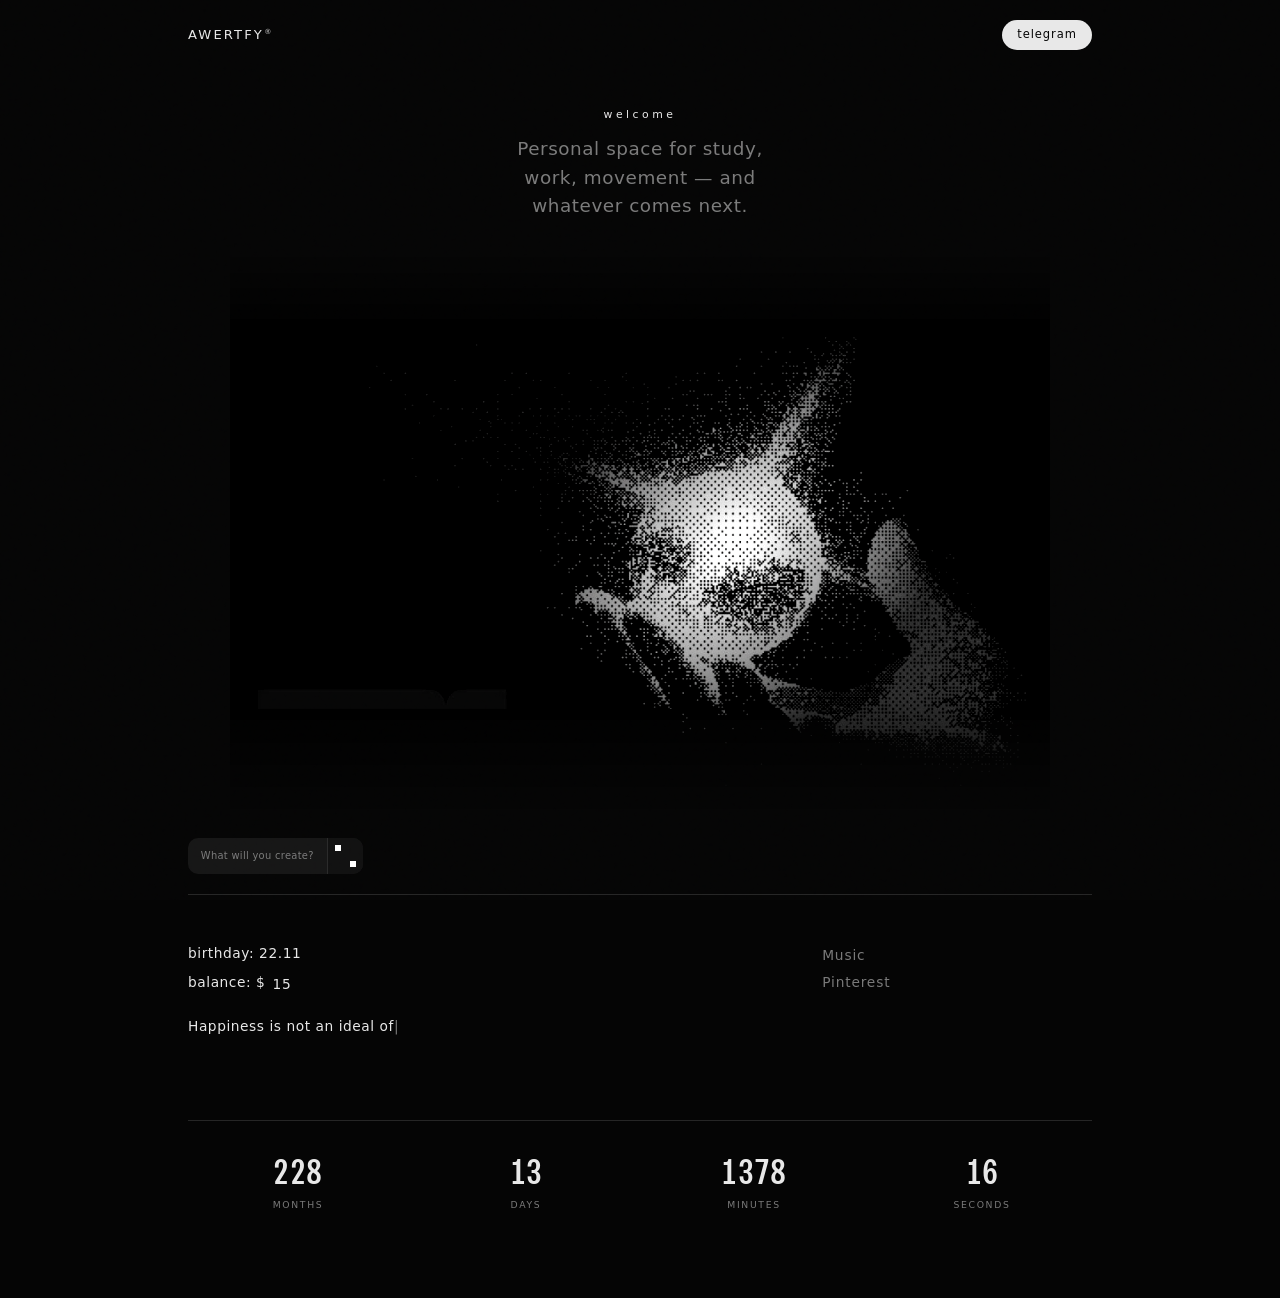
==== index.html @ 14fc281e "Make birthday, balance, and quotes white. Co-authored-by: Cursor <cursoragent@cursor.com>" ====
<!DOCTYPE html>
<html lang="ru">
<head>
  <meta charset="UTF-8" />
  <meta name="viewport" content="width=device-width, initial-scale=1.0" />
  <title>awertfy</title>
  <meta name="description" content="awertfy — personal space." />
  <link rel="icon" href="assets/favicon.ico" sizes="any" />
  <link rel="icon" type="image/png" href="assets/favicon-32.png" sizes="32x32" />
  <link rel="apple-touch-icon" href="assets/apple-touch-icon.png" />
  <link rel="preconnect" href="https://fonts.googleapis.com" />
  <link rel="preconnect" href="https://fonts.gstatic.com" crossorigin />
  <link href="https://fonts.googleapis.com/css2?family=BBH+Bartle&family=Special+Gothic+Condensed+One&display=swap" rel="stylesheet" />
  <link rel="stylesheet" href="css/style.css?v=15" />
</head>
<body>
  <div class="grain" aria-hidden="true"></div>

  <header class="topbar">
    <a class="logo" href="/">awertfy<span>®</span></a>
    <a class="top-cta" href="https://t.me/awertfy" target="_blank" rel="noopener noreferrer">telegram</a>
  </header>

  <section class="hero" aria-label="Hero">
    <div class="hero-copy">
      <h1 class="visually-hidden">awertfy</h1>
      <p class="eyebrow reveal">welcome</p>
      <p class="lede reveal">
        Personal space for study, work, movement — and whatever comes next.
      </p>
    </div>

    <figure class="hero-visual reveal">
      <img src="assets/hero-dither.png" alt="" width="1024" height="690" />
    </figure>

    <a class="create-chip reveal" href="https://t.me/awertfy" target="_blank" rel="noopener noreferrer">
      <span>What will you create?</span>
      <span class="create-mark" aria-hidden="true"></span>
    </a>
  </section>

  <main class="page">
    <section class="bio" id="bio">
      <div class="bio-grid">
        <div class="bio-col">
          <p><span class="muted">birthday:</span> 22.11</p>
          <p>
            <span class="muted">balance:</span>
            $<span class="balance-slot"><span class="balance-reel" id="balance-reel"><span class="balance-num">15</span></span></span>
          </p>
          <p class="quote-block">
            <span id="quote-text"></span><span class="quote-cursor" aria-hidden="true">|</span>
            <br />
            <span class="quote-author" id="quote-author"></span><span class="quote-cursor author-cursor" aria-hidden="true">|</span>
          </p>
        </div>

        <div class="bio-col links">
          <a href="https://music.yandex.ru/playlists/lk.5f6472e1-83b2-4dea-b396-37c7a08ac667?utm_source=desktop&utm_medium=copy_link" target="_blank" rel="noopener noreferrer">Music</a>
          <a href="https://pin.it/2qXwwrw3d" target="_blank" rel="noopener noreferrer">Pinterest</a>
        </div>
      </div>

      <div class="counter" id="counter" aria-live="polite">
        <div class="counter-unit">
          <span class="counter-value" id="months">0</span>
          <span class="counter-label">months</span>
        </div>
        <div class="counter-unit">
          <span class="counter-value" id="days">0</span>
          <span class="counter-label">days</span>
        </div>
        <div class="counter-unit">
          <span class="counter-value" id="minutes">0</span>
          <span class="counter-label">minutes</span>
        </div>
        <div class="counter-unit">
          <span class="counter-value" id="seconds">0</span>
          <span class="counter-label">seconds</span>
        </div>
      </div>
    </section>
  </main>

  <script src="js/main.js" defer></script>
</body>
</html>
---- css/style.css ----
*,
*::before,
*::after {
  box-sizing: border-box;
}

:root {
  --bg: #050505;
  --text: #e8e8e8;
  --text-muted: #7a7a7a;
  --border: #262626;
  --chip: #161616;
  --max: 960px;
  /* Expanded grotesk — logo, UI, body (like NEXORA nav/subhead) */
  --sans: "BBH Bartle", system-ui, sans-serif;
  /* Condensed gothic — accents & numbers */
  --condensed: "Special Gothic Condensed One", system-ui, sans-serif;
  --pad: clamp(1.1rem, 4vw, 1.75rem);
}

html {
  scroll-behavior: auto;
}

body {
  margin: 0;
  min-height: 100vh;
  background: var(--bg);
  color: var(--text);
  font-family: var(--sans);
  font-weight: 400;
  font-size: clamp(0.95rem, 2vw, 1.05rem);
  line-height: 1.5;
  -webkit-font-smoothing: antialiased;
  overflow-x: hidden;
}

a {
  color: inherit;
  text-decoration: none;
}

img {
  display: block;
  max-width: 100%;
}

.muted {
  color: var(--text-muted);
}

.visually-hidden {
  position: absolute;
  width: 1px;
  height: 1px;
  padding: 0;
  margin: -1px;
  overflow: hidden;
  clip: rect(0, 0, 0, 0);
  white-space: nowrap;
  border: 0;
}

.grain {
  pointer-events: none;
  position: fixed;
  inset: 0;
  z-index: 50;
  opacity: 0.1;
  mix-blend-mode: overlay;
  background-image: url("data:image/svg+xml,%3Csvg viewBox='0 0 200 200' xmlns='http://www.w3.org/2000/svg'%3E%3Cfilter id='n'%3E%3CfeTurbulence type='fractalNoise' baseFrequency='0.9' numOctaves='3' stitchTiles='stitch'/%3E%3C/filter%3E%3Crect width='100%25' height='100%25' filter='url(%23n)' opacity='0.55'/%3E%3C/svg%3E");
  animation: grain-shift 1.2s steps(3) infinite;
}

@keyframes grain-shift {
  0% { transform: translate(0, 0); }
  25% { transform: translate(-1%, 1%); }
  50% { transform: translate(1%, -1%); }
  75% { transform: translate(-1%, -1%); }
  100% { transform: translate(0, 0); }
}

.topbar {
  position: relative;
  z-index: 10;
  display: flex;
  align-items: center;
  justify-content: space-between;
  gap: 1rem;
  max-width: var(--max);
  margin: 0 auto;
  padding: 1.25rem var(--pad) 0;
}

.logo {
  font-family: var(--sans);
  font-size: 0.82rem;
  font-weight: 400;
  letter-spacing: 0.16em;
  text-transform: uppercase;
  color: var(--text);
  transition: opacity 0.25s ease;
}

.logo:hover {
  opacity: 0.8;
}

.logo span {
  font-size: 0.55em;
  vertical-align: super;
  margin-left: 0.06em;
  letter-spacing: 0;
  color: var(--text);
  opacity: 0.85;
}

.top-cta {
  padding: 0.4rem 0.95rem;
  border-radius: 999px;
  background: var(--text);
  color: var(--bg);
  font-family: var(--sans);
  font-size: 0.72rem;
  font-weight: 400;
  letter-spacing: 0.08em;
  text-transform: lowercase;
  transition: opacity 0.25s ease;
}

.top-cta:hover {
  opacity: 0.88;
}

.hero {
  position: relative;
  min-height: calc(100svh - 3.5rem);
  max-width: var(--max);
  margin: 0 auto;
  padding: clamp(2rem, 6vw, 3.25rem) var(--pad) clamp(3.5rem, 8vw, 5rem);
  display: flex;
  flex-direction: column;
  align-items: center;
  text-align: center;
  justify-content: center;
}

.hero-copy {
  position: relative;
  z-index: 2;
  max-width: min(28rem, 100%);
  margin: 0 auto 1.75rem;
}

.eyebrow {
  margin: 0 0 0.75rem;
  font-family: var(--sans);
  font-size: 0.68rem;
  font-weight: 400;
  letter-spacing: 0.32em;
  text-transform: lowercase;
  color: var(--text);
}

.lede {
  margin: 0 auto;
  max-width: 22rem;
  font-family: var(--sans);
  font-size: clamp(0.95rem, 2.2vw, 1.15rem);
  font-weight: 400;
  color: var(--text-muted);
  line-height: 1.55;
  letter-spacing: 0.03em;
  text-wrap: balance;
}

.hero-visual {
  position: relative;
  z-index: 1;
  margin: 0.5rem auto 0;
  width: min(820px, 100%);
  mask-image: linear-gradient(to bottom, transparent 0%, #000 14%, #000 80%, transparent 100%);
  -webkit-mask-image: linear-gradient(to bottom, transparent 0%, #000 14%, #000 80%, transparent 100%);
}

.hero-visual img {
  width: 100%;
  height: auto;
  mix-blend-mode: screen;
  filter: contrast(1.15) brightness(1.05);
  animation: hero-breathe 8s ease-in-out infinite;
}

@keyframes hero-breathe {
  0%, 100% { transform: scale(1) translateY(0); opacity: 0.92; }
  50% { transform: scale(1.02) translateY(-6px); opacity: 1; }
}

.create-chip {
  position: absolute;
  left: var(--pad);
  bottom: 1.25rem;
  z-index: 3;
  display: inline-flex;
  align-items: center;
  max-width: calc(100% - 2 * var(--pad));
  background: var(--chip);
  border-radius: 10px;
  overflow: hidden;
  transition: transform 0.3s ease, background 0.3s ease;
}

.create-chip:hover {
  transform: translateY(-2px);
  background: #1e1e1e;
}

.create-chip span:first-child {
  padding: 0.5rem 0.8rem;
  font-family: var(--sans);
  font-size: 0.62rem;
  font-weight: 400;
  letter-spacing: 0.03em;
  color: var(--text-muted);
  white-space: nowrap;
  overflow: hidden;
  text-overflow: ellipsis;
}

.create-mark {
  flex-shrink: 0;
  width: 2.25rem;
  height: 2.25rem;
  background: #111;
  border-left: 1px solid #2a2a2a;
  position: relative;
}

.create-mark::before,
.create-mark::after {
  content: "";
  position: absolute;
  width: 6px;
  height: 6px;
  background: #fff;
}

.create-mark::before {
  top: 7px;
  left: 7px;
}

.create-mark::after {
  bottom: 7px;
  right: 7px;
}

.reveal {
  opacity: 0;
  transform: translateY(16px);
  animation: rise 0.9s cubic-bezier(0.22, 1, 0.36, 1) forwards;
}

.hero-copy .eyebrow.reveal { animation-delay: 0.05s; }
.hero-copy .lede.reveal { animation-delay: 0.18s; }
.hero-visual.reveal { animation-delay: 0.25s; }
.create-chip.reveal { animation-delay: 0.65s; }

@keyframes rise {
  to {
    opacity: 1;
    transform: translateY(0);
  }
}

.page {
  max-width: var(--max);
  margin: 0 auto;
  padding: 0 var(--pad) clamp(3rem, 8vw, 5rem);
}

.bio {
  padding: clamp(2rem, 5vw, 3rem) 0 0;
  border-top: 1px solid var(--border);
}

.bio-grid {
  display: grid;
  grid-template-columns: 1.5fr 0.7fr;
  gap: clamp(1.5rem, 4vw, 2.75rem) clamp(1.5rem, 5vw, 3.5rem);
  align-items: start;
  margin-bottom: clamp(2rem, 4vw, 2.75rem);
}

.bio-col p {
  margin: 0 0 0.5rem;
  font-family: var(--sans);
  font-size: clamp(0.78rem, 1.5vw, 0.86rem);
  font-weight: 400;
  letter-spacing: 0.04em;
  line-height: 1.5;
  color: var(--text);
}

.bio-col p .muted {
  color: var(--text);
}

.bio-col.links {
  display: flex;
  flex-direction: column;
  gap: 0.45rem;
  padding-top: 0.1rem;
}

.bio-col.links a {
  font-family: var(--sans);
  font-size: clamp(0.78rem, 1.5vw, 0.86rem);
  font-weight: 400;
  letter-spacing: 0.06em;
  color: var(--text-muted);
  transition: color 0.2s ease;
  width: fit-content;
}

.bio-col.links a:hover {
  color: var(--text);
}

.quote-block {
  margin-top: 1.5rem !important;
  min-height: 3.25rem;
  max-width: 26rem;
  font-family: var(--sans);
  font-size: clamp(0.78rem, 1.55vw, 0.88rem);
  font-weight: 400;
  line-height: 1.55;
  letter-spacing: 0.03em;
  color: var(--text);
}

.quote-author {
  display: inline-block;
  margin-top: 0.4rem;
  font-family: var(--sans);
  font-size: 0.68rem;
  font-weight: 400;
  letter-spacing: 0.05em;
  color: var(--text-muted);
}

.quote-cursor {
  color: var(--text-muted);
  animation: blink 0.9s step-end infinite;
}

.author-cursor {
  display: none;
}

.author-cursor.active {
  display: inline;
}

@keyframes blink {
  50% { opacity: 0; }
}

.counter {
  display: grid;
  grid-template-columns: repeat(4, minmax(0, 1fr));
  gap: 0.5rem;
  padding: clamp(1.25rem, 3vw, 1.75rem) 0 0;
  border-top: 1px solid var(--border);
}

.counter-unit {
  text-align: center;
  padding: 0.35rem 0.15rem;
}

.counter-value {
  display: block;
  font-family: var(--condensed);
  font-size: clamp(1.45rem, 4.2vw, 2.1rem);
  font-weight: 400;
  line-height: 1.05;
  letter-spacing: 0.01em;
  font-variant-numeric: tabular-nums;
  color: var(--text);
}

.counter-label {
  display: block;
  margin-top: 0.5rem;
  font-family: var(--sans);
  font-size: 0.58rem;
  font-weight: 400;
  letter-spacing: 0.18em;
  text-transform: uppercase;
  color: var(--text-muted);
}

.balance-slot {
  display: inline-block;
  vertical-align: bottom;
  height: 1.25em;
  overflow: hidden;
  min-width: 2.4em;
  text-align: center;
  position: relative;
  top: 0.05em;
}

.balance-reel {
  display: flex;
  flex-direction: column;
  transform: translateY(0);
  transition: transform 0.55s cubic-bezier(0.22, 0.85, 0.3, 1);
}

.balance-reel.is-old {
  transform: translateY(-1.25em);
  transition: none;
}

.balance-num {
  display: block;
  height: 1.25em;
  line-height: 1.25em;
  font-variant-numeric: tabular-nums;
  font-weight: 400;
}

@media (max-width: 700px) {
  .hero {
    min-height: auto;
    padding-top: 2rem;
    padding-bottom: 4.25rem;
    justify-content: flex-start;
  }

  .hero-copy {
    margin-bottom: 0.85rem;
  }

  .lede {
    max-width: 20rem;
  }

  .create-chip {
    bottom: 0.85rem;
  }

  .bio-grid {
    grid-template-columns: 1fr;
    gap: 1.35rem;
  }

  .bio-col.links {
    flex-direction: row;
    flex-wrap: wrap;
    gap: 1rem 1.5rem;
  }

  .counter {
    gap: 0.2rem;
  }

  .counter-label {
    letter-spacing: 0.1em;
    font-size: 0.58rem;
  }
}

@media (max-width: 380px) {
  .create-chip span:first-child {
    font-size: 0.7rem;
    padding: 0.55rem 0.75rem;
  }

  .counter-value {
    font-size: 1.35rem;
  }
}

@media (prefers-reduced-motion: reduce) {
  .reveal,
  .hero-visual img,
  .grain,
  .quote-cursor {
    animation: none !important;
  }

  .reveal {
    opacity: 1;
    transform: none;
  }
}
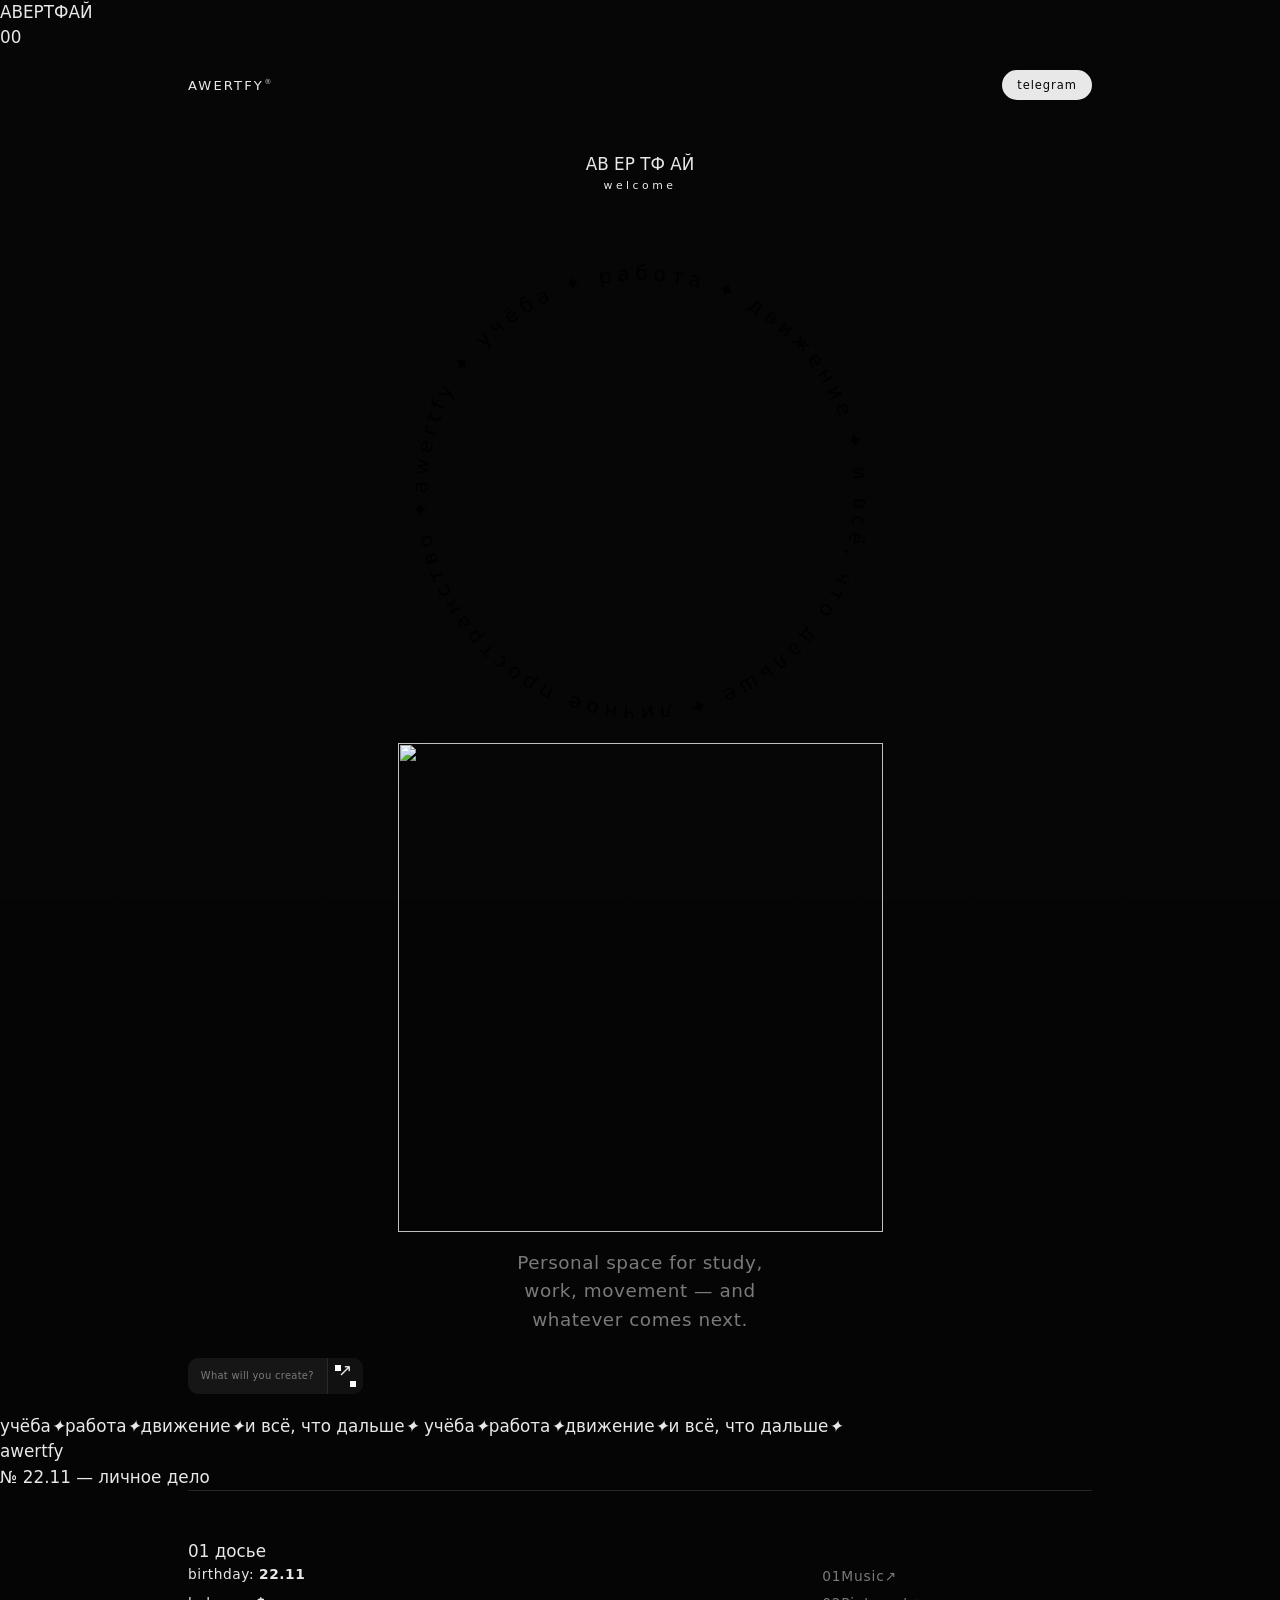
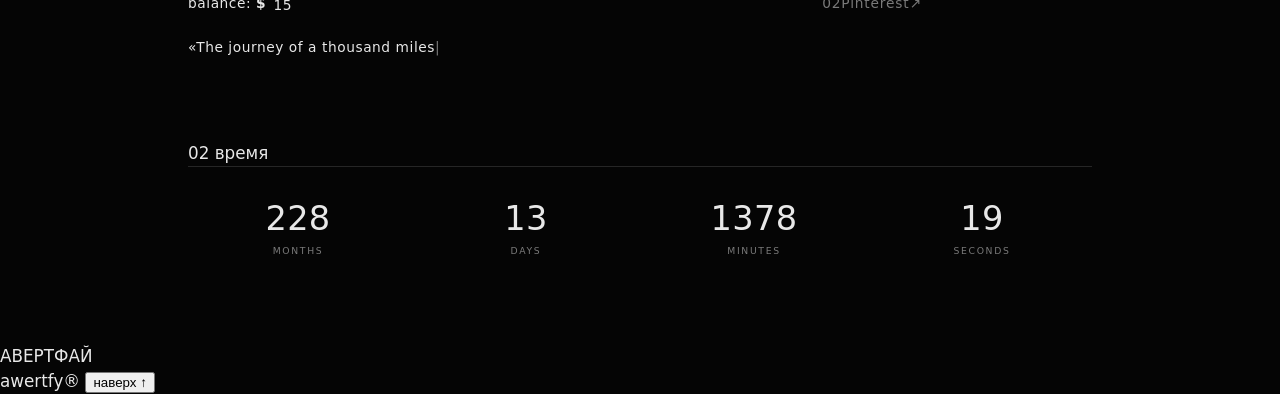
==== commit 37109a9b: "Add files via upload" ====
--- a/index.html
+++ b/index.html
@@ -2,7 +2,8 @@
 <html lang="ru">
 <head>
   <meta charset="UTF-8" />
-  <meta name="viewport" content="width=device-width, initial-scale=1.0" />
+  <meta name="viewport" content="width=device-width, initial-scale=1.0, viewport-fit=cover" />
+  <meta name="theme-color" content="#e1140c" />
   <title>awertfy</title>
   <meta name="description" content="awertfy — personal space." />
   <link rel="icon" href="assets/favicon.ico" sizes="any" />
@@ -10,58 +11,134 @@
   <link rel="apple-touch-icon" href="assets/apple-touch-icon.png" />
   <link rel="preconnect" href="https://fonts.googleapis.com" />
   <link rel="preconnect" href="https://fonts.gstatic.com" crossorigin />
-  <link href="https://fonts.googleapis.com/css2?family=BBH+Bartle&family=Special+Gothic+Condensed+One&display=swap" rel="stylesheet" />
-  <link rel="stylesheet" href="css/style.css?v=15" />
+  <link href="https://fonts.googleapis.com/css2?family=Ruslan+Display&family=Oswald:wght@400;600;700&family=PT+Mono&display=swap" rel="stylesheet" />
+  <link rel="stylesheet" href="css/style.css?v=16" />
+  <noscript>
+    <style>
+      .loader { display: none; }
+      body.is-loading { overflow: auto; }
+      .corner, .reveal-up, .reveal, .sun-img { opacity: 1 !important; transform: none !important; clip-path: none !important; }
+      .sun { clip-path: none !important; }
+    </style>
+  </noscript>
 </head>
-<body>
+<body class="is-loading">
+  <!-- Прелоадер -->
+  <div class="loader" id="loader" aria-hidden="true">
+    <div class="loader-sun"></div>
+    <div class="loader-word">
+      <span>А</span><span>В</span><span>Е</span><span>Р</span><span>Т</span><span>Ф</span><span>А</span><span>Й</span>
+    </div>
+    <div class="loader-count"><span id="loader-num">00</span></div>
+    <div class="loader-shutter loader-shutter--top"></div>
+    <div class="loader-shutter loader-shutter--bottom"></div>
+  </div>
+
   <div class="grain" aria-hidden="true"></div>
+  <div class="scanlines" aria-hidden="true"></div>
+  <div class="progress" id="progress" aria-hidden="true"></div>
+  <div class="cursor" id="cursor" aria-hidden="true"><span></span></div>
 
-  <header class="topbar">
-    <a class="logo" href="/">awertfy<span>®</span></a>
-    <a class="top-cta" href="https://t.me/awertfy" target="_blank" rel="noopener noreferrer">telegram</a>
+  <header class="topbar" id="topbar">
+    <a class="logo" href="/" data-scramble>awertfy<span>®</span></a>
+    <a class="top-cta" href="https://t.me/awertfy" target="_blank" rel="noopener noreferrer" data-magnetic>
+      <span class="top-cta-dot" aria-hidden="true"></span>telegram
+    </a>
   </header>
 
-  <section class="hero" aria-label="Hero">
+  <section class="hero" id="hero" aria-label="Hero">
+    <div class="hero-corners" aria-hidden="true">
+      <span class="corner corner--tl" data-glitch="АВ">АВ</span>
+      <span class="corner corner--tr" data-glitch="ЕР">ЕР</span>
+      <span class="corner corner--bl" data-glitch="ТФ">ТФ</span>
+      <span class="corner corner--br" data-glitch="АЙ">АЙ</span>
+    </div>
+
     <div class="hero-copy">
       <h1 class="visually-hidden">awertfy</h1>
-      <p class="eyebrow reveal">welcome</p>
-      <p class="lede reveal">
-        Personal space for study, work, movement — and whatever comes next.
-      </p>
+      <p class="eyebrow reveal-up">welcome</p>
     </div>
 
-    <figure class="hero-visual reveal">
-      <img src="assets/hero-dither.png" alt="" width="1024" height="690" />
+    <figure class="sun-wrap" id="sun" aria-hidden="true">
+      <div class="sun">
+        <svg class="sun-ring" viewBox="0 0 400 400">
+          <defs>
+            <path id="ring-path" d="M200,200 m-176,0 a176,176 0 1,1 352,0 a176,176 0 1,1 -352,0" />
+          </defs>
+          <text>
+            <textPath href="#ring-path" startOffset="0" textLength="1100" lengthAdjust="spacing">awertfy ✦ учёба ✦ работа ✦ движение ✦ и всё, что дальше ✦ личное пространство ✦</textPath>
+          </text>
+        </svg>
+        <div class="sun-ghost"></div>
+        <img class="sun-img" src="assets/hero-stencil.png" alt="" width="485" height="489" />
+        <div class="sun-shine"></div>
+      </div>
     </figure>
 
-    <a class="create-chip reveal" href="https://t.me/awertfy" target="_blank" rel="noopener noreferrer">
-      <span>What will you create?</span>
-      <span class="create-mark" aria-hidden="true"></span>
+    <p class="lede reveal-up">
+      Personal space for study, work, movement — and whatever comes next.
+    </p>
+
+    <a class="create-chip reveal-up" href="https://t.me/awertfy" target="_blank" rel="noopener noreferrer" data-magnetic>
+      <span class="create-text">What will you create?</span>
+      <span class="create-mark" aria-hidden="true">↗</span>
     </a>
+
+    <div class="scroll-hint" aria-hidden="true"><span></span></div>
+  </section>
+
+  <div class="marquee" aria-hidden="true">
+    <div class="marquee-track">
+      <span>учёба</span><i>✦</i><span>работа</span><i>✦</i><span>движение</span><i>✦</i><span>и всё, что дальше</span><i>✦</i>
+      <span>учёба</span><i>✦</i><span>работа</span><i>✦</i><span>движение</span><i>✦</i><span>и всё, что дальше</span><i>✦</i>
+    </div>
+  </div>
+
+  <section class="poster" aria-hidden="true">
+    <div class="poster-img" id="poster-img"></div>
+    <div class="poster-word" id="poster-word">awertfy</div>
+    <div class="poster-tag">№ 22.11 — личное дело</div>
   </section>
 
   <main class="page">
     <section class="bio" id="bio">
+      <div class="section-head reveal">
+        <span class="section-num">01</span>
+        <span class="section-title">досье</span>
+        <span class="section-line"></span>
+      </div>
+
       <div class="bio-grid">
-        <div class="bio-col">
-          <p><span class="muted">birthday:</span> 22.11</p>
-          <p>
+        <div class="bio-col info reveal">
+          <p class="row"><span class="muted">birthday:</span> <b>22.11</b></p>
+          <p class="row">
             <span class="muted">balance:</span>
-            $<span class="balance-slot"><span class="balance-reel" id="balance-reel"><span class="balance-num">15</span></span></span>
+            <b>$<span class="balance-slot"><span class="balance-reel" id="balance-reel"><span class="balance-num">15</span></span></span></b>
           </p>
           <p class="quote-block">
-            <span id="quote-text"></span><span class="quote-cursor" aria-hidden="true">|</span>
+            <span class="quote-mark" aria-hidden="true">«</span><span id="quote-text"></span><span class="quote-cursor" aria-hidden="true">|</span>
             <br />
             <span class="quote-author" id="quote-author"></span><span class="quote-cursor author-cursor" aria-hidden="true">|</span>
           </p>
         </div>
 
-        <div class="bio-col links">
-          <a href="https://music.yandex.ru/playlists/lk.5f6472e1-83b2-4dea-b396-37c7a08ac667?utm_source=desktop&utm_medium=copy_link" target="_blank" rel="noopener noreferrer">Music</a>
-          <a href="https://pin.it/2qXwwrw3d" target="_blank" rel="noopener noreferrer">Pinterest</a>
+        <div class="bio-col links reveal">
+          <a class="link-row" href="https://music.yandex.ru/playlists/lk.5f6472e1-83b2-4dea-b396-37c7a08ac667?utm_source=desktop&utm_medium=copy_link" target="_blank" rel="noopener noreferrer">
+            <span class="link-idx">01</span><span class="link-name" data-scramble>Music</span><span class="link-arrow" aria-hidden="true">↗</span>
+          </a>
+          <a class="link-row" href="https://pin.it/2qXwwrw3d" target="_blank" rel="noopener noreferrer">
+            <span class="link-idx">02</span><span class="link-name" data-scramble>Pinterest</span><span class="link-arrow" aria-hidden="true">↗</span>
+          </a>
         </div>
       </div>
+    </section>
 
+    <section class="time reveal" aria-label="Counter">
+      <div class="section-head section-head--dark">
+        <span class="section-num">02</span>
+        <span class="section-title">время</span>
+        <span class="section-line"></span>
+      </div>
       <div class="counter" id="counter" aria-live="polite">
         <div class="counter-unit">
           <span class="counter-value" id="months">0</span>
@@ -83,6 +160,15 @@
     </section>
   </main>
 
-  <script src="js/main.js" defer></script>
+  <footer class="footer">
+    <div class="footer-word" aria-hidden="true">АВЕРТФАЙ</div>
+    <div class="footer-row">
+      <a href="/" class="footer-logo">awertfy®</a>
+      <span class="footer-sun" aria-hidden="true"></span>
+      <button class="footer-top" id="to-top" type="button">наверх ↑</button>
+    </div>
+  </footer>
+
+  <script src="js/main.js?v=16" defer></script>
 </body>
 </html>
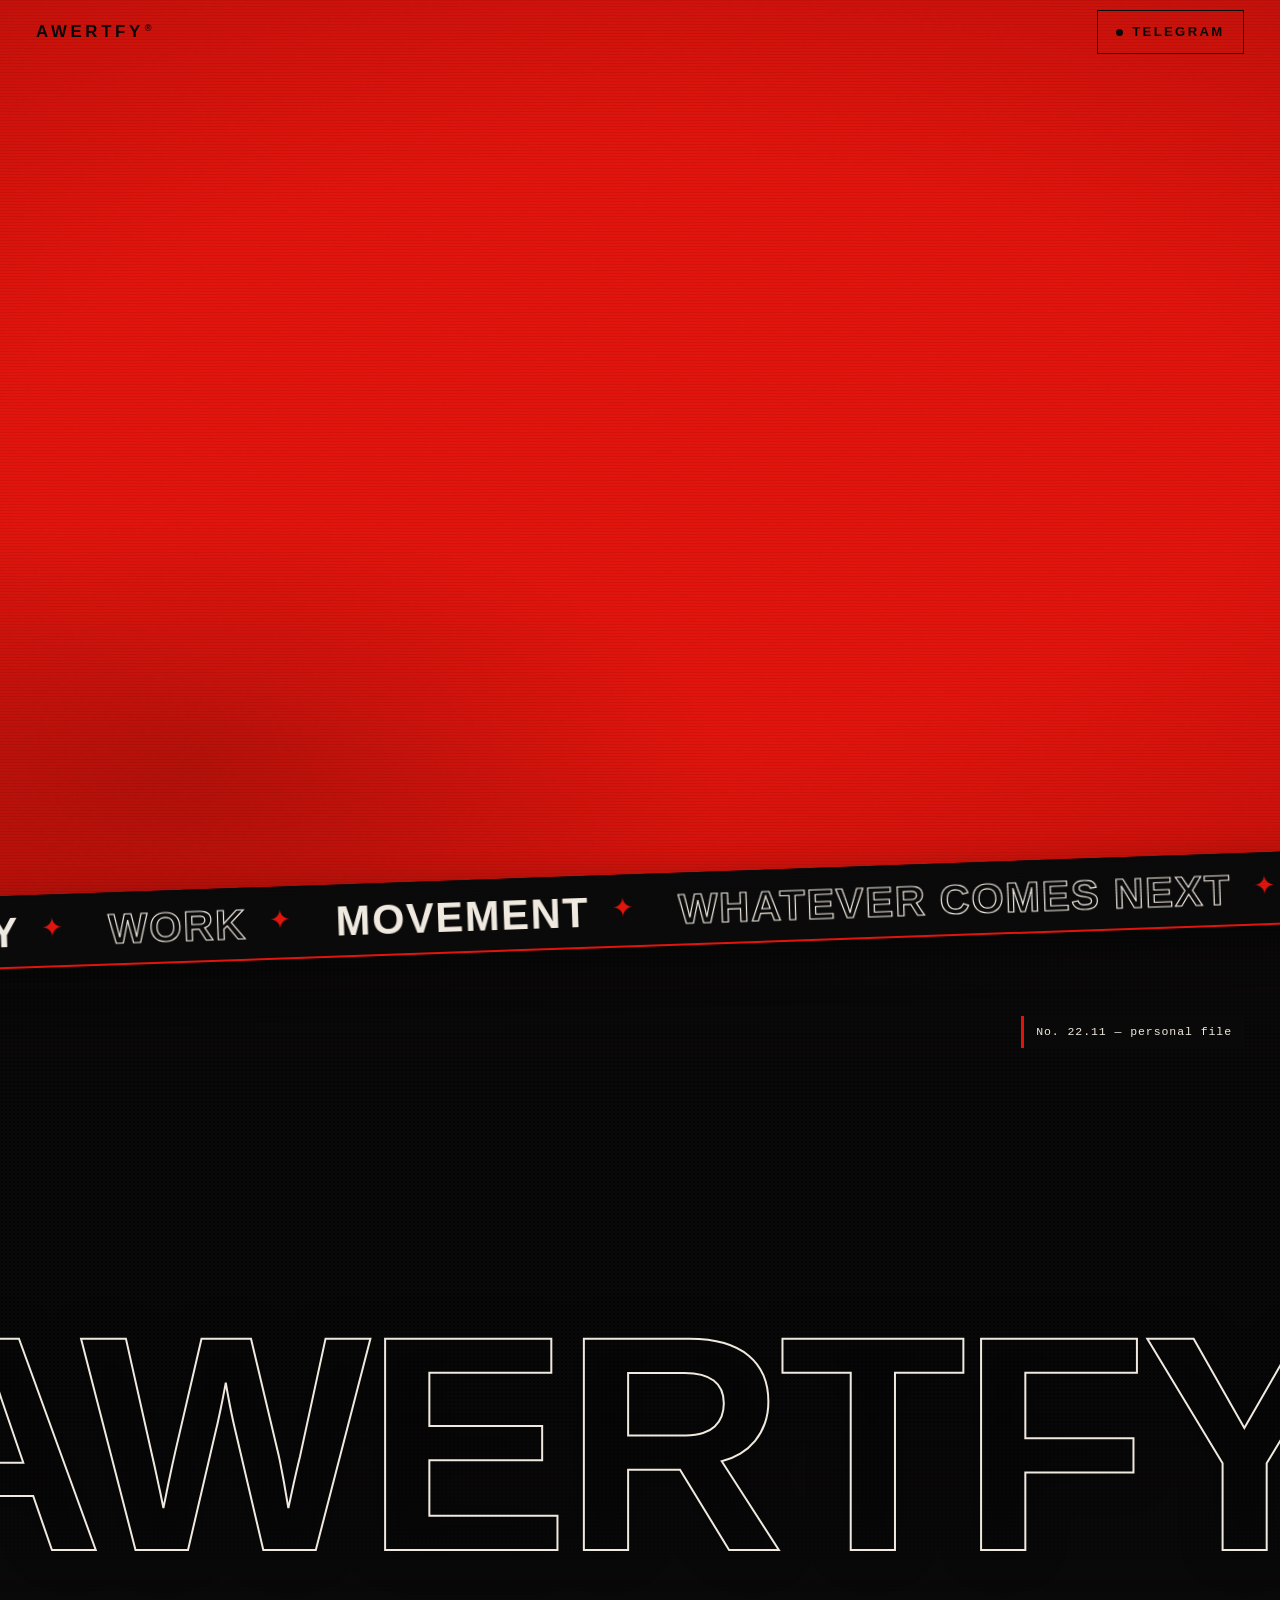
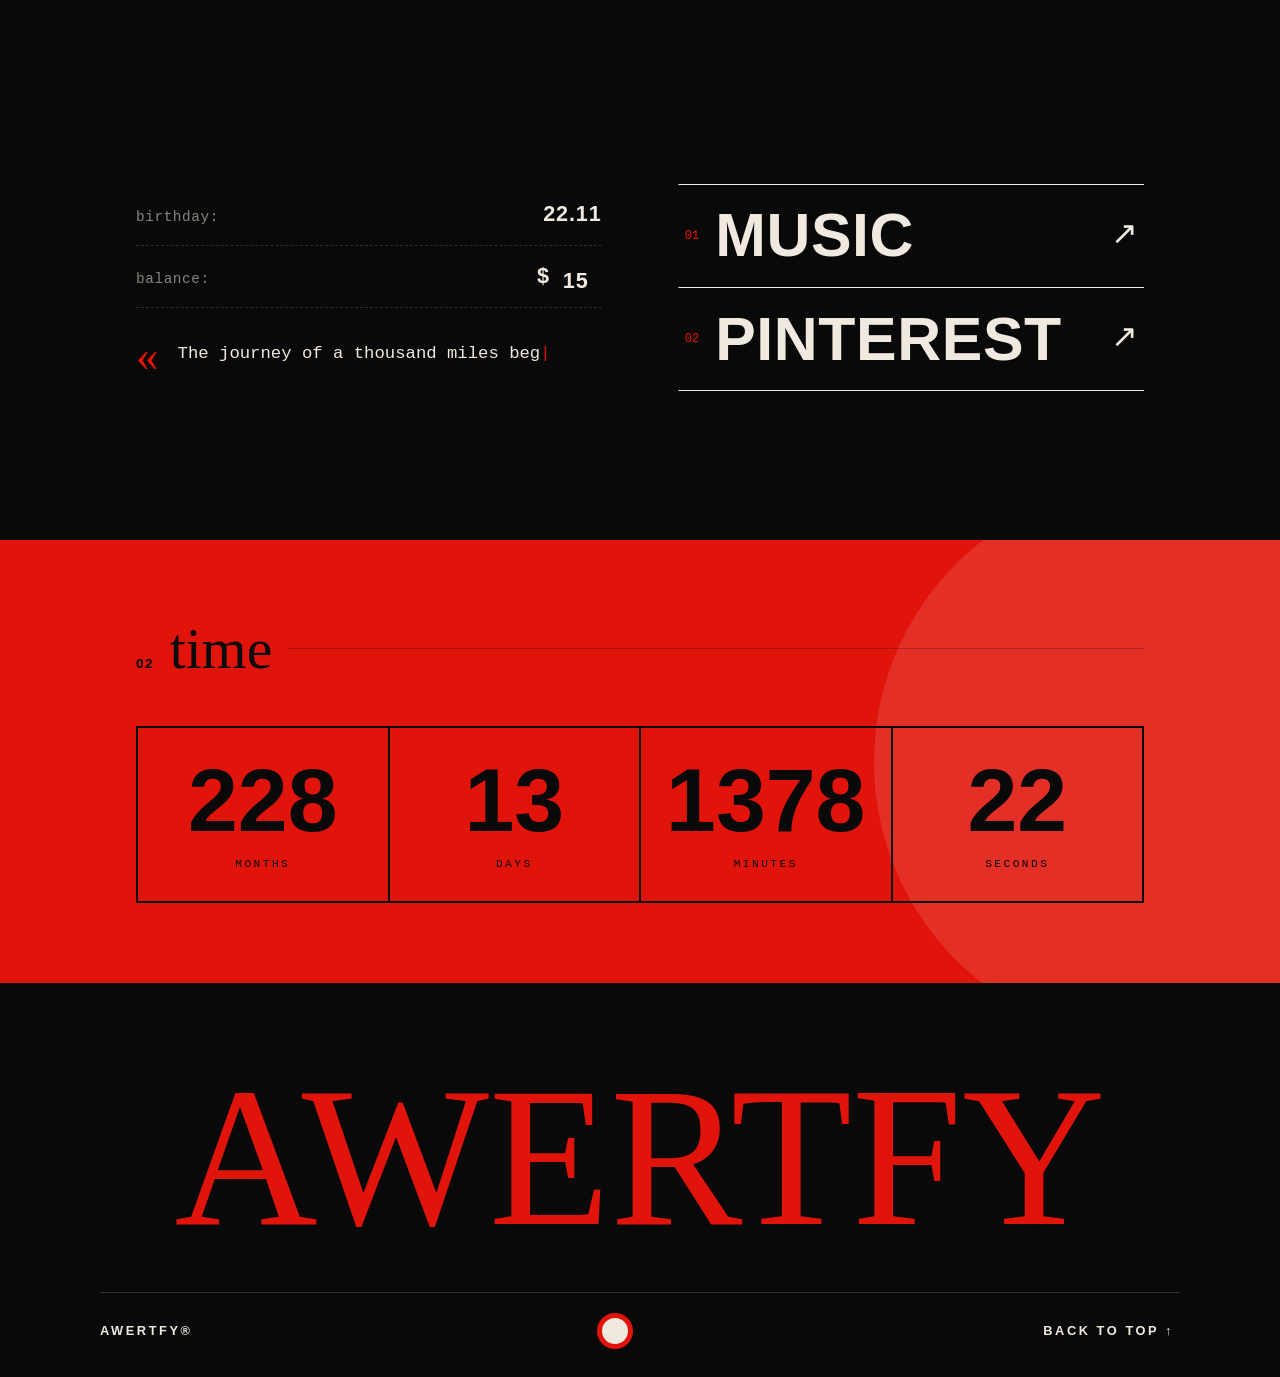
==== commit 30a766db: "Add files via upload" ====
--- a/index.html
+++ b/index.html
@@ -1,18 +1,18 @@
 <!DOCTYPE html>
-<html lang="ru">
+<html lang="en">
 <head>
   <meta charset="UTF-8" />
   <meta name="viewport" content="width=device-width, initial-scale=1.0, viewport-fit=cover" />
   <meta name="theme-color" content="#e1140c" />
   <title>awertfy</title>
   <meta name="description" content="awertfy — personal space." />
-  <link rel="icon" href="assets/favicon.ico" sizes="any" />
-  <link rel="icon" type="image/png" href="assets/favicon-32.png" sizes="32x32" />
-  <link rel="apple-touch-icon" href="assets/apple-touch-icon.png" />
+  <link rel="icon" href="favicon.ico" sizes="any" />
+  <link rel="icon" type="image/png" href="favicon-32.png" sizes="32x32" />
+  <link rel="apple-touch-icon" href="apple-touch-icon.png" />
   <link rel="preconnect" href="https://fonts.googleapis.com" />
   <link rel="preconnect" href="https://fonts.gstatic.com" crossorigin />
   <link href="https://fonts.googleapis.com/css2?family=Ruslan+Display&family=Oswald:wght@400;600;700&family=PT+Mono&display=swap" rel="stylesheet" />
-  <link rel="stylesheet" href="css/style.css?v=16" />
+  <link rel="stylesheet" href="style.css?v=17" />
   <noscript>
     <style>
       .loader { display: none; }
@@ -23,11 +23,11 @@
   </noscript>
 </head>
 <body class="is-loading">
-  <!-- Прелоадер -->
+  <!-- Preloader -->
   <div class="loader" id="loader" aria-hidden="true">
     <div class="loader-sun"></div>
     <div class="loader-word">
-      <span>А</span><span>В</span><span>Е</span><span>Р</span><span>Т</span><span>Ф</span><span>А</span><span>Й</span>
+      <span>A</span><span>W</span><span>E</span><span>R</span><span>T</span><span>F</span><span>Y</span>
     </div>
     <div class="loader-count"><span id="loader-num">00</span></div>
     <div class="loader-shutter loader-shutter--top"></div>
@@ -48,10 +48,10 @@
 
   <section class="hero" id="hero" aria-label="Hero">
     <div class="hero-corners" aria-hidden="true">
-      <span class="corner corner--tl" data-glitch="АВ">АВ</span>
-      <span class="corner corner--tr" data-glitch="ЕР">ЕР</span>
-      <span class="corner corner--bl" data-glitch="ТФ">ТФ</span>
-      <span class="corner corner--br" data-glitch="АЙ">АЙ</span>
+      <span class="corner corner--tl" data-glitch="AW">AW</span>
+      <span class="corner corner--tr" data-glitch="ER">ER</span>
+      <span class="corner corner--bl" data-glitch="TF">TF</span>
+      <span class="corner corner--br" data-glitch="Y">Y</span>
     </div>
 
     <div class="hero-copy">
@@ -66,11 +66,11 @@
             <path id="ring-path" d="M200,200 m-176,0 a176,176 0 1,1 352,0 a176,176 0 1,1 -352,0" />
           </defs>
           <text>
-            <textPath href="#ring-path" startOffset="0" textLength="1100" lengthAdjust="spacing">awertfy ✦ учёба ✦ работа ✦ движение ✦ и всё, что дальше ✦ личное пространство ✦</textPath>
+            <textPath href="#ring-path" startOffset="0" textLength="1100" lengthAdjust="spacing">awertfy ✦ study ✦ work ✦ movement ✦ whatever comes next ✦ personal space ✦</textPath>
           </text>
         </svg>
         <div class="sun-ghost"></div>
-        <img class="sun-img" src="assets/hero-stencil.png" alt="" width="485" height="489" />
+        <img class="sun-img" src="hero-stencil.png" alt="" width="485" height="489" />
         <div class="sun-shine"></div>
       </div>
     </figure>
@@ -89,22 +89,22 @@
 
   <div class="marquee" aria-hidden="true">
     <div class="marquee-track">
-      <span>учёба</span><i>✦</i><span>работа</span><i>✦</i><span>движение</span><i>✦</i><span>и всё, что дальше</span><i>✦</i>
-      <span>учёба</span><i>✦</i><span>работа</span><i>✦</i><span>движение</span><i>✦</i><span>и всё, что дальше</span><i>✦</i>
+      <span>study</span><i>✦</i><span>work</span><i>✦</i><span>movement</span><i>✦</i><span>whatever comes next</span><i>✦</i>
+      <span>study</span><i>✦</i><span>work</span><i>✦</i><span>movement</span><i>✦</i><span>whatever comes next</span><i>✦</i>
     </div>
   </div>
 
   <section class="poster" aria-hidden="true">
     <div class="poster-img" id="poster-img"></div>
     <div class="poster-word" id="poster-word">awertfy</div>
-    <div class="poster-tag">№ 22.11 — личное дело</div>
+    <div class="poster-tag">No. 22.11 — personal file</div>
   </section>
 
   <main class="page">
     <section class="bio" id="bio">
       <div class="section-head reveal">
         <span class="section-num">01</span>
-        <span class="section-title">досье</span>
+        <span class="section-title">dossier</span>
         <span class="section-line"></span>
       </div>
 
@@ -136,7 +136,7 @@
     <section class="time reveal" aria-label="Counter">
       <div class="section-head section-head--dark">
         <span class="section-num">02</span>
-        <span class="section-title">время</span>
+        <span class="section-title">time</span>
         <span class="section-line"></span>
       </div>
       <div class="counter" id="counter" aria-live="polite">
@@ -161,14 +161,14 @@
   </main>
 
   <footer class="footer">
-    <div class="footer-word" aria-hidden="true">АВЕРТФАЙ</div>
+    <div class="footer-word" aria-hidden="true">AWERTFY</div>
     <div class="footer-row">
       <a href="/" class="footer-logo">awertfy®</a>
       <span class="footer-sun" aria-hidden="true"></span>
-      <button class="footer-top" id="to-top" type="button">наверх ↑</button>
+      <button class="footer-top" id="to-top" type="button">back to top ↑</button>
     </div>
   </footer>
 
-  <script src="js/main.js?v=16" defer></script>
+  <script src="main.js?v=17" defer></script>
 </body>
 </html>
--- a/style.css
+++ b/style.css
@@ -0,0 +1,1357 @@
+/* =========================================================
+   awertfy — «Партизан» edition
+   красный / чёрный / кость · трафарет · бетон · зерно
+   ========================================================= */
+
+*,
+*::before,
+*::after {
+  box-sizing: border-box;
+}
+
+:root {
+  --red: #e1140c;
+  --red-deep: #a80c06;
+  --black: #0a0909;
+  --ink: #141212;
+  --bone: #efe9df;
+  --bone-dim: rgba(239, 233, 223, 0.55);
+  --line: rgba(239, 233, 223, 0.16);
+  --max: 1080px;
+  --slav: "Ruslan Display", "Oswald", serif;
+  --cond: "Oswald", "Arial Narrow", sans-serif;
+  --mono: "PT Mono", ui-monospace, monospace;
+  --pad: clamp(1.1rem, 4vw, 2.25rem);
+  --top-h: 64px;
+  --ease: cubic-bezier(0.22, 1, 0.36, 1);
+  --ease-in-out: cubic-bezier(0.76, 0, 0.24, 1);
+  --safe-t: env(safe-area-inset-top, 0px);
+  --safe-b: env(safe-area-inset-bottom, 0px);
+}
+
+html {
+  overflow-x: hidden;
+  overflow-x: clip;
+  scroll-behavior: auto;
+  background: var(--black);
+  -webkit-text-size-adjust: 100%;
+}
+
+body {
+  margin: 0;
+  min-height: 100vh;
+  background: var(--black);
+  color: var(--bone);
+  font-family: var(--mono);
+  font-size: clamp(0.92rem, 1.6vw, 1rem);
+  line-height: 1.5;
+  -webkit-font-smoothing: antialiased;
+  overflow-x: hidden;
+  overflow-x: clip;
+  -webkit-tap-highlight-color: transparent;
+}
+
+body.is-loading {
+  overflow: hidden;
+}
+
+::selection {
+  background: var(--red);
+  color: var(--black);
+}
+
+a {
+  color: inherit;
+  text-decoration: none;
+}
+
+img {
+  display: block;
+  max-width: 100%;
+}
+
+button {
+  font: inherit;
+  color: inherit;
+  background: none;
+  border: 0;
+  cursor: pointer;
+}
+
+:focus-visible {
+  outline: 2px solid var(--bone);
+  outline-offset: 3px;
+}
+
+.muted {
+  color: var(--bone-dim);
+}
+
+.visually-hidden {
+  position: absolute;
+  width: 1px;
+  height: 1px;
+  padding: 0;
+  margin: -1px;
+  overflow: hidden;
+  clip: rect(0, 0, 0, 0);
+  white-space: nowrap;
+  border: 0;
+}
+
+/* ---------- оверлеи: зерно, строки, прогресс ---------- */
+
+.grain {
+  pointer-events: none;
+  position: fixed;
+  inset: -10%;
+  z-index: 60;
+  opacity: 0.16;
+  mix-blend-mode: overlay;
+  background-image: url("data:image/svg+xml,%3Csvg viewBox='0 0 200 200' xmlns='http://www.w3.org/2000/svg'%3E%3Cfilter id='n'%3E%3CfeTurbulence type='fractalNoise' baseFrequency='0.9' numOctaves='3' stitchTiles='stitch'/%3E%3C/filter%3E%3Crect width='100%25' height='100%25' filter='url(%23n)' opacity='0.7'/%3E%3C/svg%3E");
+  animation: grain-shift 0.9s steps(4) infinite;
+}
+
+@keyframes grain-shift {
+  0% { transform: translate(0, 0); }
+  25% { transform: translate(-2%, 1%); }
+  50% { transform: translate(1%, -2%); }
+  75% { transform: translate(-1%, -1%); }
+  100% { transform: translate(0, 0); }
+}
+
+.scanlines {
+  pointer-events: none;
+  position: fixed;
+  inset: 0;
+  z-index: 59;
+  opacity: 0.07;
+  background: repeating-linear-gradient(
+    to bottom,
+    rgba(0, 0, 0, 0.9) 0,
+    rgba(0, 0, 0, 0.9) 1px,
+    transparent 1px,
+    transparent 3px
+  );
+}
+
+.progress {
+  position: fixed;
+  top: 0;
+  left: 0;
+  z-index: 70;
+  height: 3px;
+  width: 100%;
+  background: var(--bone);
+  transform-origin: 0 50%;
+  transform: scaleX(0);
+  mix-blend-mode: difference;
+}
+
+/* ---------- курсор (только мышь) ---------- */
+
+.cursor {
+  display: none;
+}
+
+@media (hover: hover) and (pointer: fine) {
+  .cursor {
+    display: block;
+    position: fixed;
+    top: 0;
+    left: 0;
+    z-index: 80;
+    width: 38px;
+    height: 38px;
+    margin: -19px 0 0 -19px;
+    border: 1.5px solid var(--bone);
+    border-radius: 50%;
+    pointer-events: none;
+    mix-blend-mode: difference;
+    transition: width 0.35s var(--ease), height 0.35s var(--ease), margin 0.35s var(--ease),
+      background 0.35s var(--ease), opacity 0.3s;
+    opacity: 0;
+  }
+
+  .cursor span {
+    position: absolute;
+    top: 50%;
+    left: 50%;
+    width: 5px;
+    height: 5px;
+    margin: -2.5px 0 0 -2.5px;
+    border-radius: 50%;
+    background: var(--bone);
+  }
+
+  .cursor.is-visible { opacity: 1; }
+
+  .cursor.is-hover {
+    width: 76px;
+    height: 76px;
+    margin: -38px 0 0 -38px;
+    background: var(--bone);
+  }
+
+  .cursor.is-down {
+    width: 26px;
+    height: 26px;
+    margin: -13px 0 0 -13px;
+  }
+}
+
+/* ---------- прелоадер ---------- */
+
+.loader {
+  position: fixed;
+  inset: 0;
+  z-index: 100;
+  display: grid;
+  place-items: center;
+  background: var(--red);
+  color: var(--black);
+  clip-path: inset(0 0 0 0);
+  transition: clip-path 1s var(--ease-in-out);
+  animation: loader-failsafe 0s 5s forwards;
+}
+
+.loader.is-done {
+  clip-path: inset(0 0 100% 0);
+  pointer-events: none;
+}
+
+@keyframes loader-failsafe {
+  to { visibility: hidden; }
+}
+
+.loader-sun {
+  position: absolute;
+  width: min(46vmin, 320px);
+  aspect-ratio: 1;
+  border-radius: 50%;
+  background: var(--bone);
+  transform: scale(0);
+  animation: loader-sun 1.1s var(--ease) 0.1s forwards;
+}
+
+@keyframes loader-sun {
+  to { transform: scale(1); }
+}
+
+.loader-word {
+  position: relative;
+  display: flex;
+  gap: 0.02em;
+  font-family: var(--slav);
+  font-size: clamp(1.8rem, 7vw, 3.6rem);
+  line-height: 1;
+}
+
+.loader-word span {
+  display: inline-block;
+  opacity: 0;
+  transform: translateY(60%) scale(1.6);
+  animation: stamp 0.5s var(--ease) forwards;
+}
+
+.loader-word span:nth-child(1) { animation-delay: 0.35s; }
+.loader-word span:nth-child(2) { animation-delay: 0.42s; }
+.loader-word span:nth-child(3) { animation-delay: 0.49s; }
+.loader-word span:nth-child(4) { animation-delay: 0.56s; }
+.loader-word span:nth-child(5) { animation-delay: 0.63s; }
+.loader-word span:nth-child(6) { animation-delay: 0.70s; }
+.loader-word span:nth-child(7) { animation-delay: 0.77s; }
+.loader-word span:nth-child(8) { animation-delay: 0.84s; }
+
+@keyframes stamp {
+  60% { opacity: 1; transform: translateY(0) scale(0.92); }
+  100% { opacity: 1; transform: translateY(0) scale(1); }
+}
+
+.loader-count {
+  position: absolute;
+  right: var(--pad);
+  bottom: calc(var(--pad) + var(--safe-b));
+  font-family: var(--cond);
+  font-weight: 700;
+  font-size: clamp(3rem, 14vw, 9rem);
+  line-height: 0.8;
+  font-variant-numeric: tabular-nums;
+}
+
+.loader-shutter { display: none; }
+
+/* ---------- топбар ---------- */
+
+.topbar {
+  position: fixed;
+  top: 0;
+  left: 0;
+  right: 0;
+  z-index: 50;
+  display: flex;
+  align-items: center;
+  justify-content: space-between;
+  gap: 1rem;
+  height: calc(var(--top-h) + var(--safe-t));
+  padding: var(--safe-t) var(--pad) 0;
+  color: var(--black);
+  transition: background 0.4s var(--ease), color 0.4s var(--ease), transform 0.5s var(--ease),
+    height 0.4s var(--ease);
+}
+
+.topbar.is-scrolled {
+  background: rgba(10, 9, 9, 0.88);
+  color: var(--bone);
+  -webkit-backdrop-filter: blur(8px);
+  backdrop-filter: blur(8px);
+  --top-h: 56px;
+}
+
+.topbar.is-hidden {
+  transform: translateY(-100%);
+}
+
+.logo {
+  font-family: var(--cond);
+  font-weight: 700;
+  font-size: 1.05rem;
+  letter-spacing: 0.22em;
+  text-transform: uppercase;
+  padding: 0.6rem 0;
+}
+
+.logo span {
+  font-size: 0.55em;
+  vertical-align: super;
+  margin-left: 0.1em;
+  letter-spacing: 0;
+}
+
+.top-cta {
+  display: inline-flex;
+  align-items: center;
+  gap: 0.55rem;
+  min-height: 44px;
+  padding: 0 1.15rem;
+  border: 1.5px solid currentColor;
+  font-family: var(--cond);
+  font-weight: 600;
+  font-size: 0.82rem;
+  letter-spacing: 0.18em;
+  text-transform: uppercase;
+  position: relative;
+  overflow: hidden;
+  isolation: isolate;
+  transition: color 0.35s var(--ease);
+}
+
+.top-cta::before {
+  content: "";
+  position: absolute;
+  inset: 0;
+  z-index: -1;
+  background: currentColor;
+  transform: translateY(101%);
+  transition: transform 0.45s var(--ease);
+}
+
+.top-cta-dot {
+  width: 7px;
+  height: 7px;
+  border-radius: 50%;
+  background: currentColor;
+  animation: pulse 1.6s ease-in-out infinite;
+}
+
+@keyframes pulse {
+  0%, 100% { transform: scale(1); opacity: 1; }
+  50% { transform: scale(0.5); opacity: 0.4; }
+}
+
+@media (hover: hover) {
+  .top-cta:hover { color: var(--red); }
+  .topbar.is-scrolled .top-cta:hover { color: var(--black); }
+  .top-cta:hover::before { transform: translateY(0); }
+  .top-cta:hover .top-cta-dot { background: var(--red); }
+  .topbar:not(.is-scrolled) .top-cta:hover::before { background: var(--black); }
+  .topbar.is-scrolled .top-cta:hover::before { background: var(--bone); }
+}
+
+/* ---------- HERO ---------- */
+
+.hero {
+  --sun: min(68vmin, 600px);
+  position: relative;
+  min-height: 100vh;
+  min-height: 100svh;
+  padding: calc(var(--top-h) + var(--safe-t) + 1rem) var(--pad) calc(5.5rem + var(--safe-b));
+  display: flex;
+  flex-direction: column;
+  align-items: center;
+  justify-content: center;
+  text-align: center;
+  background: var(--red);
+  color: var(--black);
+  overflow: hidden;
+  isolation: isolate;
+}
+
+/* лёгкие тени на красном поле — как на печати */
+.hero::before {
+  content: "";
+  position: absolute;
+  inset: 0;
+  z-index: -1;
+  background:
+    radial-gradient(120% 80% at 50% 50%, transparent 40%, rgba(80, 0, 0, 0.35) 100%),
+    radial-gradient(60% 40% at 15% 85%, rgba(0, 0, 0, 0.18), transparent 70%);
+}
+
+.hero-corners {
+  position: absolute;
+  inset: calc(var(--top-h) + var(--safe-t) + 0.25rem) var(--pad) calc(1rem + var(--safe-b));
+  pointer-events: none;
+  z-index: 1;
+}
+
+.corner {
+  position: absolute;
+  font-family: var(--slav);
+  font-size: clamp(3rem, 9vw, 7.5rem);
+  line-height: 0.9;
+  color: var(--black);
+  opacity: 0;
+  transform: scale(2.2) rotate(-6deg);
+  transform-origin: center;
+}
+
+.corner--tl { top: 0; left: 0; }
+.corner--tr { top: 0; right: 0; }
+.corner--bl { bottom: 0; left: 0; }
+.corner--br { bottom: 0; right: 0; }
+
+.is-ready .corner {
+  animation: corner-stamp 0.7s var(--ease) forwards;
+}
+
+.is-ready .corner--tl { animation-delay: 0.15s; }
+.is-ready .corner--tr { animation-delay: 0.3s; }
+.is-ready .corner--bl { animation-delay: 0.45s; }
+.is-ready .corner--br { animation-delay: 0.6s; }
+
+@keyframes corner-stamp {
+  0% { opacity: 0; transform: scale(2.2) rotate(-6deg); filter: blur(6px); }
+  55% { opacity: 1; transform: scale(0.94) rotate(0.5deg); filter: blur(0); }
+  100% { opacity: 1; transform: scale(1) rotate(0); filter: blur(0); }
+}
+
+/* глитч букв: два «сдвинутых оттиска» */
+.corner::before,
+.corner::after {
+  content: attr(data-glitch);
+  position: absolute;
+  inset: 0;
+  opacity: 0;
+}
+
+.corner::before { color: var(--bone); }
+.corner::after { color: var(--red-deep); }
+
+.is-ready .corner::before { animation: glitch-a 7s steps(1) 2s infinite; }
+.is-ready .corner::after { animation: glitch-b 7s steps(1) 2s infinite; }
+.is-ready .corner--tr::before, .is-ready .corner--tr::after { animation-delay: 3.7s; }
+.is-ready .corner--bl::before, .is-ready .corner--bl::after { animation-delay: 5.1s; }
+.is-ready .corner--br::before, .is-ready .corner--br::after { animation-delay: 2.9s; }
+
+@keyframes glitch-a {
+  0%, 93%, 100% { opacity: 0; transform: none; clip-path: none; }
+  94% { opacity: 0.9; transform: translate(-4px, 1px); clip-path: inset(10% 0 55% 0); }
+  96% { opacity: 0.9; transform: translate(5px, -2px); clip-path: inset(60% 0 8% 0); }
+  98% { opacity: 0.9; transform: translate(-2px, 0); clip-path: inset(35% 0 35% 0); }
+}
+
+@keyframes glitch-b {
+  0%, 93%, 100% { opacity: 0; transform: none; clip-path: none; }
+  95% { opacity: 1; transform: translate(4px, 2px); clip-path: inset(45% 0 20% 0); }
+  97% { opacity: 1; transform: translate(-5px, -1px); clip-path: inset(5% 0 70% 0); }
+}
+
+.hero-copy {
+  position: relative;
+  z-index: 2;
+}
+
+.eyebrow {
+  margin: 0 0 clamp(0.9rem, 2.5vh, 1.6rem);
+  font-family: var(--cond);
+  font-weight: 600;
+  font-size: 0.8rem;
+  letter-spacing: 0.6em;
+  text-transform: uppercase;
+  padding-left: 0.6em;
+}
+
+.eyebrow::before,
+.eyebrow::after {
+  content: "—";
+  margin: 0 0.6em;
+  letter-spacing: 0;
+}
+
+/* солнце / круг */
+
+.sun-wrap {
+  position: relative;
+  z-index: 2;
+  margin: 0;
+  width: var(--sun);
+  aspect-ratio: 1;
+  transform: translate3d(var(--px, 0px), var(--py, 0px), 0) scale(var(--ss, 1)) rotate(var(--sr, 0deg));
+  will-change: transform;
+}
+
+.sun {
+  position: relative;
+  width: 100%;
+  height: 100%;
+  border-radius: 50%;
+  background: var(--bone);
+  overflow: hidden;
+  clip-path: circle(0% at 50% 50%);
+  box-shadow: inset 0 0 60px rgba(0, 0, 0, 0.12);
+}
+
+.is-ready .sun {
+  animation: sun-open 1.3s var(--ease-in-out) 0.05s forwards;
+}
+
+@keyframes sun-open {
+  to { clip-path: circle(50% at 50% 50%); }
+}
+
+.sun-ring {
+  position: absolute;
+  inset: 0;
+  width: 100%;
+  height: 100%;
+  animation: spin 46s linear infinite;
+}
+
+.sun-ring text {
+  font-family: var(--cond);
+  font-weight: 600;
+  font-size: 14px;
+  letter-spacing: 0.1em;
+  text-transform: uppercase;
+  fill: var(--black);
+}
+
+@keyframes spin {
+  to { transform: rotate(360deg); }
+}
+
+.sun-img,
+.sun-ghost {
+  position: absolute;
+  top: 50%;
+  left: 50%;
+  width: 66%;
+  aspect-ratio: 485 / 489;
+  translate: -50% -50%;
+}
+
+.sun-img {
+  height: auto;
+  transform: scale(1.25) rotate(-8deg);
+  opacity: 0;
+}
+
+.is-ready .sun-img {
+  animation: img-in 1.4s var(--ease) 0.6s forwards, float 7s ease-in-out 2s infinite;
+}
+
+@keyframes img-in {
+  to { transform: scale(1) rotate(0); opacity: 1; }
+}
+
+@keyframes float {
+  0%, 100% { transform: translateY(0) rotate(0); }
+  50% { transform: translateY(-2.5%) rotate(1.5deg); }
+}
+
+.sun-ghost {
+  background: var(--red);
+  -webkit-mask: url("hero-stencil.png") center / contain no-repeat;
+  mask: url("hero-stencil.png") center / contain no-repeat;
+  opacity: 0;
+  mix-blend-mode: multiply;
+}
+
+.is-ready .sun-ghost {
+  animation: ghost 5.5s steps(1) 2.4s infinite;
+}
+
+@keyframes ghost {
+  0%, 86%, 100% { opacity: 0; transform: none; clip-path: none; }
+  87% { opacity: 1; transform: translate(-6px, 2px); clip-path: inset(18% 0 52% 0); }
+  89% { opacity: 1; transform: translate(7px, -3px); clip-path: inset(55% 0 12% 0); }
+  91% { opacity: 1; transform: translate(-3px, 0); clip-path: inset(32% 0 40% 0); }
+  93% { opacity: 0.85; transform: translate(4px, 1px); clip-path: none; }
+}
+
+.sun-shine {
+  position: absolute;
+  inset: 0;
+  border-radius: 50%;
+  pointer-events: none;
+  background: radial-gradient(
+    circle at var(--mx, 35%) var(--my, 30%),
+    rgba(255, 255, 255, 0.35),
+    transparent 38%,
+    rgba(0, 0, 0, 0.14) 100%
+  );
+  mix-blend-mode: soft-light;
+}
+
+.lede {
+  position: relative;
+  z-index: 2;
+  margin: clamp(1rem, 3vh, 1.8rem) auto 0;
+  max-width: 24rem;
+  font-family: var(--mono);
+  font-size: clamp(0.88rem, 1.8vw, 1rem);
+  line-height: 1.55;
+  text-wrap: balance;
+}
+
+.create-chip {
+  position: absolute;
+  left: 50%;
+  bottom: calc(2.6rem + var(--safe-b));
+  z-index: 3;
+  display: inline-flex;
+  align-items: stretch;
+  max-width: calc(100% - 2 * var(--pad) - 8rem);
+  translate: -50% 0;
+  background: var(--black);
+  color: var(--bone);
+  overflow: hidden;
+  isolation: isolate;
+}
+
+.create-chip::before {
+  content: "";
+  position: absolute;
+  inset: 0;
+  z-index: -1;
+  background: var(--bone);
+  transform: scaleX(0);
+  transform-origin: 0 50%;
+  transition: transform 0.5s var(--ease);
+}
+
+.create-text {
+  display: flex;
+  align-items: center;
+  min-height: 46px;
+  padding: 0 1.1rem;
+  font-family: var(--cond);
+  font-weight: 600;
+  font-size: 0.82rem;
+  letter-spacing: 0.14em;
+  text-transform: uppercase;
+  white-space: nowrap;
+  overflow: hidden;
+  text-overflow: ellipsis;
+  transition: color 0.4s var(--ease);
+}
+
+.create-mark {
+  flex-shrink: 0;
+  display: grid;
+  place-items: center;
+  width: 46px;
+  background: var(--red-deep);
+  color: var(--bone);
+  font-size: 1.1rem;
+  transition: background 0.4s var(--ease), transform 0.4s var(--ease);
+}
+
+@media (hover: hover) {
+  .create-chip:hover::before { transform: scaleX(1); }
+  .create-chip:hover .create-text { color: var(--black); }
+  .create-chip:hover .create-mark { background: var(--black); }
+}
+
+.create-chip:active .create-mark { transform: rotate(45deg); }
+
+.scroll-hint {
+  position: absolute;
+  left: 50%;
+  bottom: calc(0.35rem + var(--safe-b));
+  width: 1px;
+  height: 0.8rem;
+  background: rgba(10, 9, 9, 0.3);
+  overflow: hidden;
+  display: none;
+}
+
+/* появление элементов героя */
+
+.reveal-up {
+  opacity: 0;
+  transform: translateY(24px);
+}
+
+.is-ready .reveal-up {
+  animation: rise 1s var(--ease) forwards;
+}
+
+.is-ready .eyebrow.reveal-up { animation-delay: 0.5s; }
+.is-ready .lede.reveal-up { animation-delay: 0.85s; }
+.is-ready .create-chip.reveal-up { animation-delay: 1.05s; }
+
+@keyframes rise {
+  to { opacity: 1; transform: translateY(0); }
+}
+
+/* ---------- бегущая строка ---------- */
+
+.marquee {
+  position: relative;
+  z-index: 4;
+  margin: -1.6rem -2vw 0;
+  padding: 0.85rem 0;
+  background: var(--black);
+  color: var(--bone);
+  border-top: 2px solid var(--black);
+  border-bottom: 2px solid var(--red);
+  transform: rotate(-2deg);
+  overflow: hidden;
+  box-shadow: 0 18px 40px rgba(0, 0, 0, 0.45);
+}
+
+.marquee-track {
+  display: flex;
+  width: max-content;
+  align-items: center;
+  gap: 1.4rem;
+  animation: marquee 26s linear infinite;
+  animation-duration: var(--mq-dur, 26s);
+}
+
+.marquee span {
+  font-family: var(--cond);
+  font-weight: 700;
+  font-size: clamp(1.4rem, 4.2vw, 2.6rem);
+  line-height: 1;
+  letter-spacing: 0.04em;
+  text-transform: uppercase;
+  white-space: nowrap;
+}
+
+.marquee span:nth-of-type(even) {
+  color: transparent;
+  -webkit-text-stroke: 1.2px var(--bone);
+}
+
+.marquee i {
+  font-style: normal;
+  color: var(--red);
+  font-size: clamp(1rem, 2.6vw, 1.6rem);
+  padding-right: 1.4rem;
+}
+
+@keyframes marquee {
+  to { transform: translateX(-50%); }
+}
+
+/* ---------- постер с бетоном/горой ---------- */
+
+.poster {
+  position: relative;
+  height: clamp(340px, 78vh, 760px);
+  margin-top: -1.2rem;
+  overflow: hidden;
+  background: var(--black);
+  isolation: isolate;
+}
+
+.poster-img {
+  position: absolute;
+  inset: -12% 0;
+  background: url("partisan-mountain.jpg") center / cover no-repeat;
+  transform: translate3d(0, var(--poster-y, 0px), 0) scale(1.08);
+  will-change: transform;
+}
+
+.poster::after {
+  content: "";
+  position: absolute;
+  inset: 0;
+  background:
+    linear-gradient(to bottom, rgba(10, 9, 9, 0.6), transparent 25%, transparent 65%, var(--black)),
+    radial-gradient(rgba(0, 0, 0, 0.5) 1px, transparent 1.4px) 0 0 / 4px 4px;
+  pointer-events: none;
+}
+
+.poster-word {
+  position: absolute;
+  left: 0;
+  bottom: 9%;
+  z-index: 2;
+  font-family: var(--cond);
+  font-weight: 700;
+  font-size: clamp(5rem, 24vw, 22rem);
+  line-height: 0.8;
+  letter-spacing: -0.02em;
+  text-transform: uppercase;
+  white-space: nowrap;
+  color: transparent;
+  -webkit-text-stroke: 2px var(--bone);
+  transform: translate3d(var(--word-x, 0px), 0, 0);
+  will-change: transform;
+  text-shadow: 0 0 40px rgba(0, 0, 0, 0.35);
+}
+
+.poster-tag {
+  position: absolute;
+  top: clamp(4.5rem, 9vw, 5.5rem);
+  right: var(--pad);
+  z-index: 2;
+  padding: 0.45rem 0.75rem;
+  background: var(--black);
+  color: var(--bone);
+  font-family: var(--mono);
+  font-size: 0.72rem;
+  letter-spacing: 0.08em;
+  border-left: 3px solid var(--red);
+}
+
+/* ---------- основная часть ---------- */
+
+.page {
+  position: relative;
+  max-width: var(--max);
+  margin: 0 auto;
+  padding: 0 var(--pad);
+}
+
+.section-head {
+  display: flex;
+  align-items: baseline;
+  gap: 1rem;
+  margin-bottom: clamp(1.75rem, 4vw, 3rem);
+}
+
+.section-num {
+  font-family: var(--cond);
+  font-weight: 700;
+  font-size: 0.85rem;
+  letter-spacing: 0.1em;
+  color: var(--red);
+}
+
+.section-title {
+  font-family: var(--slav);
+  font-size: clamp(2rem, 6vw, 3.6rem);
+  line-height: 1;
+}
+
+.section-head--dark .section-num { color: var(--black); }
+
+.section-line {
+  flex: 1;
+  height: 1.5px;
+  align-self: center;
+  background: currentColor;
+  opacity: 0.25;
+  transform: scaleX(0);
+  transform-origin: 0 50%;
+  transition: transform 1.4s var(--ease) 0.3s;
+}
+
+.in .section-line,
+.section-head.in .section-head--dark .section-num { color: var(--black); }
+
+.section-line {
+  transform: scaleX(1);
+}
+
+.bio {
+  padding: clamp(1.5rem, 5vw, 3rem) 0 clamp(3rem, 8vw, 5rem);
+}
+
+.bio-grid {
+  display: grid;
+  grid-template-columns: 1fr 1fr;
+  gap: clamp(2.5rem, 6vw, 5rem);
+  align-items: start;
+}
+
+.row {
+  display: flex;
+  align-items: baseline;
+  justify-content: space-between;
+  gap: 1rem;
+  margin: 0;
+  padding: 0.9rem 0;
+  border-bottom: 1px dashed var(--line);
+  font-size: 0.9rem;
+  letter-spacing: 0.04em;
+}
+
+.row b {
+  font-family: var(--cond);
+  font-weight: 600;
+  font-size: 1.35rem;
+  letter-spacing: 0.04em;
+}
+
+.quote-block {
+  position: relative;
+  margin: 2rem 0 0;
+  min-height: 7.5rem;
+  padding-left: 2.6rem;
+  font-family: var(--mono);
+  font-size: clamp(0.95rem, 1.8vw, 1.08rem);
+  line-height: 1.6;
+}
+
+.quote-mark {
+  position: absolute;
+  left: 0;
+  top: -0.35rem;
+  font-family: var(--slav);
+  font-size: 2.8rem;
+  line-height: 1;
+  color: var(--red);
+}
+
+.quote-author {
+  display: inline-block;
+  margin-top: 0.6rem;
+  font-family: var(--cond);
+  font-weight: 600;
+  font-size: 0.8rem;
+  letter-spacing: 0.2em;
+  text-transform: uppercase;
+  color: var(--red);
+}
+
+.quote-cursor {
+  color: var(--red);
+  animation: blink 0.9s step-end infinite;
+}
+
+.author-cursor { display: none; }
+.author-cursor.active { display: inline; }
+
+@keyframes blink {
+  50% { opacity: 0; }
+}
+
+/* ссылки — большие плашки */
+
+.bio-col.links {
+  display: flex;
+  flex-direction: column;
+  border-bottom: 1.5px solid var(--bone);
+}
+
+.link-row {
+  position: relative;
+  display: grid;
+  grid-template-columns: auto 1fr auto;
+  align-items: center;
+  gap: 1rem;
+  padding: clamp(0.9rem, 2.2vw, 1.3rem) 0.4rem;
+  border-top: 1.5px solid var(--bone);
+  overflow: hidden;
+  isolation: isolate;
+  transition: color 0.45s var(--ease), padding 0.45s var(--ease);
+}
+
+.link-row::before {
+  content: "";
+  position: absolute;
+  inset: 0;
+  z-index: -1;
+  background: var(--red);
+  transform: scaleY(0);
+  transform-origin: 50% 100%;
+  transition: transform 0.5s var(--ease);
+}
+
+.link-idx {
+  font-family: var(--mono);
+  font-size: 0.75rem;
+  color: var(--red);
+  transition: color 0.45s var(--ease);
+}
+
+.link-name {
+  font-family: var(--cond);
+  font-weight: 700;
+  font-size: clamp(2.1rem, 5.6vw, 3.8rem);
+  line-height: 1;
+  text-transform: uppercase;
+  letter-spacing: 0.01em;
+}
+
+.link-arrow {
+  font-size: clamp(1.4rem, 3vw, 2rem);
+  transition: transform 0.5s var(--ease);
+}
+
+@media (hover: hover) {
+  .link-row:hover { color: var(--black); padding-left: 1.2rem; padding-right: 1.2rem; }
+  .link-row:hover::before { transform: scaleY(1); transform-origin: 50% 0; }
+  .link-row:hover .link-idx { color: var(--black); }
+  .link-row:hover .link-arrow { transform: rotate(45deg) scale(1.2); }
+}
+
+.link-row:active::before { transform: scaleY(1); }
+.link-row:active { color: var(--black); }
+
+/* ---------- счётчик ---------- */
+
+.time {
+  position: relative;
+  margin-inline: calc(50% - 50vw);
+  padding: clamp(3rem, 8vw, 5rem) max(var(--pad), calc(50vw - var(--max) / 2 + var(--pad)));
+  background: var(--red);
+  color: var(--black);
+  overflow: hidden;
+  isolation: isolate;
+}
+
+.time::before {
+  content: "";
+  position: absolute;
+  right: -12vw;
+  top: 50%;
+  z-index: -1;
+  width: min(60vw, 560px);
+  aspect-ratio: 1;
+  border-radius: 50%;
+  background: var(--bone);
+  opacity: 0.12;
+  translate: 0 -50%;
+  animation: drift 18s ease-in-out infinite;
+}
+
+@keyframes drift {
+  50% { transform: translate(-6vw, 4vh) scale(1.08); }
+}
+
+.counter {
+  display: grid;
+  grid-template-columns: repeat(4, minmax(0, 1fr));
+  border-top: 2px solid var(--black);
+  border-left: 2px solid var(--black);
+}
+
+.counter-unit {
+  position: relative;
+  padding: clamp(1rem, 3vw, 1.8rem) 0.5rem;
+  border-right: 2px solid var(--black);
+  border-bottom: 2px solid var(--black);
+  text-align: center;
+  overflow: hidden;
+  transition: background 0.4s var(--ease), color 0.4s var(--ease);
+}
+
+@media (hover: hover) {
+  .counter-unit:hover { background: var(--black); color: var(--red); }
+}
+
+.counter-value {
+  display: block;
+  font-family: var(--cond);
+  font-weight: 700;
+  font-size: clamp(2.4rem, 8vw, 5.6rem);
+  line-height: 1;
+  font-variant-numeric: tabular-nums;
+}
+
+.counter-value.bump {
+  animation: bump 0.45s var(--ease);
+}
+
+@keyframes bump {
+  0% { transform: translateY(-35%); opacity: 0; filter: blur(3px); }
+  100% { transform: translateY(0); opacity: 1; filter: blur(0); }
+}
+
+.counter-label {
+  display: block;
+  margin-top: 0.6rem;
+  font-family: var(--mono);
+  font-size: 0.7rem;
+  letter-spacing: 0.22em;
+  text-transform: uppercase;
+}
+
+/* баланс-барабан */
+
+.balance-slot {
+  display: inline-block;
+  vertical-align: bottom;
+  height: 1.25em;
+  overflow: hidden;
+  min-width: 2.4em;
+  text-align: center;
+  position: relative;
+  top: 0.05em;
+}
+
+.balance-reel {
+  display: flex;
+  flex-direction: column;
+  transform: translateY(0);
+  transition: transform 0.55s cubic-bezier(0.22, 0.85, 0.3, 1);
+}
+
+.balance-reel.is-old {
+  transform: translateY(-1.25em);
+  transition: none;
+}
+
+.balance-num {
+  display: block;
+  height: 1.25em;
+  line-height: 1.25em;
+  font-variant-numeric: tabular-nums;
+}
+
+/* ---------- футер ---------- */
+
+.footer {
+  position: relative;
+  padding: clamp(3rem, 8vw, 5rem) var(--pad) calc(1.5rem + var(--safe-b));
+  background: var(--black);
+  overflow: hidden;
+}
+
+.footer-word {
+  font-family: var(--slav);
+  font-size: clamp(3rem, 15.5vw, 15rem);
+  line-height: 0.95;
+  text-align: center;
+  white-space: nowrap;
+  color: var(--red);
+  background: linear-gradient(100deg, var(--red) 40%, var(--bone) 50%, var(--red) 60%) 0 0 / 300% 100%;
+  -webkit-background-clip: text;
+  background-clip: text;
+  -webkit-text-fill-color: transparent;
+  animation: sheen 6s linear infinite;
+}
+
+@keyframes sheen {
+  from { background-position: 100% 0; }
+  to { background-position: -50% 0; }
+}
+
+.footer-row {
+  display: flex;
+  align-items: center;
+  justify-content: space-between;
+  gap: 1rem;
+  max-width: var(--max);
+  margin: clamp(1.5rem, 4vw, 2.5rem) auto 0;
+  padding-top: 1rem;
+  border-top: 1px solid var(--line);
+  font-family: var(--cond);
+  font-weight: 600;
+  font-size: 0.8rem;
+  letter-spacing: 0.2em;
+  text-transform: uppercase;
+}
+
+.footer-logo,
+.footer-top {
+  min-height: 44px;
+  display: inline-flex;
+  align-items: center;
+  transition: color 0.3s var(--ease);
+}
+
+.footer-top {
+  font-family: var(--cond);
+  font-weight: 600;
+  letter-spacing: 0.2em;
+  text-transform: uppercase;
+}
+
+@media (hover: hover) {
+  .footer-logo:hover,
+  .footer-top:hover { color: var(--red); }
+}
+
+.footer-sun {
+  width: 26px;
+  height: 26px;
+  border-radius: 50%;
+  background: var(--bone);
+  box-shadow: 0 0 0 5px var(--red);
+  animation: pulse 2.4s ease-in-out infinite;
+}
+
+/* ---------- появление при скролле ---------- */
+
+.reveal {
+  opacity: 0;
+  transform: translateY(48px);
+  clip-path: inset(0 0 18% 0);
+  transition: opacity 1s var(--ease), transform 1.1s var(--ease), clip-path 1.2s var(--ease);
+}
+
+.reveal.in {
+  opacity: 1;
+  transform: none;
+  clip-path: inset(0 0 0 0);
+}
+
+.bio-col.links.reveal { transition-delay: 0.15s; }
+
+/* ---------- мобильная версия ---------- */
+
+@media (max-width: 860px) {
+  .bio-grid {
+    grid-template-columns: 1fr;
+  }
+}
+
+@media (max-width: 700px) {
+  :root {
+    --top-h: 58px;
+  }
+
+  .topbar.is-scrolled { --top-h: 52px; }
+
+  .logo { font-size: 0.92rem; letter-spacing: 0.18em; }
+
+  .top-cta {
+    padding: 0 0.85rem;
+    font-size: 0.74rem;
+    letter-spacing: 0.14em;
+  }
+
+  .hero {
+    --sun: min(84vw, 50svh);
+    padding-bottom: calc(5.6rem + var(--safe-b));
+  }
+
+  .corner {
+    font-size: clamp(2.4rem, 13vw, 3.6rem);
+  }
+
+  .hero-corners {
+    inset: calc(var(--top-h) + var(--safe-t) + 0.1rem) calc(var(--pad) - 0.2rem) calc(0.6rem + var(--safe-b));
+  }
+
+  .eyebrow {
+    font-size: 0.72rem;
+    letter-spacing: 0.45em;
+    margin-top: clamp(2.6rem, 9vh, 4rem);
+  }
+
+  .lede {
+    max-width: 19rem;
+    font-size: 0.88rem;
+  }
+
+  /* на телефоне кнопка в потоке, под текстом — не спорит с буквами */
+  .create-chip {
+    position: relative;
+    left: auto;
+    bottom: auto;
+    translate: none;
+    margin-top: 1.3rem;
+    max-width: 100%;
+  }
+
+  .create-text {
+    padding: 0 0.8rem;
+    font-size: 0.7rem;
+    letter-spacing: 0.08em;
+  }
+
+  .create-mark { width: 44px; }
+
+  .sun-ring text { font-size: 16px; }
+
+  .marquee {
+    margin-top: -1rem;
+    padding: 0.65rem 0;
+  }
+
+  .poster {
+    height: clamp(300px, 58svh, 520px);
+  }
+
+  .poster-word {
+    -webkit-text-stroke: 1.5px var(--bone);
+    bottom: 12%;
+  }
+
+  .row { font-size: 0.85rem; }
+  .row b { font-size: 1.2rem; }
+
+  .quote-block {
+    min-height: 9rem;
+    padding-left: 2.1rem;
+  }
+
+  .quote-mark { font-size: 2.3rem; }
+
+  .link-row { padding: 1rem 0.2rem; }
+
+  .counter {
+    grid-template-columns: repeat(2, minmax(0, 1fr));
+  }
+
+  .counter-value { font-size: clamp(2.6rem, 15vw, 4rem); }
+
+  .footer-row { font-size: 0.72rem; letter-spacing: 0.14em; }
+}
+
+@media (max-width: 380px) {
+  .create-text { font-size: 0.64rem; letter-spacing: 0.04em; }
+  .top-cta-dot { display: none; }
+}
+
+/* низкие экраны в горизонтали */
+@media (max-height: 520px) and (orientation: landscape) {
+  .hero { --sun: 62vh; padding-bottom: 4.5rem; }
+  .eyebrow { margin-top: 0; }
+  .lede { display: none; }
+}
+
+/* ---------- меньше движения ---------- */
+
+@media (prefers-reduced-motion: reduce) {
+  *,
+  *::before,
+  *::after {
+    animation-duration: 0.01ms !important;
+    animation-iteration-count: 1 !important;
+    animation-delay: 0s !important;
+    transition-duration: 0.01ms !important;
+  }
+
+  .grain,
+  .sun-ghost,
+  .corner::before,
+  .corner::after {
+    animation: none !important;
+    opacity: 0;
+  }
+
+  .grain { opacity: 0.12; }
+
+  .reveal { opacity: 1; transform: none; clip-path: none; }
+  .sun-wrap { transform: none !important; }
+}
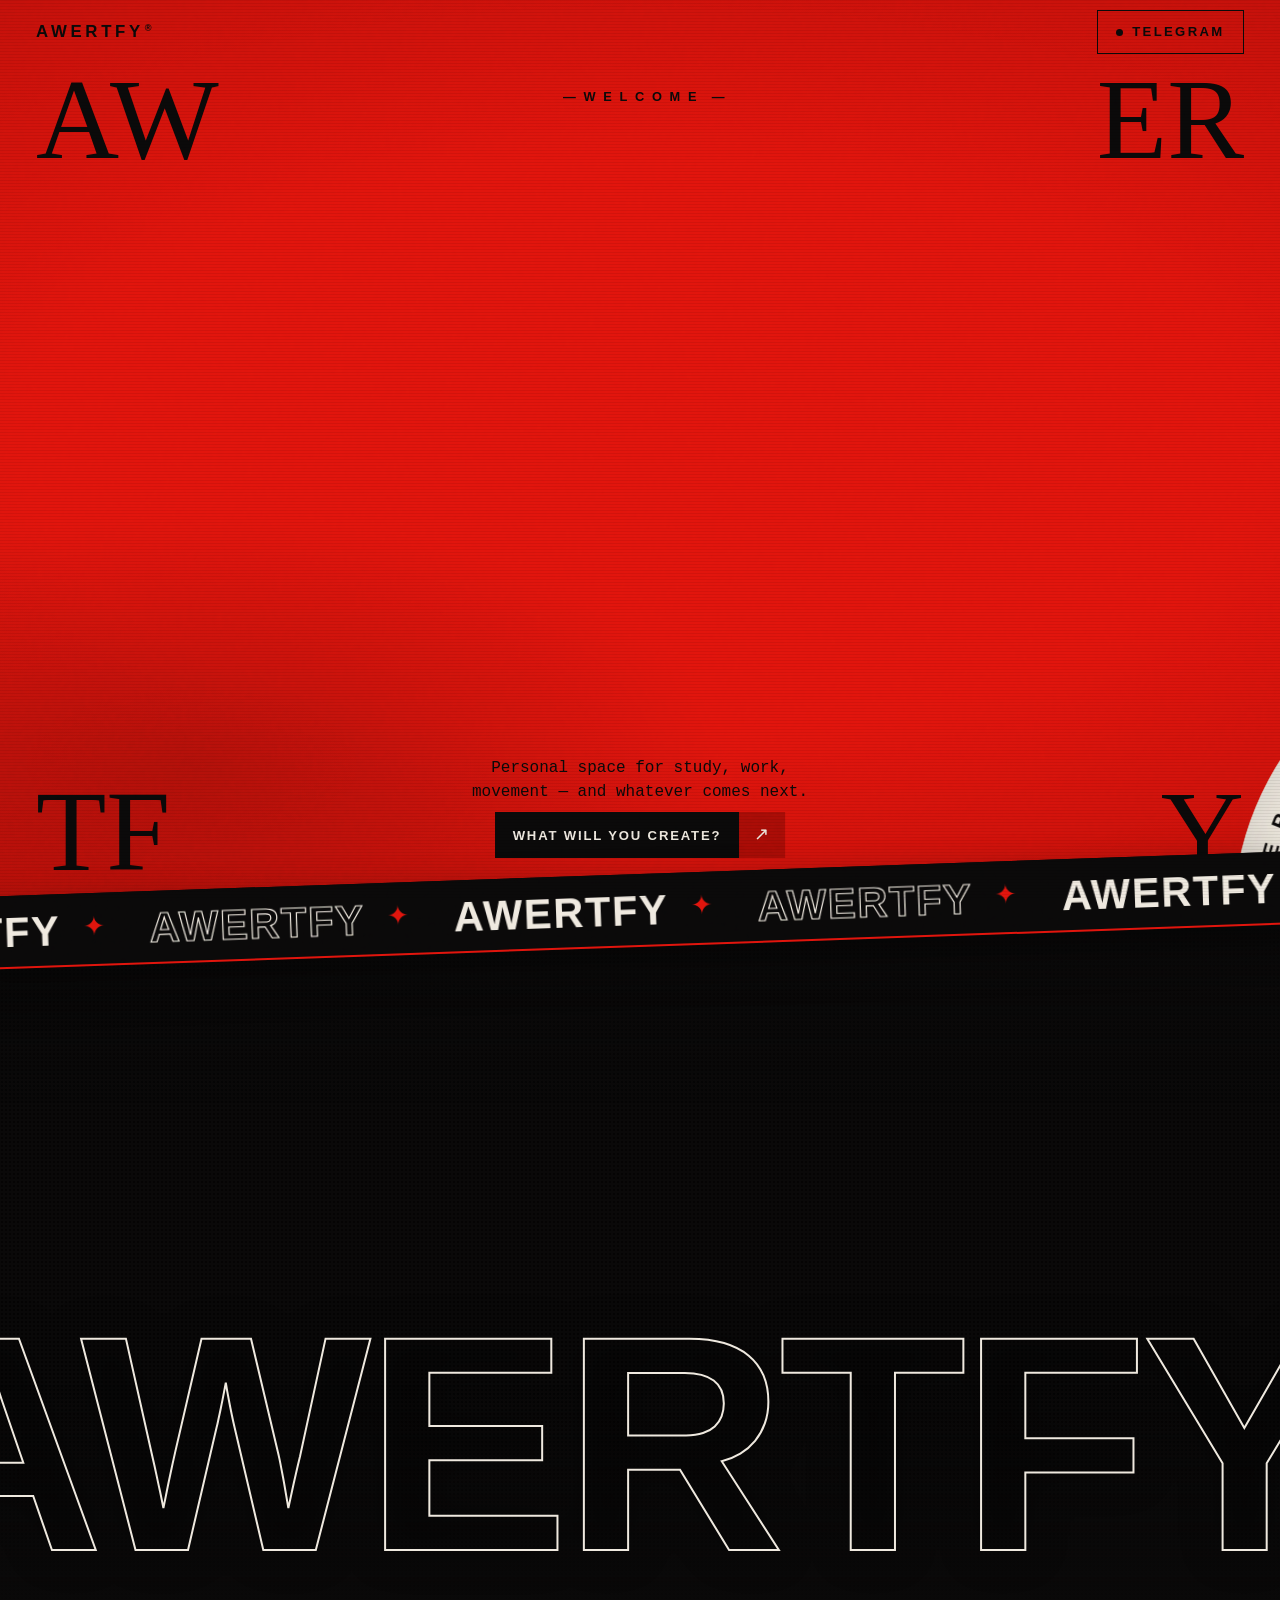
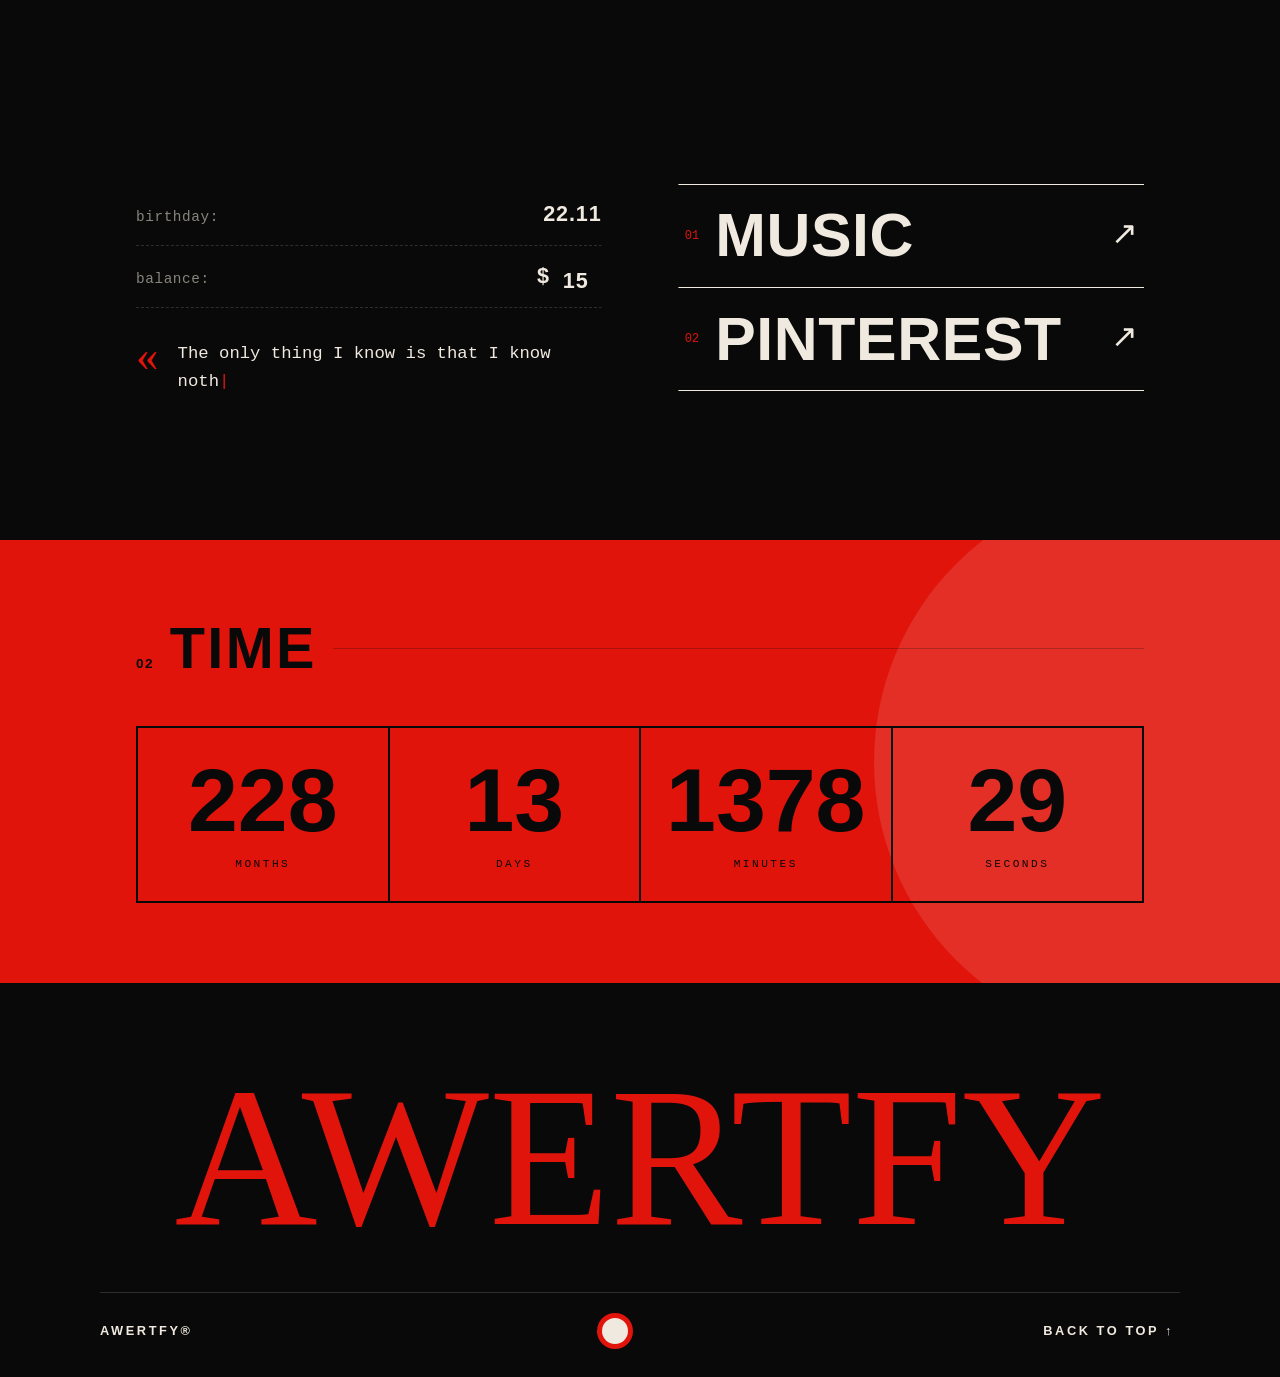
==== commit 3aa8dde3: "Add files via upload" ====
--- a/index.html
+++ b/index.html
@@ -12,7 +12,7 @@
   <link rel="preconnect" href="https://fonts.googleapis.com" />
   <link rel="preconnect" href="https://fonts.gstatic.com" crossorigin />
   <link href="https://fonts.googleapis.com/css2?family=Ruslan+Display&family=Oswald:wght@400;600;700&family=PT+Mono&display=swap" rel="stylesheet" />
-  <link rel="stylesheet" href="style.css?v=17" />
+  <link rel="stylesheet" href="style.css?v=19" />
   <noscript>
     <style>
       .loader { display: none; }
@@ -66,7 +66,7 @@
             <path id="ring-path" d="M200,200 m-176,0 a176,176 0 1,1 352,0 a176,176 0 1,1 -352,0" />
           </defs>
           <text>
-            <textPath href="#ring-path" startOffset="0" textLength="1100" lengthAdjust="spacing">awertfy ✦ study ✦ work ✦ movement ✦ whatever comes next ✦ personal space ✦</textPath>
+            <textPath href="#ring-path" startOffset="0" textLength="1100" lengthAdjust="spacing">awertfy ✦ awertfy ✦ awertfy ✦ awertfy ✦ awertfy ✦ awertfy ✦</textPath>
           </text>
         </svg>
         <div class="sun-ghost"></div>
@@ -89,15 +89,14 @@
 
   <div class="marquee" aria-hidden="true">
     <div class="marquee-track">
-      <span>study</span><i>✦</i><span>work</span><i>✦</i><span>movement</span><i>✦</i><span>whatever comes next</span><i>✦</i>
-      <span>study</span><i>✦</i><span>work</span><i>✦</i><span>movement</span><i>✦</i><span>whatever comes next</span><i>✦</i>
+      <span>awertfy</span><i>✦</i><span>awertfy</span><i>✦</i><span>awertfy</span><i>✦</i><span>awertfy</span><i>✦</i>
+      <span>awertfy</span><i>✦</i><span>awertfy</span><i>✦</i><span>awertfy</span><i>✦</i><span>awertfy</span><i>✦</i>
     </div>
   </div>
 
   <section class="poster" aria-hidden="true">
     <div class="poster-img" id="poster-img"></div>
     <div class="poster-word" id="poster-word">awertfy</div>
-    <div class="poster-tag">No. 22.11 — personal file</div>
   </section>
 
   <main class="page">
@@ -169,6 +168,6 @@
     </div>
   </footer>
 
-  <script src="main.js?v=17" defer></script>
+  <script src="main.js?v=19" defer></script>
 </body>
 </html>
--- a/style.css
+++ b/style.css
@@ -854,9 +854,12 @@
 }
 
 .section-title {
-  font-family: var(--slav);
+  font-family: var(--cond);
+  font-weight: 700;
   font-size: clamp(2rem, 6vw, 3.6rem);
   line-height: 1;
+  letter-spacing: 0.04em;
+  text-transform: uppercase;
 }
 
 .section-head--dark .section-num { color: var(--black); }
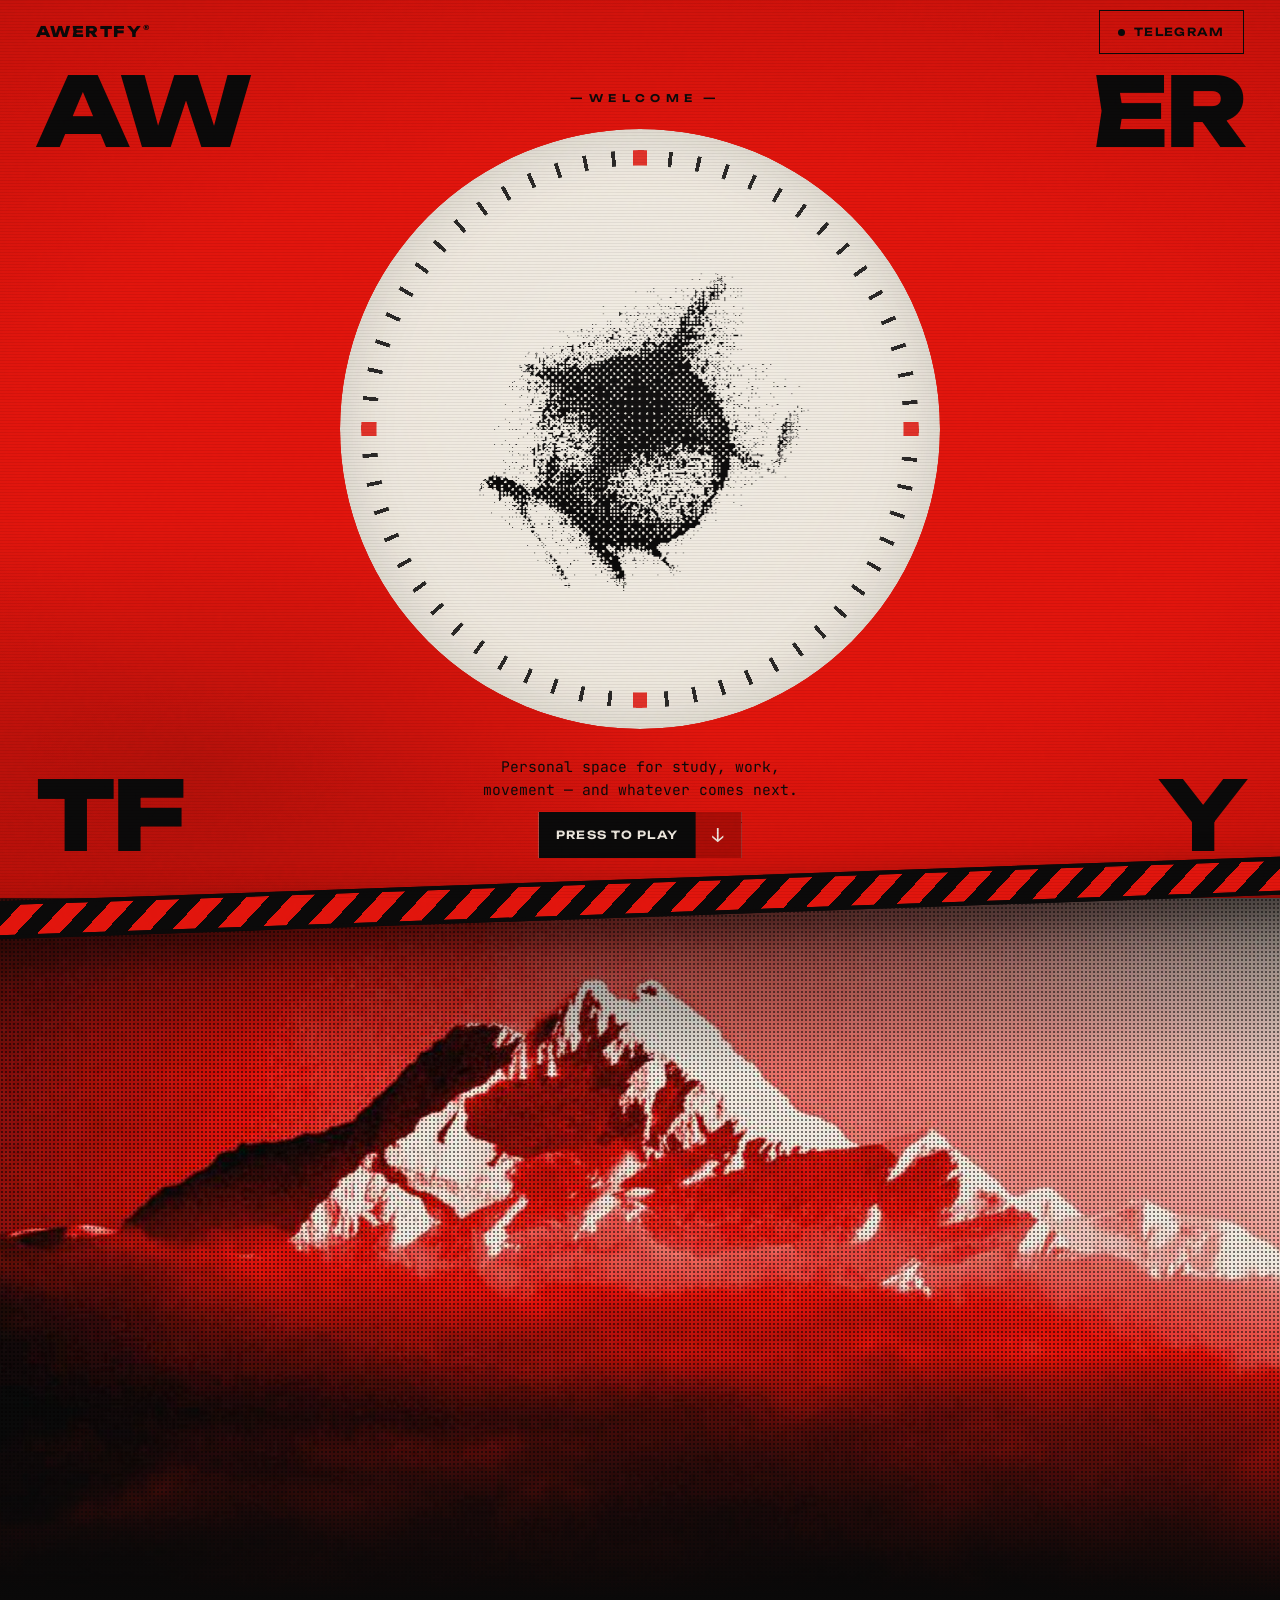
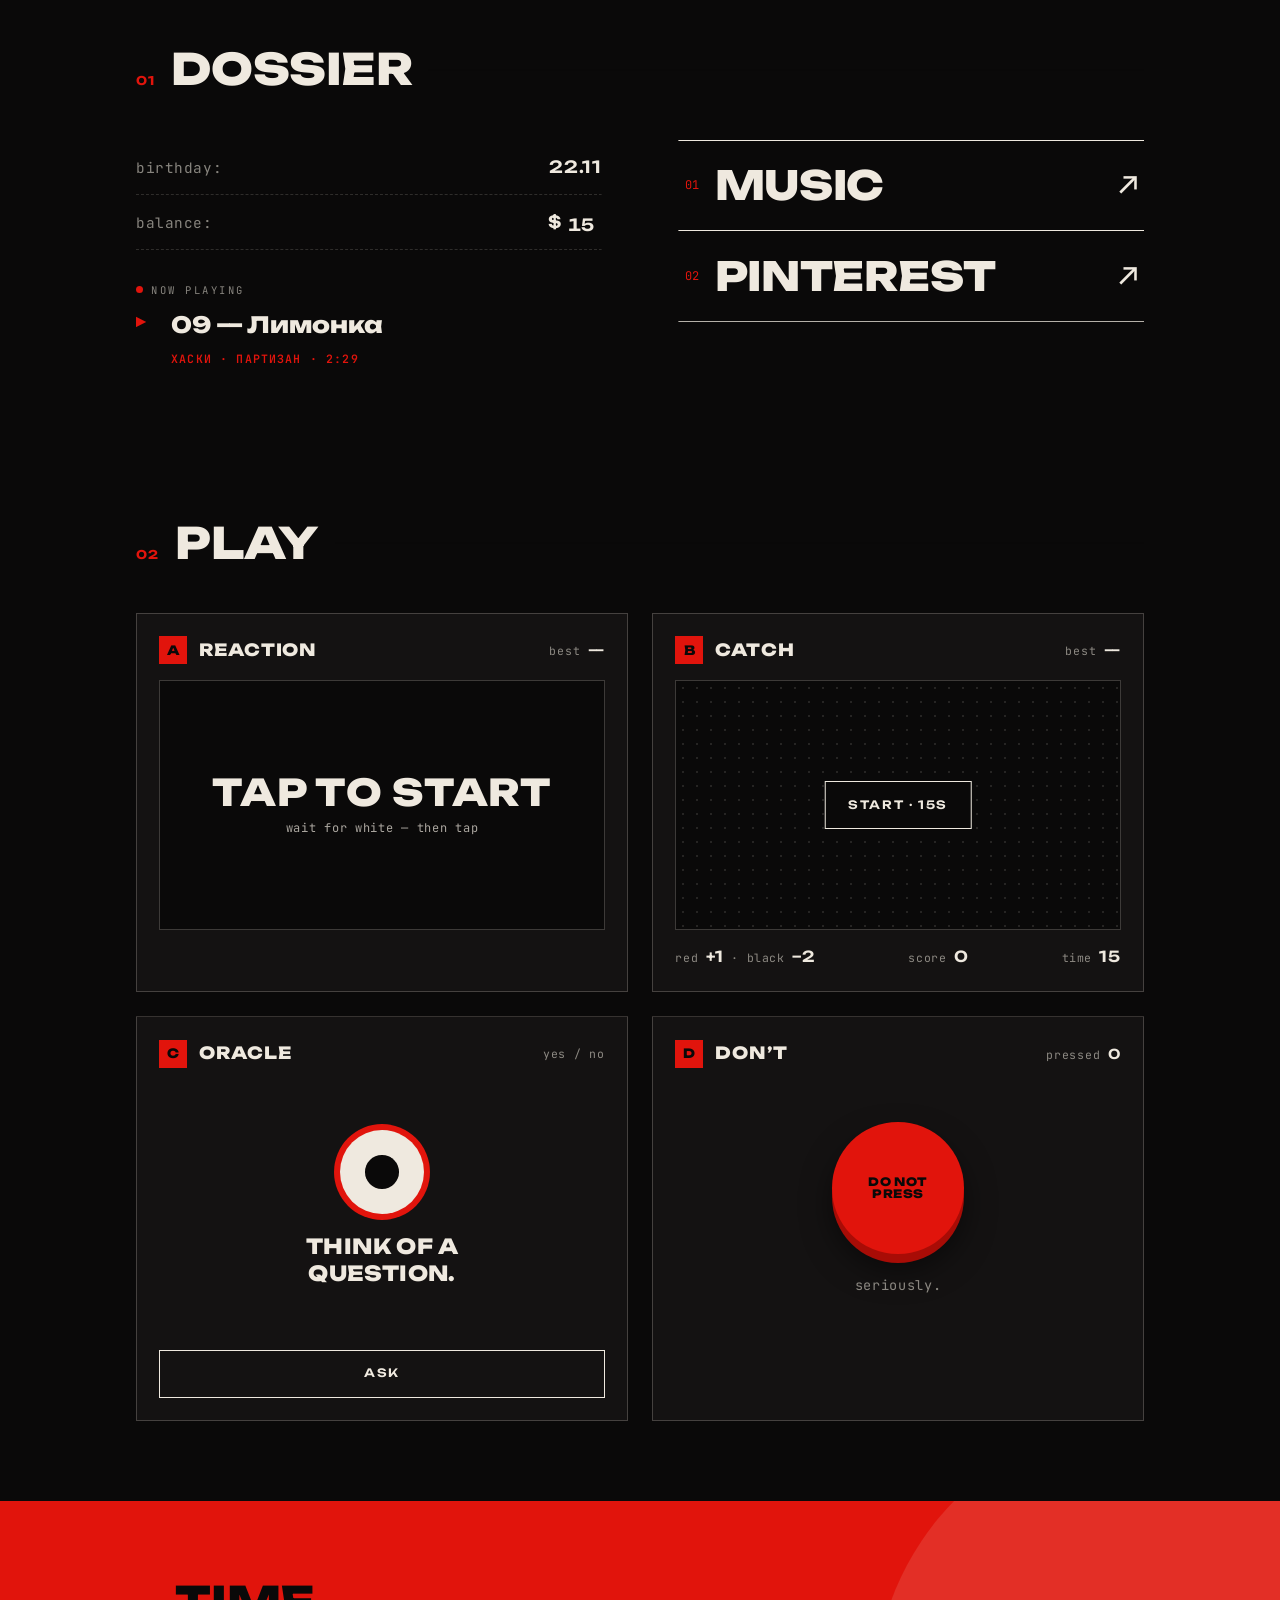
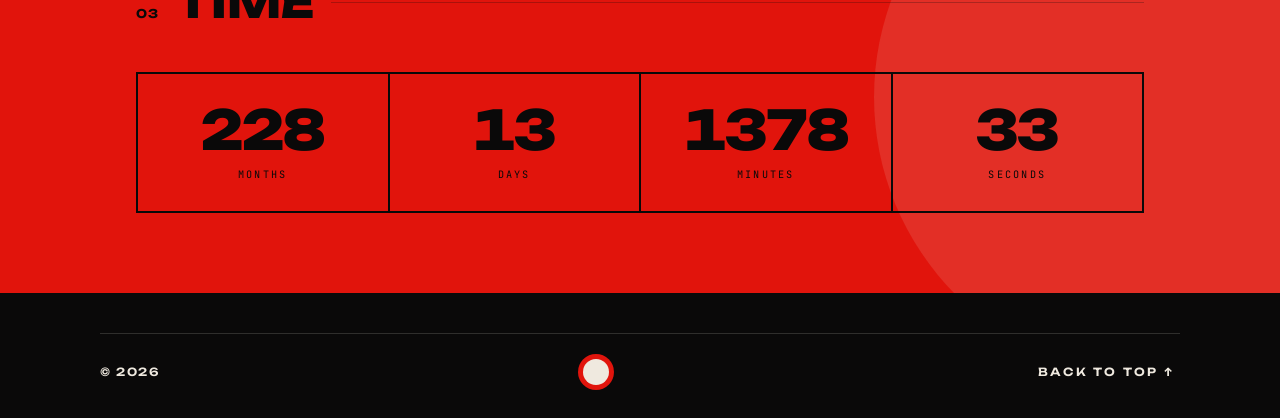
==== commit d32423fb: "Add files via upload" ====
--- a/index.html
+++ b/index.html
@@ -6,13 +6,1920 @@
   <meta name="theme-color" content="#e1140c" />
   <title>awertfy</title>
   <meta name="description" content="awertfy — personal space." />
-  <link rel="icon" href="favicon.ico" sizes="any" />
-  <link rel="icon" type="image/png" href="favicon-32.png" sizes="32x32" />
-  <link rel="apple-touch-icon" href="apple-touch-icon.png" />
+  <link rel="icon" type="image/svg+xml" href="data:image/svg+xml,%3Csvg xmlns='http://www.w3.org/2000/svg' viewBox='0 0 32 32'%3E%3Crect width='32' height='32' fill='%23e1140c'/%3E%3Ccircle cx='16' cy='16' r='11.5' fill='%23efe9df'/%3E%3Ccircle cx='16' cy='16' r='5.5' fill='%230a0909'/%3E%3C/svg%3E" />
+  <link rel="apple-touch-icon" href="assets/apple-touch-icon.png" />
   <link rel="preconnect" href="https://fonts.googleapis.com" />
   <link rel="preconnect" href="https://fonts.gstatic.com" crossorigin />
-  <link href="https://fonts.googleapis.com/css2?family=Ruslan+Display&family=Oswald:wght@400;600;700&family=PT+Mono&display=swap" rel="stylesheet" />
-  <link rel="stylesheet" href="style.css?v=19" />
+  <link href="https://fonts.googleapis.com/css2?family=Unbounded:wght@400;600;800&family=JetBrains+Mono:wght@400;600&display=swap" rel="stylesheet" />
+  <style>
+/* =========================================================
+   awertfy — «Партизан» edition
+   красный / чёрный / кость · трафарет · бетон · зерно
+   ========================================================= */
+
+*,
+*::before,
+*::after {
+  box-sizing: border-box;
+}
+
+:root {
+  --red: #e1140c;
+  --red-deep: #a80c06;
+  --black: #0a0909;
+  --ink: #141212;
+  --bone: #efe9df;
+  --bone-dim: rgba(239, 233, 223, 0.55);
+  --line: rgba(239, 233, 223, 0.16);
+  --max: 1080px;
+  --slav: "Ruslan Display", "Oswald", serif;
+  --cond: "Oswald", "Arial Narrow", sans-serif;
+  --mono: "PT Mono", ui-monospace, monospace;
+  --pad: clamp(1.1rem, 4vw, 2.25rem);
+  --top-h: 64px;
+  --ease: cubic-bezier(0.22, 1, 0.36, 1);
+  --ease-in-out: cubic-bezier(0.76, 0, 0.24, 1);
+  --safe-t: env(safe-area-inset-top, 0px);
+  --safe-b: env(safe-area-inset-bottom, 0px);
+}
+
+html {
+  overflow-x: hidden;
+  overflow-x: clip;
+  scroll-behavior: auto;
+  background: var(--black);
+  -webkit-text-size-adjust: 100%;
+}
+
+body {
+  margin: 0;
+  min-height: 100vh;
+  background: var(--black);
+  color: var(--bone);
+  font-family: var(--mono);
+  font-size: clamp(0.92rem, 1.6vw, 1rem);
+  line-height: 1.5;
+  -webkit-font-smoothing: antialiased;
+  overflow-x: hidden;
+  overflow-x: clip;
+  -webkit-tap-highlight-color: transparent;
+}
+
+body.is-loading {
+  overflow: hidden;
+}
+
+::selection {
+  background: var(--red);
+  color: var(--black);
+}
+
+a {
+  color: inherit;
+  text-decoration: none;
+}
+
+img {
+  display: block;
+  max-width: 100%;
+}
+
+button {
+  font: inherit;
+  color: inherit;
+  background: none;
+  border: 0;
+  cursor: pointer;
+}
+
+:focus-visible {
+  outline: 2px solid var(--bone);
+  outline-offset: 3px;
+}
+
+.muted {
+  color: var(--bone-dim);
+}
+
+.visually-hidden {
+  position: absolute;
+  width: 1px;
+  height: 1px;
+  padding: 0;
+  margin: -1px;
+  overflow: hidden;
+  clip: rect(0, 0, 0, 0);
+  white-space: nowrap;
+  border: 0;
+}
+
+/* ---------- оверлеи: зерно, строки, прогресс ---------- */
+
+.grain {
+  pointer-events: none;
+  position: fixed;
+  inset: -10%;
+  z-index: 60;
+  opacity: 0.16;
+  mix-blend-mode: overlay;
+  background-image: url("data:image/svg+xml,%3Csvg viewBox='0 0 200 200' xmlns='http://www.w3.org/2000/svg'%3E%3Cfilter id='n'%3E%3CfeTurbulence type='fractalNoise' baseFrequency='0.9' numOctaves='3' stitchTiles='stitch'/%3E%3C/filter%3E%3Crect width='100%25' height='100%25' filter='url(%23n)' opacity='0.7'/%3E%3C/svg%3E");
+  animation: grain-shift 0.9s steps(4) infinite;
+}
+
+@keyframes grain-shift {
+  0% { transform: translate(0, 0); }
+  25% { transform: translate(-2%, 1%); }
+  50% { transform: translate(1%, -2%); }
+  75% { transform: translate(-1%, -1%); }
+  100% { transform: translate(0, 0); }
+}
+
+.scanlines {
+  pointer-events: none;
+  position: fixed;
+  inset: 0;
+  z-index: 59;
+  opacity: 0.07;
+  background: repeating-linear-gradient(
+    to bottom,
+    rgba(0, 0, 0, 0.9) 0,
+    rgba(0, 0, 0, 0.9) 1px,
+    transparent 1px,
+    transparent 3px
+  );
+}
+
+.progress {
+  position: fixed;
+  top: 0;
+  left: 0;
+  z-index: 70;
+  height: 3px;
+  width: 100%;
+  background: var(--bone);
+  transform-origin: 0 50%;
+  transform: scaleX(0);
+  mix-blend-mode: difference;
+}
+
+/* ---------- курсор (только мышь) ---------- */
+
+.cursor {
+  display: none;
+}
+
+@media (hover: hover) and (pointer: fine) {
+  .cursor {
+    display: block;
+    position: fixed;
+    top: 0;
+    left: 0;
+    z-index: 80;
+    width: 38px;
+    height: 38px;
+    margin: -19px 0 0 -19px;
+    border: 1.5px solid var(--bone);
+    border-radius: 50%;
+    pointer-events: none;
+    mix-blend-mode: difference;
+    transition: width 0.35s var(--ease), height 0.35s var(--ease), margin 0.35s var(--ease),
+      background 0.35s var(--ease), opacity 0.3s;
+    opacity: 0;
+  }
+
+  .cursor span {
+    position: absolute;
+    top: 50%;
+    left: 50%;
+    width: 5px;
+    height: 5px;
+    margin: -2.5px 0 0 -2.5px;
+    border-radius: 50%;
+    background: var(--bone);
+  }
+
+  .cursor.is-visible { opacity: 1; }
+
+  .cursor.is-hover {
+    width: 76px;
+    height: 76px;
+    margin: -38px 0 0 -38px;
+    background: var(--bone);
+  }
+
+  .cursor.is-down {
+    width: 26px;
+    height: 26px;
+    margin: -13px 0 0 -13px;
+  }
+}
+
+/* ---------- прелоадер ---------- */
+
+.loader {
+  position: fixed;
+  inset: 0;
+  z-index: 100;
+  display: grid;
+  place-items: center;
+  background: var(--red);
+  color: var(--black);
+  clip-path: inset(0 0 0 0);
+  transition: clip-path 1s var(--ease-in-out);
+  animation: loader-failsafe 0s 5s forwards;
+}
+
+.loader.is-done {
+  clip-path: inset(0 0 100% 0);
+  pointer-events: none;
+}
+
+@keyframes loader-failsafe {
+  to { visibility: hidden; }
+}
+
+.loader-sun {
+  position: absolute;
+  width: min(46vmin, 320px);
+  aspect-ratio: 1;
+  border-radius: 50%;
+  background: var(--bone);
+  transform: scale(0);
+  animation: loader-sun 1.1s var(--ease) 0.1s forwards;
+}
+
+@keyframes loader-sun {
+  to { transform: scale(1); }
+}
+
+.loader-word {
+  position: relative;
+  display: flex;
+  gap: 0.02em;
+  font-family: var(--slav);
+  font-size: clamp(1.8rem, 7vw, 3.6rem);
+  line-height: 1;
+}
+
+.loader-word span {
+  display: inline-block;
+  opacity: 0;
+  transform: translateY(60%) scale(1.6);
+  animation: stamp 0.5s var(--ease) forwards;
+}
+
+.loader-word span:nth-child(1) { animation-delay: 0.35s; }
+.loader-word span:nth-child(2) { animation-delay: 0.42s; }
+.loader-word span:nth-child(3) { animation-delay: 0.49s; }
+.loader-word span:nth-child(4) { animation-delay: 0.56s; }
+.loader-word span:nth-child(5) { animation-delay: 0.63s; }
+.loader-word span:nth-child(6) { animation-delay: 0.70s; }
+.loader-word span:nth-child(7) { animation-delay: 0.77s; }
+.loader-word span:nth-child(8) { animation-delay: 0.84s; }
+
+@keyframes stamp {
+  60% { opacity: 1; transform: translateY(0) scale(0.92); }
+  100% { opacity: 1; transform: translateY(0) scale(1); }
+}
+
+.loader-count {
+  position: absolute;
+  right: var(--pad);
+  bottom: calc(var(--pad) + var(--safe-b));
+  font-family: var(--cond);
+  font-weight: 700;
+  font-size: clamp(3rem, 14vw, 9rem);
+  line-height: 0.8;
+  font-variant-numeric: tabular-nums;
+}
+
+.loader-shutter { display: none; }
+
+/* ---------- топбар ---------- */
+
+.topbar {
+  position: fixed;
+  top: 0;
+  left: 0;
+  right: 0;
+  z-index: 50;
+  display: flex;
+  align-items: center;
+  justify-content: space-between;
+  gap: 1rem;
+  height: calc(var(--top-h) + var(--safe-t));
+  padding: var(--safe-t) var(--pad) 0;
+  color: var(--black);
+  transition: background 0.4s var(--ease), color 0.4s var(--ease), transform 0.5s var(--ease),
+    height 0.4s var(--ease);
+}
+
+.topbar.is-scrolled {
+  background: rgba(10, 9, 9, 0.88);
+  color: var(--bone);
+  -webkit-backdrop-filter: blur(8px);
+  backdrop-filter: blur(8px);
+  --top-h: 56px;
+}
+
+.topbar.is-hidden {
+  transform: translateY(-100%);
+}
+
+.logo {
+  font-family: var(--cond);
+  font-weight: 700;
+  font-size: 1.05rem;
+  letter-spacing: 0.22em;
+  text-transform: uppercase;
+  padding: 0.6rem 0;
+}
+
+.logo span {
+  font-size: 0.55em;
+  vertical-align: super;
+  margin-left: 0.1em;
+  letter-spacing: 0;
+}
+
+.top-cta {
+  display: inline-flex;
+  align-items: center;
+  gap: 0.55rem;
+  min-height: 44px;
+  padding: 0 1.15rem;
+  border: 1.5px solid currentColor;
+  font-family: var(--cond);
+  font-weight: 600;
+  font-size: 0.82rem;
+  letter-spacing: 0.18em;
+  text-transform: uppercase;
+  position: relative;
+  overflow: hidden;
+  isolation: isolate;
+  transition: color 0.35s var(--ease);
+}
+
+.top-cta::before {
+  content: "";
+  position: absolute;
+  inset: 0;
+  z-index: -1;
+  background: currentColor;
+  transform: translateY(101%);
+  transition: transform 0.45s var(--ease);
+}
+
+.top-cta-dot {
+  width: 7px;
+  height: 7px;
+  border-radius: 50%;
+  background: currentColor;
+  animation: pulse 1.6s ease-in-out infinite;
+}
+
+@keyframes pulse {
+  0%, 100% { transform: scale(1); opacity: 1; }
+  50% { transform: scale(0.5); opacity: 0.4; }
+}
+
+@media (hover: hover) {
+  .top-cta:hover { color: var(--red); }
+  .topbar.is-scrolled .top-cta:hover { color: var(--black); }
+  .top-cta:hover::before { transform: translateY(0); }
+  .top-cta:hover .top-cta-dot { background: var(--red); }
+  .topbar:not(.is-scrolled) .top-cta:hover::before { background: var(--black); }
+  .topbar.is-scrolled .top-cta:hover::before { background: var(--bone); }
+}
+
+/* ---------- HERO ---------- */
+
+.hero {
+  --sun: min(68vmin, 600px);
+  position: relative;
+  min-height: 100vh;
+  min-height: 100svh;
+  padding: calc(var(--top-h) + var(--safe-t) + 1rem) var(--pad) calc(5.5rem + var(--safe-b));
+  display: flex;
+  flex-direction: column;
+  align-items: center;
+  justify-content: center;
+  text-align: center;
+  background: var(--red);
+  color: var(--black);
+  overflow: hidden;
+  isolation: isolate;
+}
+
+/* лёгкие тени на красном поле — как на печати */
+.hero::before {
+  content: "";
+  position: absolute;
+  inset: 0;
+  z-index: -1;
+  background:
+    radial-gradient(120% 80% at 50% 50%, transparent 40%, rgba(80, 0, 0, 0.35) 100%),
+    radial-gradient(60% 40% at 15% 85%, rgba(0, 0, 0, 0.18), transparent 70%);
+}
+
+.hero-corners {
+  position: absolute;
+  inset: calc(var(--top-h) + var(--safe-t) + 0.25rem) var(--pad) calc(1rem + var(--safe-b));
+  pointer-events: none;
+  z-index: 1;
+}
+
+.corner {
+  position: absolute;
+  font-family: var(--slav);
+  font-size: clamp(3rem, 9vw, 7.5rem);
+  line-height: 0.9;
+  color: var(--black);
+  opacity: 0;
+  transform: scale(2.2) rotate(-6deg);
+  transform-origin: center;
+}
+
+.corner--tl { top: 0; left: 0; }
+.corner--tr { top: 0; right: 0; }
+.corner--bl { bottom: 0; left: 0; }
+.corner--br { bottom: 0; right: 0; }
+
+.is-ready .corner {
+  animation: corner-stamp 0.7s var(--ease) forwards;
+}
+
+.is-ready .corner--tl { animation-delay: 0.15s; }
+.is-ready .corner--tr { animation-delay: 0.3s; }
+.is-ready .corner--bl { animation-delay: 0.45s; }
+.is-ready .corner--br { animation-delay: 0.6s; }
+
+@keyframes corner-stamp {
+  0% { opacity: 0; transform: scale(2.2) rotate(-6deg); filter: blur(6px); }
+  55% { opacity: 1; transform: scale(0.94) rotate(0.5deg); filter: blur(0); }
+  100% { opacity: 1; transform: scale(1) rotate(0); filter: blur(0); }
+}
+
+/* глитч букв: два «сдвинутых оттиска» */
+.corner::before,
+.corner::after {
+  content: attr(data-glitch);
+  position: absolute;
+  inset: 0;
+  opacity: 0;
+}
+
+.corner::before { color: var(--bone); }
+.corner::after { color: var(--red-deep); }
+
+.is-ready .corner::before { animation: glitch-a 7s steps(1) 2s infinite; }
+.is-ready .corner::after { animation: glitch-b 7s steps(1) 2s infinite; }
+.is-ready .corner--tr::before, .is-ready .corner--tr::after { animation-delay: 3.7s; }
+.is-ready .corner--bl::before, .is-ready .corner--bl::after { animation-delay: 5.1s; }
+.is-ready .corner--br::before, .is-ready .corner--br::after { animation-delay: 2.9s; }
+
+@keyframes glitch-a {
+  0%, 93%, 100% { opacity: 0; transform: none; clip-path: none; }
+  94% { opacity: 0.9; transform: translate(-4px, 1px); clip-path: inset(10% 0 55% 0); }
+  96% { opacity: 0.9; transform: translate(5px, -2px); clip-path: inset(60% 0 8% 0); }
+  98% { opacity: 0.9; transform: translate(-2px, 0); clip-path: inset(35% 0 35% 0); }
+}
+
+@keyframes glitch-b {
+  0%, 93%, 100% { opacity: 0; transform: none; clip-path: none; }
+  95% { opacity: 1; transform: translate(4px, 2px); clip-path: inset(45% 0 20% 0); }
+  97% { opacity: 1; transform: translate(-5px, -1px); clip-path: inset(5% 0 70% 0); }
+}
+
+.hero-copy {
+  position: relative;
+  z-index: 2;
+}
+
+.eyebrow {
+  margin: 0 0 clamp(0.9rem, 2.5vh, 1.6rem);
+  font-family: var(--cond);
+  font-weight: 600;
+  font-size: 0.8rem;
+  letter-spacing: 0.6em;
+  text-transform: uppercase;
+  padding-left: 0.6em;
+}
+
+.eyebrow::before,
+.eyebrow::after {
+  content: "—";
+  margin: 0 0.6em;
+  letter-spacing: 0;
+}
+
+/* солнце / круг */
+
+.sun-wrap {
+  position: relative;
+  z-index: 2;
+  margin: 0;
+  width: var(--sun);
+  aspect-ratio: 1;
+  transform: translate3d(var(--px, 0px), var(--py, 0px), 0) scale(var(--ss, 1)) rotate(var(--sr, 0deg));
+  will-change: transform;
+}
+
+.sun {
+  position: relative;
+  width: 100%;
+  height: 100%;
+  border-radius: 50%;
+  background: var(--bone);
+  overflow: hidden;
+  clip-path: circle(0% at 50% 50%);
+  box-shadow: inset 0 0 60px rgba(0, 0, 0, 0.12);
+}
+
+.is-ready .sun {
+  animation: sun-open 1.3s var(--ease-in-out) 0.05s forwards;
+}
+
+@keyframes sun-open {
+  to { clip-path: circle(50% at 50% 50%); }
+}
+
+.sun-ring {
+  position: absolute;
+  inset: 0;
+  width: 100%;
+  height: 100%;
+  animation: spin 46s linear infinite;
+}
+
+.sun-ring text {
+  font-family: var(--cond);
+  font-weight: 600;
+  font-size: 14px;
+  letter-spacing: 0.1em;
+  text-transform: uppercase;
+  fill: var(--black);
+}
+
+@keyframes spin {
+  to { transform: rotate(360deg); }
+}
+
+.sun-img,
+.sun-ghost {
+  position: absolute;
+  top: 50%;
+  left: 50%;
+  width: 66%;
+  aspect-ratio: 485 / 489;
+  translate: -50% -50%;
+}
+
+.sun-img {
+  height: auto;
+  transform: scale(1.25) rotate(-8deg);
+  opacity: 0;
+}
+
+.is-ready .sun-img {
+  animation: img-in 1.4s var(--ease) 0.6s forwards, float 7s ease-in-out 2s infinite;
+}
+
+@keyframes img-in {
+  to { transform: scale(1) rotate(0); opacity: 1; }
+}
+
+@keyframes float {
+  0%, 100% { transform: translateY(0) rotate(0); }
+  50% { transform: translateY(-2.5%) rotate(1.5deg); }
+}
+
+.sun-ghost {
+  background: var(--red);
+  -webkit-mask: url("[data-uri]") center / contain no-repeat;
+  mask: url("[data-uri]") center / contain no-repeat;
+  opacity: 0;
+  mix-blend-mode: multiply;
+}
+
+.is-ready .sun-ghost {
+  animation: ghost 5.5s steps(1) 2.4s infinite;
+}
+
+@keyframes ghost {
+  0%, 86%, 100% { opacity: 0; transform: none; clip-path: none; }
+  87% { opacity: 1; transform: translate(-6px, 2px); clip-path: inset(18% 0 52% 0); }
+  89% { opacity: 1; transform: translate(7px, -3px); clip-path: inset(55% 0 12% 0); }
+  91% { opacity: 1; transform: translate(-3px, 0); clip-path: inset(32% 0 40% 0); }
+  93% { opacity: 0.85; transform: translate(4px, 1px); clip-path: none; }
+}
+
+.sun-shine {
+  position: absolute;
+  inset: 0;
+  border-radius: 50%;
+  pointer-events: none;
+  background: radial-gradient(
+    circle at var(--mx, 35%) var(--my, 30%),
+    rgba(255, 255, 255, 0.35),
+    transparent 38%,
+    rgba(0, 0, 0, 0.14) 100%
+  );
+  mix-blend-mode: soft-light;
+}
+
+.lede {
+  position: relative;
+  z-index: 2;
+  margin: clamp(1rem, 3vh, 1.8rem) auto 0;
+  max-width: 24rem;
+  font-family: var(--mono);
+  font-size: clamp(0.88rem, 1.8vw, 1rem);
+  line-height: 1.55;
+  text-wrap: balance;
+}
+
+.create-chip {
+  position: absolute;
+  left: 50%;
+  bottom: calc(2.6rem + var(--safe-b));
+  z-index: 3;
+  display: inline-flex;
+  align-items: stretch;
+  max-width: calc(100% - 2 * var(--pad) - 8rem);
+  translate: -50% 0;
+  background: var(--black);
+  color: var(--bone);
+  overflow: hidden;
+  isolation: isolate;
+}
+
+.create-chip::before {
+  content: "";
+  position: absolute;
+  inset: 0;
+  z-index: -1;
+  background: var(--bone);
+  transform: scaleX(0);
+  transform-origin: 0 50%;
+  transition: transform 0.5s var(--ease);
+}
+
+.create-text {
+  display: flex;
+  align-items: center;
+  min-height: 46px;
+  padding: 0 1.1rem;
+  font-family: var(--cond);
+  font-weight: 600;
+  font-size: 0.82rem;
+  letter-spacing: 0.14em;
+  text-transform: uppercase;
+  white-space: nowrap;
+  overflow: hidden;
+  text-overflow: ellipsis;
+  transition: color 0.4s var(--ease);
+}
+
+.create-mark {
+  flex-shrink: 0;
+  display: grid;
+  place-items: center;
+  width: 46px;
+  background: var(--red-deep);
+  color: var(--bone);
+  font-size: 1.1rem;
+  transition: background 0.4s var(--ease), transform 0.4s var(--ease);
+}
+
+@media (hover: hover) {
+  .create-chip:hover::before { transform: scaleX(1); }
+  .create-chip:hover .create-text { color: var(--black); }
+  .create-chip:hover .create-mark { background: var(--black); }
+}
+
+.create-chip:active .create-mark { transform: rotate(45deg); }
+
+.scroll-hint {
+  position: absolute;
+  left: 50%;
+  bottom: calc(0.35rem + var(--safe-b));
+  width: 1px;
+  height: 0.8rem;
+  background: rgba(10, 9, 9, 0.3);
+  overflow: hidden;
+  display: none;
+}
+
+/* появление элементов героя */
+
+.reveal-up {
+  opacity: 0;
+  transform: translateY(24px);
+}
+
+.is-ready .reveal-up {
+  animation: rise 1s var(--ease) forwards;
+}
+
+.is-ready .eyebrow.reveal-up { animation-delay: 0.5s; }
+.is-ready .lede.reveal-up { animation-delay: 0.85s; }
+.is-ready .create-chip.reveal-up { animation-delay: 1.05s; }
+
+@keyframes rise {
+  to { opacity: 1; transform: translateY(0); }
+}
+
+/* ---------- бегущая строка ---------- */
+
+.marquee {
+  position: relative;
+  z-index: 4;
+  margin: -1.6rem -2vw 0;
+  padding: 0.85rem 0;
+  background: var(--black);
+  color: var(--bone);
+  border-top: 2px solid var(--black);
+  border-bottom: 2px solid var(--red);
+  transform: rotate(-2deg);
+  overflow: hidden;
+  box-shadow: 0 18px 40px rgba(0, 0, 0, 0.45);
+}
+
+.marquee-track {
+  display: flex;
+  width: max-content;
+  align-items: center;
+  gap: 1.4rem;
+  animation: marquee 26s linear infinite;
+  animation-duration: var(--mq-dur, 26s);
+}
+
+.marquee span {
+  font-family: var(--cond);
+  font-weight: 700;
+  font-size: clamp(1.4rem, 4.2vw, 2.6rem);
+  line-height: 1;
+  letter-spacing: 0.04em;
+  text-transform: uppercase;
+  white-space: nowrap;
+}
+
+.marquee span:nth-of-type(even) {
+  color: transparent;
+  -webkit-text-stroke: 1.2px var(--bone);
+}
+
+.marquee i {
+  font-style: normal;
+  color: var(--red);
+  font-size: clamp(1rem, 2.6vw, 1.6rem);
+  padding-right: 1.4rem;
+}
+
+@keyframes marquee {
+  to { transform: translateX(-50%); }
+}
+
+/* ---------- постер с бетоном/горой ---------- */
+
+.poster {
+  position: relative;
+  height: clamp(340px, 78vh, 760px);
+  margin-top: -1.2rem;
+  overflow: hidden;
+  background: var(--black);
+  isolation: isolate;
+}
+
+.poster-img {
+  position: absolute;
+  inset: -12% 0;
+  background: url("[data-uri]") center / cover no-repeat;
+  transform: translate3d(0, var(--poster-y, 0px), 0) scale(1.08);
+  will-change: transform;
+}
+
+.poster::after {
+  content: "";
+  position: absolute;
+  inset: 0;
+  background:
+    linear-gradient(to bottom, rgba(10, 9, 9, 0.6), transparent 25%, transparent 65%, var(--black)),
+    radial-gradient(rgba(0, 0, 0, 0.5) 1px, transparent 1.4px) 0 0 / 4px 4px;
+  pointer-events: none;
+}
+
+.poster-word {
+  position: absolute;
+  left: 0;
+  bottom: 9%;
+  z-index: 2;
+  font-family: var(--cond);
+  font-weight: 700;
+  font-size: clamp(5rem, 24vw, 22rem);
+  line-height: 0.8;
+  letter-spacing: -0.02em;
+  text-transform: uppercase;
+  white-space: nowrap;
+  color: transparent;
+  -webkit-text-stroke: 2px var(--bone);
+  transform: translate3d(var(--word-x, 0px), 0, 0);
+  will-change: transform;
+  text-shadow: 0 0 40px rgba(0, 0, 0, 0.35);
+}
+
+.poster-tag {
+  position: absolute;
+  top: clamp(4.5rem, 9vw, 5.5rem);
+  right: var(--pad);
+  z-index: 2;
+  padding: 0.45rem 0.75rem;
+  background: var(--black);
+  color: var(--bone);
+  font-family: var(--mono);
+  font-size: 0.72rem;
+  letter-spacing: 0.08em;
+  border-left: 3px solid var(--red);
+}
+
+/* ---------- основная часть ---------- */
+
+.page {
+  position: relative;
+  max-width: var(--max);
+  margin: 0 auto;
+  padding: 0 var(--pad);
+}
+
+.section-head {
+  display: flex;
+  align-items: baseline;
+  gap: 1rem;
+  margin-bottom: clamp(1.75rem, 4vw, 3rem);
+}
+
+.section-num {
+  font-family: var(--cond);
+  font-weight: 700;
+  font-size: 0.85rem;
+  letter-spacing: 0.1em;
+  color: var(--red);
+}
+
+.section-title {
+  font-family: var(--cond);
+  font-weight: 700;
+  font-size: clamp(2rem, 6vw, 3.6rem);
+  line-height: 1;
+  letter-spacing: 0.04em;
+  text-transform: uppercase;
+}
+
+.section-head--dark .section-num { color: var(--black); }
+
+.section-line {
+  flex: 1;
+  height: 1.5px;
+  align-self: center;
+  background: currentColor;
+  opacity: 0.25;
+  transform: scaleX(0);
+  transform-origin: 0 50%;
+  transition: transform 1.4s var(--ease) 0.3s;
+}
+
+.in .section-line,
+.section-head.in .section-head--dark .section-num { color: var(--black); }
+
+.section-line {
+  transform: scaleX(1);
+}
+
+.bio {
+  padding: clamp(1.5rem, 5vw, 3rem) 0 clamp(3rem, 8vw, 5rem);
+}
+
+.bio-grid {
+  display: grid;
+  grid-template-columns: 1fr 1fr;
+  gap: clamp(2.5rem, 6vw, 5rem);
+  align-items: start;
+}
+
+.row {
+  display: flex;
+  align-items: baseline;
+  justify-content: space-between;
+  gap: 1rem;
+  margin: 0;
+  padding: 0.9rem 0;
+  border-bottom: 1px dashed var(--line);
+  font-size: 0.9rem;
+  letter-spacing: 0.04em;
+}
+
+.row b {
+  font-family: var(--cond);
+  font-weight: 600;
+  font-size: 1.35rem;
+  letter-spacing: 0.04em;
+}
+
+.quote-block {
+  position: relative;
+  margin: 2rem 0 0;
+  min-height: 7.5rem;
+  padding-left: 2.6rem;
+  font-family: var(--mono);
+  font-size: clamp(0.95rem, 1.8vw, 1.08rem);
+  line-height: 1.6;
+}
+
+.quote-mark {
+  position: absolute;
+  left: 0;
+  top: -0.35rem;
+  font-family: var(--slav);
+  font-size: 2.8rem;
+  line-height: 1;
+  color: var(--red);
+}
+
+.quote-author {
+  display: inline-block;
+  margin-top: 0.6rem;
+  font-family: var(--cond);
+  font-weight: 600;
+  font-size: 0.8rem;
+  letter-spacing: 0.2em;
+  text-transform: uppercase;
+  color: var(--red);
+}
+
+.quote-cursor {
+  color: var(--red);
+  animation: blink 0.9s step-end infinite;
+}
+
+.author-cursor { display: none; }
+.author-cursor.active { display: inline; }
+
+@keyframes blink {
+  50% { opacity: 0; }
+}
+
+/* ссылки — большие плашки */
+
+.bio-col.links {
+  display: flex;
+  flex-direction: column;
+  border-bottom: 1.5px solid var(--bone);
+}
+
+.link-row {
+  position: relative;
+  display: grid;
+  grid-template-columns: auto 1fr auto;
+  align-items: center;
+  gap: 1rem;
+  padding: clamp(0.9rem, 2.2vw, 1.3rem) 0.4rem;
+  border-top: 1.5px solid var(--bone);
+  overflow: hidden;
+  isolation: isolate;
+  transition: color 0.45s var(--ease), padding 0.45s var(--ease);
+}
+
+.link-row::before {
+  content: "";
+  position: absolute;
+  inset: 0;
+  z-index: -1;
+  background: var(--red);
+  transform: scaleY(0);
+  transform-origin: 50% 100%;
+  transition: transform 0.5s var(--ease);
+}
+
+.link-idx {
+  font-family: var(--mono);
+  font-size: 0.75rem;
+  color: var(--red);
+  transition: color 0.45s var(--ease);
+}
+
+.link-name {
+  font-family: var(--cond);
+  font-weight: 700;
+  font-size: clamp(2.1rem, 5.6vw, 3.8rem);
+  line-height: 1;
+  text-transform: uppercase;
+  letter-spacing: 0.01em;
+}
+
+.link-arrow {
+  font-size: clamp(1.4rem, 3vw, 2rem);
+  transition: transform 0.5s var(--ease);
+}
+
+@media (hover: hover) {
+  .link-row:hover { color: var(--black); padding-left: 1.2rem; padding-right: 1.2rem; }
+  .link-row:hover::before { transform: scaleY(1); transform-origin: 50% 0; }
+  .link-row:hover .link-idx { color: var(--black); }
+  .link-row:hover .link-arrow { transform: rotate(45deg) scale(1.2); }
+}
+
+.link-row:active::before { transform: scaleY(1); }
+.link-row:active { color: var(--black); }
+
+/* ---------- счётчик ---------- */
+
+.time {
+  position: relative;
+  margin-inline: calc(50% - 50vw);
+  padding: clamp(3rem, 8vw, 5rem) max(var(--pad), calc(50vw - var(--max) / 2 + var(--pad)));
+  background: var(--red);
+  color: var(--black);
+  overflow: hidden;
+  isolation: isolate;
+}
+
+.time::before {
+  content: "";
+  position: absolute;
+  right: -12vw;
+  top: 50%;
+  z-index: -1;
+  width: min(60vw, 560px);
+  aspect-ratio: 1;
+  border-radius: 50%;
+  background: var(--bone);
+  opacity: 0.12;
+  translate: 0 -50%;
+  animation: drift 18s ease-in-out infinite;
+}
+
+@keyframes drift {
+  50% { transform: translate(-6vw, 4vh) scale(1.08); }
+}
+
+.counter {
+  display: grid;
+  grid-template-columns: repeat(4, minmax(0, 1fr));
+  border-top: 2px solid var(--black);
+  border-left: 2px solid var(--black);
+}
+
+.counter-unit {
+  position: relative;
+  padding: clamp(1rem, 3vw, 1.8rem) 0.5rem;
+  border-right: 2px solid var(--black);
+  border-bottom: 2px solid var(--black);
+  text-align: center;
+  overflow: hidden;
+  transition: background 0.4s var(--ease), color 0.4s var(--ease);
+}
+
+@media (hover: hover) {
+  .counter-unit:hover { background: var(--black); color: var(--red); }
+}
+
+.counter-value {
+  display: block;
+  font-family: var(--cond);
+  font-weight: 700;
+  font-size: clamp(2.4rem, 8vw, 5.6rem);
+  line-height: 1;
+  font-variant-numeric: tabular-nums;
+}
+
+.counter-value.bump {
+  animation: bump 0.45s var(--ease);
+}
+
+@keyframes bump {
+  0% { transform: translateY(-35%); opacity: 0; filter: blur(3px); }
+  100% { transform: translateY(0); opacity: 1; filter: blur(0); }
+}
+
+.counter-label {
+  display: block;
+  margin-top: 0.6rem;
+  font-family: var(--mono);
+  font-size: 0.7rem;
+  letter-spacing: 0.22em;
+  text-transform: uppercase;
+}
+
+/* баланс-барабан */
+
+.balance-slot {
+  display: inline-block;
+  vertical-align: bottom;
+  height: 1.25em;
+  overflow: hidden;
+  min-width: 2.4em;
+  text-align: center;
+  position: relative;
+  top: 0.05em;
+}
+
+.balance-reel {
+  display: flex;
+  flex-direction: column;
+  transform: translateY(0);
+  transition: transform 0.55s cubic-bezier(0.22, 0.85, 0.3, 1);
+}
+
+.balance-reel.is-old {
+  transform: translateY(-1.25em);
+  transition: none;
+}
+
+.balance-num {
+  display: block;
+  height: 1.25em;
+  line-height: 1.25em;
+  font-variant-numeric: tabular-nums;
+}
+
+/* ---------- футер ---------- */
+
+.footer {
+  position: relative;
+  padding: clamp(3rem, 8vw, 5rem) var(--pad) calc(1.5rem + var(--safe-b));
+  background: var(--black);
+  overflow: hidden;
+}
+
+.footer-word {
+  font-family: var(--slav);
+  font-size: clamp(3rem, 15.5vw, 15rem);
+  line-height: 0.95;
+  text-align: center;
+  white-space: nowrap;
+  color: var(--red);
+  background: linear-gradient(100deg, var(--red) 40%, var(--bone) 50%, var(--red) 60%) 0 0 / 300% 100%;
+  -webkit-background-clip: text;
+  background-clip: text;
+  -webkit-text-fill-color: transparent;
+  animation: sheen 6s linear infinite;
+}
+
+@keyframes sheen {
+  from { background-position: 100% 0; }
+  to { background-position: -50% 0; }
+}
+
+.footer-row {
+  display: flex;
+  align-items: center;
+  justify-content: space-between;
+  gap: 1rem;
+  max-width: var(--max);
+  margin: clamp(1.5rem, 4vw, 2.5rem) auto 0;
+  padding-top: 1rem;
+  border-top: 1px solid var(--line);
+  font-family: var(--cond);
+  font-weight: 600;
+  font-size: 0.8rem;
+  letter-spacing: 0.2em;
+  text-transform: uppercase;
+}
+
+.footer-logo,
+.footer-top {
+  min-height: 44px;
+  display: inline-flex;
+  align-items: center;
+  transition: color 0.3s var(--ease);
+}
+
+.footer-top {
+  font-family: var(--cond);
+  font-weight: 600;
+  letter-spacing: 0.2em;
+  text-transform: uppercase;
+}
+
+@media (hover: hover) {
+  .footer-logo:hover,
+  .footer-top:hover { color: var(--red); }
+}
+
+.footer-sun {
+  width: 26px;
+  height: 26px;
+  border-radius: 50%;
+  background: var(--bone);
+  box-shadow: 0 0 0 5px var(--red);
+  animation: pulse 2.4s ease-in-out infinite;
+}
+
+/* ---------- появление при скролле ---------- */
+
+.reveal {
+  opacity: 0;
+  transform: translateY(48px);
+  clip-path: inset(0 0 18% 0);
+  transition: opacity 1s var(--ease), transform 1.1s var(--ease), clip-path 1.2s var(--ease);
+}
+
+.reveal.in {
+  opacity: 1;
+  transform: none;
+  clip-path: inset(0 0 0 0);
+}
+
+.bio-col.links.reveal { transition-delay: 0.15s; }
+
+/* ---------- мобильная версия ---------- */
+
+@media (max-width: 860px) {
+  .bio-grid {
+    grid-template-columns: 1fr;
+  }
+}
+
+@media (max-width: 700px) {
+  :root {
+    --top-h: 58px;
+  }
+
+  .topbar.is-scrolled { --top-h: 52px; }
+
+  .logo { font-size: 0.92rem; letter-spacing: 0.18em; }
+
+  .top-cta {
+    padding: 0 0.85rem;
+    font-size: 0.74rem;
+    letter-spacing: 0.14em;
+  }
+
+  .hero {
+    --sun: min(84vw, 50svh);
+    padding-bottom: calc(5.6rem + var(--safe-b));
+  }
+
+  .corner {
+    font-size: clamp(2.4rem, 13vw, 3.6rem);
+  }
+
+  .hero-corners {
+    inset: calc(var(--top-h) + var(--safe-t) + 0.1rem) calc(var(--pad) - 0.2rem) calc(0.6rem + var(--safe-b));
+  }
+
+  .eyebrow {
+    font-size: 0.72rem;
+    letter-spacing: 0.45em;
+    margin-top: clamp(2.6rem, 9vh, 4rem);
+  }
+
+  .lede {
+    max-width: 19rem;
+    font-size: 0.88rem;
+  }
+
+  /* на телефоне кнопка в потоке, под текстом — не спорит с буквами */
+  .create-chip {
+    position: relative;
+    left: auto;
+    bottom: auto;
+    translate: none;
+    margin-top: 1.3rem;
+    max-width: 100%;
+  }
+
+  .create-text {
+    padding: 0 0.8rem;
+    font-size: 0.7rem;
+    letter-spacing: 0.08em;
+  }
+
+  .create-mark { width: 44px; }
+
+  .sun-ring text { font-size: 16px; }
+
+  .marquee {
+    margin-top: -1rem;
+    padding: 0.65rem 0;
+  }
+
+  .poster {
+    height: clamp(300px, 58svh, 520px);
+  }
+
+  .poster-word {
+    -webkit-text-stroke: 1.5px var(--bone);
+    bottom: 12%;
+  }
+
+  .row { font-size: 0.85rem; }
+  .row b { font-size: 1.2rem; }
+
+  .quote-block {
+    min-height: 9rem;
+    padding-left: 2.1rem;
+  }
+
+  .quote-mark { font-size: 2.3rem; }
+
+  .link-row { padding: 1rem 0.2rem; }
+
+  .counter {
+    grid-template-columns: repeat(2, minmax(0, 1fr));
+  }
+
+  .counter-value { font-size: clamp(2.6rem, 15vw, 4rem); }
+
+  .footer-row { font-size: 0.72rem; letter-spacing: 0.14em; }
+}
+
+@media (max-width: 380px) {
+  .create-text { font-size: 0.64rem; letter-spacing: 0.04em; }
+  .top-cta-dot { display: none; }
+}
+
+/* низкие экраны в горизонтали */
+@media (max-height: 520px) and (orientation: landscape) {
+  .hero { --sun: 62vh; padding-bottom: 4.5rem; }
+  .eyebrow { margin-top: 0; }
+  .lede { display: none; }
+}
+
+/* ---------- меньше движения ---------- */
+
+@media (prefers-reduced-motion: reduce) {
+  *,
+  *::before,
+  *::after {
+    animation-duration: 0.01ms !important;
+    animation-iteration-count: 1 !important;
+    animation-delay: 0s !important;
+    transition-duration: 0.01ms !important;
+  }
+
+  .grain,
+  .sun-ghost,
+  .corner::before,
+  .corner::after {
+    animation: none !important;
+    opacity: 0;
+  }
+
+  .grain { opacity: 0.12; }
+
+  .reveal { opacity: 1; transform: none; clip-path: none; }
+  .sun-wrap { transform: none !important; }
+}
+
+/* =========================================================
+   v20: шкала на круге, лента, мини-игры, штампы
+   ========================================================= */
+
+/* шкала вместо текста по кругу */
+.sun-dial {
+  position: absolute;
+  inset: 3.5%;
+  border-radius: 50%;
+  background: repeating-conic-gradient(from 0deg, var(--black) 0deg 0.8deg, transparent 0.8deg 6deg);
+  -webkit-mask: radial-gradient(circle closest-side, transparent 0 calc(100% - 16px), #000 calc(100% - 15px) 100%, transparent 100%);
+  mask: radial-gradient(circle closest-side, transparent 0 calc(100% - 16px), #000 calc(100% - 15px) 100%, transparent 100%);
+  opacity: 0.85;
+  animation: spin 70s linear infinite;
+}
+
+.sun-dial::after {
+  content: "";
+  position: absolute;
+  inset: 0;
+  border-radius: 50%;
+  background: repeating-conic-gradient(from -1.5deg, var(--red) 0deg 3deg, transparent 3deg 90deg);
+  -webkit-mask: radial-gradient(circle closest-side, transparent 0 calc(100% - 30px), #000 calc(100% - 29px) 100%, transparent 100%);
+  mask: radial-gradient(circle closest-side, transparent 0 calc(100% - 30px), #000 calc(100% - 29px) 100%, transparent 100%);
+}
+
+/* сигнальная лента вместо бегущей строки */
+.tape {
+  position: relative;
+  z-index: 4;
+  height: 2.4rem;
+  margin: -1.3rem -3vw 0;
+  transform: rotate(-2deg);
+  overflow: hidden;
+  background: var(--black);
+  border-block: 4px solid var(--black);
+  box-shadow: 0 18px 40px rgba(0, 0, 0, 0.45);
+}
+
+.tape-stripes {
+  position: absolute;
+  inset: 0 -120px 0 0;
+  background: repeating-linear-gradient(-45deg, var(--black) 0 16px, var(--red) 16px 32px);
+  animation: tape 1.4s linear infinite;
+}
+
+@keyframes tape {
+  to { transform: translateX(-45.25px); }
+}
+
+/* футер без большого слова */
+.footer {
+  padding-top: clamp(1.5rem, 4vw, 2.5rem);
+}
+
+.footer-row {
+  margin-top: 0;
+}
+
+/* кнопка в герое теперь ведёт к играм */
+.create-mark { font-size: 1.2rem; }
+
+@media (hover: hover) {
+  .create-chip:hover .create-mark { animation: nudge 0.8s var(--ease) infinite; }
+}
+
+@keyframes nudge {
+  50% { transform: translateY(4px); }
+}
+
+/* штампы по клику на красном поле */
+.stamp {
+  position: absolute;
+  z-index: 1;
+  pointer-events: none;
+  font-family: var(--cond);
+  font-weight: 700;
+  font-size: clamp(2.2rem, 6vw, 3.8rem);
+  line-height: 1;
+  color: var(--black);
+  opacity: 0;
+  transform: translate(-50%, -50%) rotate(var(--r, 0deg)) scale(2);
+  animation: stamp-hit 2.4s var(--ease) forwards;
+}
+
+@keyframes stamp-hit {
+  10% { opacity: 0.92; transform: translate(-50%, -50%) rotate(var(--r, 0deg)) scale(0.92); }
+  16% { transform: translate(-50%, -50%) rotate(var(--r, 0deg)) scale(1); }
+  70% { opacity: 0.92; }
+  100% { opacity: 0; transform: translate(-50%, -50%) rotate(var(--r, 0deg)) scale(1); }
+}
+
+/* ---------- игры ---------- */
+
+.play {
+  padding: clamp(1rem, 4vw, 2rem) 0 clamp(3rem, 8vw, 5rem);
+}
+
+.games {
+  display: grid;
+  grid-template-columns: repeat(2, minmax(0, 1fr));
+  gap: clamp(1rem, 2.5vw, 1.5rem);
+}
+
+.game {
+  position: relative;
+  display: flex;
+  flex-direction: column;
+  gap: 1rem;
+  padding: clamp(1rem, 2.5vw, 1.4rem);
+  background: var(--ink);
+  border: 1.5px solid rgba(239, 233, 223, 0.22);
+  transition: border-color 0.4s var(--ease), transform 0.5s var(--ease);
+}
+
+@media (hover: hover) {
+  .game:hover { border-color: var(--red); }
+}
+
+.game-head {
+  display: flex;
+  align-items: center;
+  gap: 0.75rem;
+}
+
+.game-tag {
+  display: grid;
+  place-items: center;
+  flex-shrink: 0;
+  width: 28px;
+  height: 28px;
+  background: var(--red);
+  color: var(--black);
+  font-family: var(--cond);
+  font-weight: 700;
+  font-size: 0.9rem;
+}
+
+.game-head h3 {
+  flex: 1;
+  margin: 0;
+  font-family: var(--cond);
+  font-weight: 700;
+  font-size: 1.45rem;
+  line-height: 1;
+  letter-spacing: 0.05em;
+  text-transform: uppercase;
+}
+
+.game-best {
+  font-size: 0.72rem;
+  letter-spacing: 0.06em;
+  color: var(--bone-dim);
+  white-space: nowrap;
+}
+
+.game-best b {
+  font-family: var(--cond);
+  font-weight: 600;
+  font-size: 0.95rem;
+  color: var(--bone);
+}
+
+.game-area,
+.rx-pad,
+.catch-field,
+.oracle,
+.danger {
+  min-height: clamp(200px, 26vw, 250px);
+}
+
+.game-btn,
+.catch-start {
+  min-height: 48px;
+  padding: 0 1.4rem;
+  border: 1.5px solid var(--bone);
+  font-family: var(--cond);
+  font-weight: 600;
+  font-size: 0.85rem;
+  letter-spacing: 0.2em;
+  text-transform: uppercase;
+  color: var(--bone);
+  background: transparent;
+  touch-action: manipulation;
+  transition: background 0.3s var(--ease), color 0.3s var(--ease), transform 0.15s;
+}
+
+@media (hover: hover) {
+  .game-btn:hover,
+  .catch-start:hover { background: var(--bone); color: var(--black); }
+}
+
+.game-btn:active,
+.catch-start:active { transform: scale(0.96); }
+
+.game-btn[disabled] { opacity: 0.45; pointer-events: none; }
+
+/* A — реакция */
+.rx-pad {
+  display: flex;
+  flex-direction: column;
+  align-items: center;
+  justify-content: center;
+  gap: 0.5rem;
+  width: 100%;
+  padding: 1rem;
+  background: var(--black);
+  border: 1.5px solid rgba(239, 233, 223, 0.22);
+  color: var(--bone);
+  touch-action: manipulation;
+  -webkit-user-select: none;
+  user-select: none;
+  transition: background 0.12s, color 0.12s, border-color 0.12s;
+}
+
+.rx-main {
+  font-family: var(--cond);
+  font-weight: 700;
+  font-size: clamp(2rem, 6vw, 3.2rem);
+  line-height: 1;
+  text-transform: uppercase;
+  letter-spacing: 0.02em;
+}
+
+.rx-sub {
+  font-size: 0.75rem;
+  letter-spacing: 0.06em;
+  opacity: 0.7;
+}
+
+.rx-pad[data-state="wait"] { background: var(--red-deep); border-color: var(--red-deep); }
+.rx-pad[data-state="go"] { background: var(--bone); color: var(--black); border-color: var(--bone); }
+.rx-pad[data-state="early"] { background: var(--red); color: var(--black); border-color: var(--red); animation: shake 0.35s; }
+
+/* B — поймай */
+.catch-field {
+  position: relative;
+  overflow: hidden;
+  background:
+    radial-gradient(rgba(239, 233, 223, 0.12) 1px, transparent 1.4px) 0 0 / 14px 14px,
+    var(--black);
+  border: 1.5px solid rgba(239, 233, 223, 0.22);
+  touch-action: manipulation;
+  -webkit-user-select: none;
+  user-select: none;
+}
+
+.catch-start {
+  position: absolute;
+  top: 50%;
+  left: 50%;
+  translate: -50% -50%;
+  z-index: 2;
+  background: var(--black);
+}
+
+.catch-dot {
+  position: absolute;
+  width: 48px;
+  height: 48px;
+  padding: 0;
+  border-radius: 50%;
+  background: var(--red);
+  box-shadow: 0 0 0 4px rgba(225, 20, 12, 0.25);
+  animation: dot-in 0.25s var(--ease);
+  touch-action: manipulation;
+}
+
+.catch-dot--bad {
+  background: var(--black);
+  border: 2px solid var(--bone);
+  box-shadow: none;
+  color: var(--bone);
+  font-family: var(--cond);
+  font-weight: 700;
+  font-size: 1.2rem;
+}
+
+.catch-dot.is-leaving { animation: dot-out 0.2s forwards; }
+
+@keyframes dot-in {
+  from { transform: scale(0); }
+  to { transform: scale(1); }
+}
+
+@keyframes dot-out {
+  to { transform: scale(0); opacity: 0; }
+}
+
+.catch-pop {
+  position: absolute;
+  pointer-events: none;
+  font-family: var(--cond);
+  font-weight: 700;
+  font-size: 1.3rem;
+  color: var(--bone);
+  translate: -50% -50%;
+  animation: pop-up 0.7s var(--ease) forwards;
+}
+
+.catch-pop--bad { color: var(--red); }
+
+@keyframes pop-up {
+  to { transform: translateY(-36px); opacity: 0; }
+}
+
+.catch-hud {
+  display: flex;
+  justify-content: space-between;
+  gap: 0.75rem;
+  font-size: 0.72rem;
+  letter-spacing: 0.05em;
+  color: var(--bone-dim);
+}
+
+.catch-hud b {
+  font-family: var(--cond);
+  font-weight: 600;
+  font-size: 0.95rem;
+  color: var(--bone);
+}
+
+/* C — оракул */
+.oracle {
+  display: flex;
+  flex-direction: column;
+  align-items: center;
+  justify-content: center;
+  gap: 1.2rem;
+  text-align: center;
+}
+
+.oracle-sun {
+  position: relative;
+  width: 84px;
+  height: 84px;
+  border-radius: 50%;
+  background: var(--bone);
+  box-shadow: 0 0 0 6px var(--red);
+}
+
+.oracle-sun::after {
+  content: "";
+  position: absolute;
+  inset: 30%;
+  border-radius: 50%;
+  background: var(--black);
+  transition: transform 0.3s var(--ease);
+}
+
+.oracle-sun.is-thinking { animation: think 0.7s var(--ease-in-out); }
+.oracle-sun.is-thinking::after { transform: scale(0.3); }
+
+@keyframes think {
+  25% { transform: rotate(-12deg) scale(0.92); }
+  50% { transform: rotate(10deg) scale(1.06); }
+  75% { transform: rotate(-6deg) scale(0.98); }
+}
+
+.oracle-out {
+  margin: 0;
+  min-height: 2.6em;
+  max-width: 18rem;
+  font-family: var(--cond);
+  font-weight: 700;
+  font-size: clamp(1.3rem, 3.4vw, 1.75rem);
+  line-height: 1.15;
+  text-transform: uppercase;
+  letter-spacing: 0.02em;
+}
+
+/* D — не нажимать */
+.danger {
+  display: flex;
+  flex-direction: column;
+  align-items: center;
+  justify-content: center;
+  gap: 1.3rem;
+  text-align: center;
+}
+
+.danger-btn {
+  display: grid;
+  place-items: center;
+  width: 132px;
+  height: 132px;
+  border-radius: 50%;
+  background: var(--red);
+  box-shadow: 0 9px 0 var(--red-deep), 0 16px 30px rgba(0, 0, 0, 0.5);
+  color: var(--black);
+  font-family: var(--cond);
+  font-weight: 700;
+  font-size: 0.95rem;
+  line-height: 1.05;
+  letter-spacing: 0.08em;
+  text-transform: uppercase;
+  touch-action: manipulation;
+  transition: transform 0.08s, box-shadow 0.08s;
+}
+
+.danger-btn span { max-width: 5.5em; }
+
+.danger-btn:active {
+  transform: translateY(7px);
+  box-shadow: 0 2px 0 var(--red-deep), 0 6px 12px rgba(0, 0, 0, 0.5);
+}
+
+.danger-btn.is-shaking { animation: shake 0.35s; }
+
+.danger-msg {
+  margin: 0;
+  min-height: 1.5em;
+  font-size: 0.85rem;
+  letter-spacing: 0.05em;
+  color: var(--bone-dim);
+}
+
+@keyframes shake {
+  20% { translate: -6px 0; }
+  40% { translate: 5px 0; }
+  60% { translate: -4px 0; }
+  80% { translate: 3px 0; }
+}
+
+/* «сломанный» сайт после 10 нажатий */
+body.chaos .hero,
+body.chaos .poster,
+body.chaos .page,
+body.chaos .footer {
+  filter: invert(1) contrast(1.2);
+  animation: chaos 0.12s steps(2) infinite;
+}
+
+@keyframes chaos {
+  0% { transform: translate(0, 0); }
+  50% { transform: translate(-6px, 3px) skewX(2deg); }
+  100% { transform: translate(5px, -2px); }
+}
+
+@media (max-width: 760px) {
+  .games { grid-template-columns: 1fr; }
+}
+
+@media (prefers-reduced-motion: reduce) {
+  body.chaos .hero,
+  body.chaos .poster,
+  body.chaos .page,
+  body.chaos .footer { animation: none !important; }
+}
+
+/* =========================================================
+   v20: шрифты Unbounded + JetBrains Mono
+   ========================================================= */
+
+:root {
+  --slav: "Unbounded", system-ui, sans-serif;
+  --cond: "Unbounded", system-ui, sans-serif;
+  --mono: "JetBrains Mono", ui-monospace, monospace;
+}
+
+body { font-size: clamp(0.86rem, 1.5vw, 0.95rem); }
+
+.corner { font-weight: 800; font-size: clamp(2.6rem, 7.5vw, 6.5rem); letter-spacing: -0.04em; }
+.logo { font-weight: 800; font-size: 0.92rem; letter-spacing: 0.1em; }
+.top-cta { font-size: 0.7rem; letter-spacing: 0.12em; }
+.eyebrow { font-size: 0.66rem; letter-spacing: 0.5em; }
+.lede { font-size: clamp(0.82rem, 1.6vw, 0.92rem); }
+.create-text { font-size: 0.7rem; letter-spacing: 0.1em; }
+.loader-count { font-weight: 800; }
+
+.section-title { font-weight: 800; font-size: clamp(1.5rem, 4.4vw, 2.7rem); letter-spacing: -0.01em; }
+.section-num { font-size: 0.75rem; }
+.row b { font-weight: 600; font-size: 1.05rem; }
+.link-name { font-weight: 800; font-size: clamp(1.45rem, 3.8vw, 2.5rem); letter-spacing: -0.01em; }
+.counter-value { font-weight: 800; font-size: clamp(1.6rem, 4.6vw, 3.4rem); letter-spacing: -0.02em; }
+.counter-label { font-size: 0.64rem; }
+
+.game-head h3 { font-weight: 800; font-size: 1.05rem; }
+.game-tag { font-weight: 800; font-size: 0.8rem; }
+.game-best b { font-weight: 600; font-size: 0.85rem; }
+.game-btn, .catch-start { font-size: 0.72rem; letter-spacing: 0.14em; }
+.rx-main { font-weight: 800; font-size: clamp(1.5rem, 4.4vw, 2.3rem); }
+.catch-pop { font-weight: 800; }
+.oracle-out { font-weight: 800; font-size: clamp(1rem, 2.6vw, 1.3rem); line-height: 1.3; }
+.danger-btn { font-weight: 800; font-size: 0.72rem; letter-spacing: 0.04em; }
+.danger-btn span { max-width: 7em; }
+.footer-row { font-size: 0.7rem; letter-spacing: 0.14em; }
+
+/* now playing — треки «Партизана» */
+.quote-block { padding-left: 2.2rem; min-height: 8rem; }
+
+.np-label {
+  display: flex;
+  align-items: center;
+  gap: 0.5rem;
+  margin: 0 0 0.7rem -2.2rem;
+  font-size: 0.66rem;
+  letter-spacing: 0.24em;
+  text-transform: uppercase;
+  color: var(--bone-dim);
+}
+
+.np-label i {
+  width: 7px;
+  height: 7px;
+  border-radius: 50%;
+  background: var(--red);
+  animation: pulse 1.2s ease-in-out infinite;
+}
+
+.quote-mark {
+  top: 2.05rem;
+  font-family: var(--mono);
+  font-size: 1.05rem;
+}
+
+#quote-text {
+  font-family: var(--cond);
+  font-weight: 800;
+  font-size: clamp(1.05rem, 2.4vw, 1.4rem);
+  line-height: 1.3;
+}
+
+.quote-author {
+  font-family: var(--mono);
+  font-weight: 600;
+  font-size: 0.72rem;
+  letter-spacing: 0.1em;
+}
+
+@media (max-width: 700px) {
+  .corner { font-size: clamp(2rem, 10.5vw, 3rem); }
+  .logo { font-size: 0.82rem; }
+  .top-cta { font-size: 0.64rem; padding: 0 0.75rem; }
+  .create-text { font-size: 0.64rem; letter-spacing: 0.06em; }
+  .counter-value { font-size: clamp(1.8rem, 9vw, 2.6rem); }
+  .quote-block { min-height: 8.5rem; }
+}
+
+/* нижние буквы не прячутся под ленту */
+.hero-corners { bottom: calc(2.6rem + var(--safe-b)); }
+@media (max-width: 700px) {
+  .hero-corners { bottom: calc(2.4rem + var(--safe-b)); }
+  .hero { padding-bottom: calc(6.4rem + var(--safe-b)); }
+}
+
+</style>
   <noscript>
     <style>
       .loader { display: none; }
@@ -26,9 +1933,6 @@
   <!-- Preloader -->
   <div class="loader" id="loader" aria-hidden="true">
     <div class="loader-sun"></div>
-    <div class="loader-word">
-      <span>A</span><span>W</span><span>E</span><span>R</span><span>T</span><span>F</span><span>Y</span>
-    </div>
     <div class="loader-count"><span id="loader-num">00</span></div>
     <div class="loader-shutter loader-shutter--top"></div>
     <div class="loader-shutter loader-shutter--bottom"></div>
@@ -61,16 +1965,9 @@
 
     <figure class="sun-wrap" id="sun" aria-hidden="true">
       <div class="sun">
-        <svg class="sun-ring" viewBox="0 0 400 400">
-          <defs>
-            <path id="ring-path" d="M200,200 m-176,0 a176,176 0 1,1 352,0 a176,176 0 1,1 -352,0" />
-          </defs>
-          <text>
-            <textPath href="#ring-path" startOffset="0" textLength="1100" lengthAdjust="spacing">awertfy ✦ awertfy ✦ awertfy ✦ awertfy ✦ awertfy ✦ awertfy ✦</textPath>
-          </text>
-        </svg>
+        <div class="sun-dial"></div>
         <div class="sun-ghost"></div>
-        <img class="sun-img" src="hero-stencil.png" alt="" width="485" height="489" />
+        <img class="sun-img" src="[data-uri]" alt="" width="485" height="489" />
         <div class="sun-shine"></div>
       </div>
     </figure>
@@ -79,24 +1976,18 @@
       Personal space for study, work, movement — and whatever comes next.
     </p>
 
-    <a class="create-chip reveal-up" href="https://t.me/awertfy" target="_blank" rel="noopener noreferrer" data-magnetic>
-      <span class="create-text">What will you create?</span>
-      <span class="create-mark" aria-hidden="true">↗</span>
+    <a class="create-chip reveal-up" href="#play" data-scroll="play" data-magnetic>
+      <span class="create-text">press to play</span>
+      <span class="create-mark" aria-hidden="true">↓</span>
     </a>
 
     <div class="scroll-hint" aria-hidden="true"><span></span></div>
   </section>
 
-  <div class="marquee" aria-hidden="true">
-    <div class="marquee-track">
-      <span>awertfy</span><i>✦</i><span>awertfy</span><i>✦</i><span>awertfy</span><i>✦</i><span>awertfy</span><i>✦</i>
-      <span>awertfy</span><i>✦</i><span>awertfy</span><i>✦</i><span>awertfy</span><i>✦</i><span>awertfy</span><i>✦</i>
-    </div>
-  </div>
+  <div class="tape" aria-hidden="true"><div class="tape-stripes"></div></div>
 
   <section class="poster" aria-hidden="true">
     <div class="poster-img" id="poster-img"></div>
-    <div class="poster-word" id="poster-word">awertfy</div>
   </section>
 
   <main class="page">
@@ -115,7 +2006,8 @@
             <b>$<span class="balance-slot"><span class="balance-reel" id="balance-reel"><span class="balance-num">15</span></span></span></b>
           </p>
           <p class="quote-block">
-            <span class="quote-mark" aria-hidden="true">«</span><span id="quote-text"></span><span class="quote-cursor" aria-hidden="true">|</span>
+            <span class="np-label"><i></i>now playing</span>
+            <span class="quote-mark" aria-hidden="true">▶</span><span id="quote-text"></span><span class="quote-cursor" aria-hidden="true">|</span>
             <br />
             <span class="quote-author" id="quote-author"></span><span class="quote-cursor author-cursor" aria-hidden="true">|</span>
           </p>
@@ -132,9 +2024,72 @@
       </div>
     </section>
 
+    <section class="play" id="play">
+      <div class="section-head reveal">
+        <span class="section-num">02</span>
+        <span class="section-title">play</span>
+        <span class="section-line"></span>
+      </div>
+
+      <div class="games">
+        <article class="game reveal">
+          <header class="game-head">
+            <span class="game-tag">A</span>
+            <h3>Reaction</h3>
+            <span class="game-best">best <b id="rx-best">—</b></span>
+          </header>
+          <button class="rx-pad" id="rx-pad" type="button">
+            <span class="rx-main" id="rx-main">tap to start</span>
+            <span class="rx-sub" id="rx-sub">wait for white — then tap</span>
+          </button>
+        </article>
+
+        <article class="game reveal">
+          <header class="game-head">
+            <span class="game-tag">B</span>
+            <h3>Catch</h3>
+            <span class="game-best">best <b id="catch-best">—</b></span>
+          </header>
+          <div class="catch-field" id="catch-field">
+            <button class="catch-start" id="catch-start" type="button">start · 15s</button>
+          </div>
+          <div class="catch-hud">
+            <span>red <b>+1</b> · black <b>−2</b></span>
+            <span>score <b id="catch-score">0</b></span>
+            <span>time <b id="catch-time">15</b></span>
+          </div>
+        </article>
+
+        <article class="game reveal">
+          <header class="game-head">
+            <span class="game-tag">C</span>
+            <h3>Oracle</h3>
+            <span class="game-best">yes / no</span>
+          </header>
+          <div class="oracle">
+            <div class="oracle-sun" id="oracle-sun" aria-hidden="true"></div>
+            <p class="oracle-out" id="oracle-out" aria-live="polite">think of a question.</p>
+          </div>
+          <button class="game-btn" id="oracle-btn" type="button">ask</button>
+        </article>
+
+        <article class="game reveal">
+          <header class="game-head">
+            <span class="game-tag">D</span>
+            <h3>Don’t</h3>
+            <span class="game-best">pressed <b id="danger-count">0</b></span>
+          </header>
+          <div class="danger">
+            <button class="danger-btn" id="danger-btn" type="button"><span>do not press</span></button>
+            <p class="danger-msg" id="danger-msg" aria-live="polite">seriously.</p>
+          </div>
+        </article>
+      </div>
+    </section>
+
     <section class="time reveal" aria-label="Counter">
       <div class="section-head section-head--dark">
-        <span class="section-num">02</span>
+        <span class="section-num">03</span>
         <span class="section-title">time</span>
         <span class="section-line"></span>
       </div>
@@ -160,14 +2115,842 @@
   </main>
 
   <footer class="footer">
-    <div class="footer-word" aria-hidden="true">AWERTFY</div>
     <div class="footer-row">
-      <a href="/" class="footer-logo">awertfy®</a>
+      <span class="footer-logo">© 2026</span>
       <span class="footer-sun" aria-hidden="true"></span>
       <button class="footer-top" id="to-top" type="button">back to top ↑</button>
     </div>
   </footer>
 
-  <script src="main.js?v=19" defer></script>
+  <script>
+(function () {
+  "use strict";
+
+  /* =========================================================
+     Базовая логика (как была): счётчик, цитаты, баланс
+     ========================================================= */
+
+  var BIRTH = new Date(2007, 10, 22, 0, 0, 0, 0);
+  var MS_PER_DAY = 24 * 60 * 60 * 1000;
+
+  // Хаски — «Партизан» (2025): треклист
+  var QUOTES = [
+    { text: "01 — Я боюсь", author: "Хаски · Партизан · 3:33" },
+    { text: "02 — Интро", author: "Хаски · Партизан · 0:38" },
+    { text: "03 — Музыка рай", author: "Хаски · Партизан · 2:36" },
+    { text: "04 — Контроль", author: "Хаски · Партизан · 3:20" },
+    { text: "05 — Танцы на снегу", author: "Хаски · Партизан · 3:05" },
+    { text: "06 — Я объявляю вам войну", author: "Хаски · Партизан · 3:29" },
+    { text: "07 — Колобок", author: "Хаски · Партизан · 3:05" },
+    { text: "08 — Быть орком", author: "Хаски · Партизан · 3:36" },
+    { text: "09 — Лимонка", author: "Хаски · Партизан · 2:29" },
+    { text: "10 — Партизан", author: "Хаски · Партизан · 4:07" },
+    { text: "11 — Я хочу быть псом", author: "Хаски · Партизан · 3:07" },
+    { text: "12 — Душа", author: "Хаски · Партизан · 4:35" },
+    { text: "13 — Ангел учится летать", author: "Хаски · Партизан · 2:59" },
+    { text: "14 — Живая вода", author: "Хаски · Партизан · 3:05" },
+    { text: "15 — Ветром снегом зноем", author: "Хаски · Партизан · 4:10" },
+  ];
+
+  var REDUCED = window.matchMedia && window.matchMedia("(prefers-reduced-motion: reduce)").matches;
+  var FINE_POINTER = window.matchMedia && window.matchMedia("(hover: hover) and (pointer: fine)").matches;
+
+  var elMonths = document.getElementById("months");
+  var elDays = document.getElementById("days");
+  var elMinutes = document.getElementById("minutes");
+  var elSeconds = document.getElementById("seconds");
+  var quoteTextEl = document.getElementById("quote-text");
+  var quoteAuthorEl = document.getElementById("quote-author");
+  var quoteCursorEl = document.querySelector(".quote-block > .quote-cursor");
+  var authorCursorEl = document.querySelector(".author-cursor");
+  var balanceReel = document.getElementById("balance-reel");
+
+  function getCurrentBalance() {
+    if (!balanceReel) return 15;
+    var nums = balanceReel.querySelectorAll(".balance-num");
+    var last = nums[nums.length - 1];
+    return last ? parseInt(last.textContent, 10) : 15;
+  }
+
+  function randomBalance() {
+    var current = getCurrentBalance();
+    var n;
+    do {
+      n = Math.floor(Math.random() * 996) + 5;
+    } while (n === current);
+    return n;
+  }
+
+  function spinBalance(to) {
+    if (!balanceReel) return;
+    var incoming = document.createElement("span");
+    incoming.className = "balance-num";
+    incoming.textContent = to;
+    balanceReel.insertBefore(incoming, balanceReel.firstChild);
+
+    balanceReel.classList.remove("is-old");
+    balanceReel.classList.add("is-old");
+    balanceReel.offsetHeight;
+    balanceReel.classList.remove("is-old");
+
+    setTimeout(function () {
+      balanceReel.innerHTML = '<span class="balance-num">' + to + "</span>";
+    }, 580);
+  }
+
+  function startBalanceLoop() {
+    if (!balanceReel) return;
+    setInterval(function () {
+      spinBalance(randomBalance());
+    }, 5000);
+  }
+
+  function diffParts(from, to) {
+    var months = (to.getFullYear() - from.getFullYear()) * 12 + (to.getMonth() - from.getMonth());
+    if (to.getDate() < from.getDate()) months -= 1;
+
+    var afterMonths = new Date(from.getTime());
+    afterMonths.setMonth(afterMonths.getMonth() + months);
+
+    var remainMs = to - afterMonths;
+    var days = Math.floor(remainMs / MS_PER_DAY);
+    remainMs -= days * MS_PER_DAY;
+    var minutes = Math.floor(remainMs / (60 * 1000));
+    remainMs -= minutes * 60 * 1000;
+    var seconds = Math.floor(remainMs / 1000);
+
+    return { months: months, days: days, minutes: minutes, seconds: seconds };
+  }
+
+  function setValue(el, value) {
+    var str = String(value);
+    if (el.textContent === str) return;
+    el.textContent = str;
+    if (REDUCED) return;
+    el.classList.remove("bump");
+    el.offsetWidth;
+    el.classList.add("bump");
+  }
+
+  function tick() {
+    if (!elMonths) return;
+    var parts = diffParts(BIRTH, new Date());
+    setValue(elMonths, parts.months);
+    setValue(elDays, parts.days);
+    setValue(elMinutes, parts.minutes);
+    setValue(elSeconds, parts.seconds);
+  }
+
+  function shuffle(arr) {
+    var copy = arr.slice();
+    for (var i = copy.length - 1; i > 0; i--) {
+      var j = Math.floor(Math.random() * (i + 1));
+      var tmp = copy[i];
+      copy[i] = copy[j];
+      copy[j] = tmp;
+    }
+    return copy;
+  }
+
+  function setQuoteCursor(on) {
+    if (quoteCursorEl) quoteCursorEl.style.visibility = on ? "visible" : "hidden";
+  }
+
+  function setAuthorCursor(on) {
+    if (authorCursorEl) authorCursorEl.classList.toggle("active", !!on);
+  }
+
+  function startQuotes() {
+    if (!quoteTextEl || !quoteAuthorEl) return;
+
+    var order = QUOTES.slice();
+    var index = Math.floor(Math.random() * QUOTES.length);
+    var phase = "type-quote";
+    var charIndex = 0;
+    var currentQuote = order[index];
+    var authorFull = currentQuote.author;
+
+    function nextQuote() {
+      index += 1;
+      if (index >= order.length) index = 0;
+      currentQuote = order[index];
+      authorFull = currentQuote.author;
+      charIndex = 0;
+      phase = "type-quote";
+      quoteAuthorEl.textContent = "";
+      quoteTextEl.textContent = "";
+      setQuoteCursor(true);
+      setAuthorCursor(false);
+    }
+
+    function stepQuotes() {
+      var delay = 40;
+
+      if (phase === "type-quote") {
+        setQuoteCursor(true);
+        setAuthorCursor(false);
+        if (charIndex < currentQuote.text.length) {
+          quoteTextEl.textContent += currentQuote.text.charAt(charIndex);
+          charIndex += 1;
+          delay = 38 + Math.random() * 22;
+        } else {
+          phase = "type-author";
+          charIndex = 0;
+          setQuoteCursor(false);
+          setAuthorCursor(true);
+          delay = 200;
+        }
+      } else if (phase === "type-author") {
+        if (charIndex < authorFull.length) {
+          quoteAuthorEl.textContent += authorFull.charAt(charIndex);
+          charIndex += 1;
+          delay = 32 + Math.random() * 18;
+        } else {
+          phase = "pause";
+          setAuthorCursor(false);
+          delay = 2600;
+        }
+      } else if (phase === "pause") {
+        phase = "delete-author";
+        setAuthorCursor(true);
+        delay = 300;
+      } else if (phase === "delete-author") {
+        if (quoteAuthorEl.textContent.length > 0) {
+          quoteAuthorEl.textContent = quoteAuthorEl.textContent.slice(0, -1);
+          delay = 16 + Math.random() * 12;
+        } else {
+          phase = "delete-quote";
+          setAuthorCursor(false);
+          setQuoteCursor(true);
+          delay = 200;
+        }
+      } else if (phase === "delete-quote") {
+        if (quoteTextEl.textContent.length > 0) {
+          quoteTextEl.textContent = quoteTextEl.textContent.slice(0, -1);
+          delay = 16 + Math.random() * 12;
+        } else {
+          nextQuote();
+          delay = 450;
+        }
+      }
+
+      setTimeout(stepQuotes, delay);
+    }
+
+    quoteTextEl.textContent = "";
+    quoteAuthorEl.textContent = "";
+    setQuoteCursor(true);
+    setAuthorCursor(false);
+    stepQuotes();
+  }
+
+  function lockScrollTop() {
+    if ("scrollRestoration" in history) history.scrollRestoration = "manual";
+    if (location.hash) history.replaceState(null, "", location.pathname + location.search);
+    window.scrollTo(0, 0);
+  }
+
+  /* =========================================================
+     «Партизан»: прелоадер, скролл-эффекты, курсор, магниты
+     ========================================================= */
+
+  var body = document.body;
+  var ready = false;
+
+  function setReady() {
+    if (ready) return;
+    ready = true;
+    body.classList.remove("is-loading");
+    body.classList.add("is-ready");
+  }
+
+  function runLoader() {
+    var loader = document.getElementById("loader");
+    var num = document.getElementById("loader-num");
+    if (!loader) return setReady();
+
+    if (REDUCED) {
+      loader.style.display = "none";
+      return setReady();
+    }
+
+    var start = null;
+    var DURATION = 1250;
+
+    function frame(t) {
+      if (start === null) start = t;
+      var p = Math.min(1, (t - start) / DURATION);
+      var eased = 1 - Math.pow(1 - p, 3);
+      if (num) num.textContent = String(Math.round(eased * 100)).padStart(2, "0");
+      if (p < 1) {
+        requestAnimationFrame(frame);
+      } else {
+        setTimeout(function () {
+          loader.classList.add("is-done");
+          setTimeout(setReady, 180);
+          setTimeout(function () {
+            loader.style.display = "none";
+          }, 1200);
+        }, 160);
+      }
+    }
+    requestAnimationFrame(frame);
+
+    // страховка: если вкладка в фоне и rAF не идёт
+    setTimeout(function () {
+      if (!ready) {
+        loader.classList.add("is-done");
+        setReady();
+      }
+    }, 3200);
+  }
+
+  /* --- появление при прокрутке --- */
+  function initReveal() {
+    var items = document.querySelectorAll(".reveal, .section-head");
+    if (!("IntersectionObserver" in window) || REDUCED) {
+      items.forEach(function (el) { el.classList.add("in"); });
+      return;
+    }
+    var io = new IntersectionObserver(
+      function (entries) {
+        entries.forEach(function (entry) {
+          if (entry.isIntersecting) {
+            entry.target.classList.add("in");
+            io.unobserve(entry.target);
+          }
+        });
+      },
+      { threshold: 0.15, rootMargin: "0px 0px -8% 0px" }
+    );
+    items.forEach(function (el) { io.observe(el); });
+  }
+
+  /* --- скролл: прогресс, топбар, параллакс --- */
+  function initScroll() {
+    var progress = document.getElementById("progress");
+    var topbar = document.getElementById("topbar");
+    var hero = document.getElementById("hero");
+    var sun = document.getElementById("sun");
+    var posterImg = document.getElementById("poster-img");
+    var posterWord = document.getElementById("poster-word");
+    var poster = posterImg ? posterImg.parentElement : null;
+    var lastY = window.scrollY;
+    var ticking = false;
+
+    function update() {
+      ticking = false;
+      var y = window.scrollY;
+      var vh = window.innerHeight;
+      var docH = document.documentElement.scrollHeight - vh;
+
+      if (progress) progress.style.transform = "scaleX(" + (docH > 0 ? y / docH : 0) + ")";
+
+      if (topbar) {
+        var heroH = hero ? hero.offsetHeight : vh;
+        topbar.classList.toggle("is-scrolled", y > heroH - 80);
+        var hide = y > heroH && y > lastY + 4;
+        var show = y < lastY - 4 || y < heroH;
+        if (hide) topbar.classList.add("is-hidden");
+        else if (show) topbar.classList.remove("is-hidden");
+      }
+      lastY = y;
+
+      if (REDUCED) return;
+
+      // солнце уходит: уменьшается и поворачивается
+      if (sun && hero) {
+        var hp = Math.min(1, Math.max(0, y / hero.offsetHeight));
+        sun.style.setProperty("--ss", (1 - hp * 0.35).toFixed(3));
+        sun.style.setProperty("--sr", (hp * -25).toFixed(2) + "deg");
+      }
+
+      // постер: картинка и большое слово
+      if (poster) {
+        var r = poster.getBoundingClientRect();
+        if (r.bottom > 0 && r.top < vh) {
+          var p = (vh - r.top) / (vh + r.height); // 0..1
+          posterImg.style.setProperty("--poster-y", ((p - 0.5) * r.height * 0.22).toFixed(1) + "px");
+          if (posterWord) {
+            var travel = Math.max(0, posterWord.offsetWidth - window.innerWidth);
+            posterWord.style.setProperty("--word-x", (-(p * (travel + window.innerWidth * 0.25)) + window.innerWidth * 0.12).toFixed(1) + "px");
+          }
+        }
+      }
+    }
+
+    function onScroll() {
+      if (!ticking) {
+        ticking = true;
+        requestAnimationFrame(update);
+      }
+    }
+
+    window.addEventListener("scroll", onScroll, { passive: true });
+    window.addEventListener("resize", onScroll);
+    update();
+  }
+
+  /* --- мышь: курсор, параллакс солнца, блик --- */
+  function initPointer() {
+    if (!FINE_POINTER || REDUCED) return;
+
+    var cursor = document.getElementById("cursor");
+    var sun = document.getElementById("sun");
+    var shine = document.querySelector(".sun-shine");
+    var mx = window.innerWidth / 2;
+    var my = window.innerHeight / 2;
+    var cx = mx;
+    var cy = my;
+    var sx = 0;
+    var sy = 0;
+
+    window.addEventListener("pointermove", function (e) {
+      mx = e.clientX;
+      my = e.clientY;
+      if (cursor) cursor.classList.add("is-visible");
+    }, { passive: true });
+
+    document.addEventListener("pointerleave", function () {
+      if (cursor) cursor.classList.remove("is-visible");
+    });
+    window.addEventListener("pointerdown", function () { if (cursor) cursor.classList.add("is-down"); });
+    window.addEventListener("pointerup", function () { if (cursor) cursor.classList.remove("is-down"); });
+
+    document.querySelectorAll("a, button").forEach(function (el) {
+      el.addEventListener("pointerenter", function () { if (cursor) cursor.classList.add("is-hover"); });
+      el.addEventListener("pointerleave", function () { if (cursor) cursor.classList.remove("is-hover"); });
+    });
+
+    function loop() {
+      cx += (mx - cx) * 0.2;
+      cy += (my - cy) * 0.2;
+      if (cursor) cursor.style.transform = "translate3d(" + cx.toFixed(1) + "px," + cy.toFixed(1) + "px,0)";
+
+      var nx = mx / window.innerWidth - 0.5;
+      var ny = my / window.innerHeight - 0.5;
+      sx += (nx * 28 - sx) * 0.06;
+      sy += (ny * 22 - sy) * 0.06;
+      if (sun) {
+        sun.style.setProperty("--px", sx.toFixed(2) + "px");
+        sun.style.setProperty("--py", sy.toFixed(2) + "px");
+      }
+      if (shine) {
+        shine.style.setProperty("--mx", (50 - nx * 60).toFixed(1) + "%");
+        shine.style.setProperty("--my", (45 - ny * 60).toFixed(1) + "%");
+      }
+      requestAnimationFrame(loop);
+    }
+    requestAnimationFrame(loop);
+  }
+
+  /* --- магнитные кнопки --- */
+  function initMagnetic() {
+    if (!FINE_POINTER || REDUCED) return;
+    document.querySelectorAll("[data-magnetic]").forEach(function (el) {
+      el.style.transition = "transform 0.5s cubic-bezier(0.22, 1, 0.36, 1)";
+      el.addEventListener("pointermove", function (e) {
+        var r = el.getBoundingClientRect();
+        var dx = (e.clientX - (r.left + r.width / 2)) * 0.25;
+        var dy = (e.clientY - (r.top + r.height / 2)) * 0.35;
+        el.style.transform = "translate(" + dx.toFixed(1) + "px," + dy.toFixed(1) + "px)";
+      });
+      el.addEventListener("pointerleave", function () {
+        el.style.transform = "";
+      });
+    });
+  }
+
+  /* --- «шифровка» текста при наведении/тапе --- */
+  var GLYPHS = "ABCDEFGHIJKLMNOPQRSTUVWXYZ#%&$@*";
+
+  function scramble(el) {
+    var node = el.firstChild;
+    if (!node || node.nodeType !== 3) return;
+    if (el._scrambling) return;
+    var original = el._original || (el._original = node.nodeValue);
+    var frame = 0;
+    var total = original.length * 2 + 6;
+    el._scrambling = true;
+
+    function step() {
+      var out = "";
+      for (var i = 0; i < original.length; i++) {
+        if (original[i] === " " || i < (frame - 6) / 2) out += original[i];
+        else out += GLYPHS[Math.floor(Math.random() * GLYPHS.length)];
+      }
+      node.nodeValue = out;
+      frame++;
+      if (frame <= total) {
+        setTimeout(step, 28);
+      } else {
+        node.nodeValue = original;
+        el._scrambling = false;
+      }
+    }
+    step();
+  }
+
+  function initScramble() {
+    if (REDUCED) return;
+    document.querySelectorAll("[data-scramble]").forEach(function (el) {
+      var trigger = el.closest("a") || el;
+      trigger.addEventListener("pointerenter", function (e) {
+        if (e.pointerType === "mouse") scramble(el);
+      });
+      trigger.addEventListener("touchstart", function () { scramble(el); }, { passive: true });
+    });
+  }
+
+  /* --- скорость бегущей строки от скролла --- */
+  function initMarquee() {
+    var track = document.querySelector(".marquee-track");
+    if (!track || REDUCED) return;
+    track.style.animation = "none";
+    var last = window.scrollY;
+    var boost = 0;
+    var dir = 1;
+    var x = 0;
+    var prev = null;
+    window.addEventListener("scroll", function () {
+      var y = window.scrollY;
+      var d = y - last;
+      if (Math.abs(d) > 1) dir = d > 0 ? 1 : -1;
+      boost = Math.min(14, boost + Math.abs(d) * 0.04);
+      last = y;
+    }, { passive: true });
+
+    function loop(t) {
+      if (prev === null) prev = t;
+      var dt = Math.min(64, t - prev);
+      prev = t;
+      boost *= 0.94;
+      var half = track.scrollWidth / 2;
+      x -= dir * (0.06 + boost * 0.05) * dt;
+      if (x <= -half) x += half;
+      if (x > 0) x -= half;
+      track.style.transform = "translate3d(" + x.toFixed(1) + "px,0,0)";
+      requestAnimationFrame(loop);
+    }
+    requestAnimationFrame(loop);
+  }
+
+  function initToTop() {
+    var btn = document.getElementById("to-top");
+    if (!btn) return;
+    btn.addEventListener("click", function () {
+      window.scrollTo({ top: 0, behavior: REDUCED ? "auto" : "smooth" });
+    });
+  }
+
+
+  /* =========================================================
+     Мини-игры + штампы + скролл к играм
+     ========================================================= */
+
+  function store(key, val) {
+    try {
+      if (val === undefined) return localStorage.getItem("awertfy-" + key);
+      localStorage.setItem("awertfy-" + key, String(val));
+    } catch (e) { return null; }
+  }
+
+  function initScrollLinks() {
+    document.querySelectorAll("[data-scroll]").forEach(function (link) {
+      link.addEventListener("click", function (e) {
+        var target = document.getElementById(link.getAttribute("data-scroll"));
+        if (!target) return;
+        e.preventDefault();
+        target.scrollIntoView({ behavior: REDUCED ? "auto" : "smooth", block: "start" });
+      });
+    });
+  }
+
+  /* A — реакция */
+  function initReaction() {
+    var pad = document.getElementById("rx-pad");
+    if (!pad) return;
+    var main = document.getElementById("rx-main");
+    var sub = document.getElementById("rx-sub");
+    var bestEl = document.getElementById("rx-best");
+    var state = "idle";
+    var timer = null;
+    var t0 = 0;
+    var best = parseInt(store("rx-best"), 10) || 0;
+    if (best) bestEl.textContent = best + " ms";
+
+    function set(st, m, s2) {
+      state = st;
+      pad.setAttribute("data-state", st);
+      main.textContent = m;
+      sub.textContent = s2;
+    }
+
+    function press() {
+      if (state === "idle" || state === "result" || state === "early") {
+        set("wait", "wait…", "don't tap yet");
+        timer = setTimeout(function () {
+          t0 = performance.now();
+          set("go", "tap!", "now now now");
+        }, 1300 + Math.random() * 2700);
+      } else if (state === "wait") {
+        clearTimeout(timer);
+        set("early", "too early", "tap to try again");
+      } else if (state === "go") {
+        var ms = Math.round(performance.now() - t0);
+        var verdict = ms < 200 ? "inhuman." : ms < 260 ? "sharp." : ms < 330 ? "not bad." : "sleepy.";
+        if (!best || ms < best) {
+          best = ms;
+          store("rx-best", ms);
+          bestEl.textContent = ms + " ms";
+          verdict = "new best — " + verdict;
+        }
+        set("result", ms + " ms", verdict + " tap to retry");
+      }
+    }
+
+    pad.addEventListener("pointerdown", function (e) {
+      if (e.button !== undefined && e.button !== 0) return;
+      press();
+    });
+    pad.addEventListener("click", function (e) {
+      if (e.detail === 0) press(); // клавиатура
+    });
+  }
+
+  /* B — поймай точку */
+  function initCatch() {
+    var field = document.getElementById("catch-field");
+    var startBtn = document.getElementById("catch-start");
+    if (!field || !startBtn) return;
+    var scoreEl = document.getElementById("catch-score");
+    var timeEl = document.getElementById("catch-time");
+    var bestEl = document.getElementById("catch-best");
+    var best = parseInt(store("catch-best"), 10) || 0;
+    if (best) bestEl.textContent = best;
+    var running = false;
+    var score = 0;
+    var endAt = 0;
+    var spawnTimer = null;
+    var clock = null;
+    var DURATION = 15000;
+
+    function pop(x, y, text, bad) {
+      var el = document.createElement("span");
+      el.className = "catch-pop" + (bad ? " catch-pop--bad" : "");
+      el.style.left = x + "px";
+      el.style.top = y + "px";
+      el.textContent = text;
+      field.appendChild(el);
+      setTimeout(function () { el.remove(); }, 700);
+    }
+
+    function spawn() {
+      if (!running) return;
+      var left = endAt - performance.now();
+      var progress = 1 - left / DURATION;
+      var bad = Math.random() < 0.22;
+      var size = 48;
+      var w = field.clientWidth - size;
+      var h = field.clientHeight - size;
+      var dot = document.createElement("button");
+      dot.type = "button";
+      dot.className = "catch-dot" + (bad ? " catch-dot--bad" : "");
+      dot.setAttribute("aria-label", bad ? "bomb" : "target");
+      if (bad) dot.textContent = "✕";
+      var x = Math.random() * w;
+      var y = Math.random() * h;
+      dot.style.left = x + "px";
+      dot.style.top = y + "px";
+      var life = 1150 - progress * 450;
+      var gone = setTimeout(function () { remove(dot); }, life);
+
+      dot.addEventListener("pointerdown", function (e) {
+        e.preventDefault();
+        if (!running || dot._hit) return;
+        dot._hit = true;
+        clearTimeout(gone);
+        score += bad ? -2 : 1;
+        scoreEl.textContent = score;
+        pop(x + size / 2, y + size / 2, bad ? "−2" : "+1", bad);
+        if (bad) field.animate([{ transform: "translateX(-6px)" }, { transform: "translateX(6px)" }, { transform: "none" }], { duration: 220 });
+        remove(dot);
+      });
+
+      field.appendChild(dot);
+      spawnTimer = setTimeout(spawn, 620 - progress * 260);
+    }
+
+    function remove(dot) {
+      dot.classList.add("is-leaving");
+      setTimeout(function () { dot.remove(); }, 200);
+    }
+
+    function finish() {
+      running = false;
+      clearTimeout(spawnTimer);
+      clearInterval(clock);
+      field.querySelectorAll(".catch-dot").forEach(function (d) { d.remove(); });
+      timeEl.textContent = "0";
+      var msg = "score " + score;
+      if (score > best) {
+        best = score;
+        store("catch-best", score);
+        bestEl.textContent = score;
+        msg = "new best: " + score;
+      }
+      startBtn.textContent = msg + " · again";
+      startBtn.hidden = false;
+    }
+
+    startBtn.addEventListener("click", function () {
+      running = true;
+      score = 0;
+      scoreEl.textContent = "0";
+      startBtn.hidden = true;
+      endAt = performance.now() + DURATION;
+      timeEl.textContent = "15";
+      clock = setInterval(function () {
+        var left = endAt - performance.now();
+        timeEl.textContent = Math.max(0, Math.ceil(left / 1000));
+        if (left <= 0) finish();
+      }, 100);
+      spawn();
+    });
+  }
+
+  /* C — оракул */
+  function initOracle() {
+    var btn = document.getElementById("oracle-btn");
+    var out = document.getElementById("oracle-out");
+    var sun = document.getElementById("oracle-sun");
+    if (!btn || !out) return;
+    var ANSWERS = [
+      "yes.", "no.", "absolutely not.", "do it. now.", "ask again after sleep.",
+      "not today.", "obviously.", "you already know.", "flip a coin. then ignore it.",
+      "only if it's fun.", "the sun says yes.", "the sun is busy.", "100%.", "hell no.",
+      "maybe. probably. no.", "go outside first.", "yes, but quietly."
+    ];
+    var last = -1;
+
+    btn.addEventListener("click", function () {
+      btn.disabled = true;
+      out.textContent = "…";
+      if (sun) {
+        sun.classList.remove("is-thinking");
+        sun.offsetWidth;
+        sun.classList.add("is-thinking");
+      }
+      var i;
+      do { i = Math.floor(Math.random() * ANSWERS.length); } while (i === last);
+      last = i;
+      var answer = ANSWERS[i];
+      setTimeout(function () {
+        out.textContent = "";
+        var c = 0;
+        (function type() {
+          out.textContent = answer.slice(0, ++c);
+          if (c < answer.length) setTimeout(type, 35);
+          else {
+            btn.disabled = false;
+            btn.textContent = "ask again";
+            if (sun) sun.classList.remove("is-thinking");
+          }
+        })();
+      }, 700);
+    });
+  }
+
+  /* D — не нажимать */
+  function initDanger() {
+    var btn = document.getElementById("danger-btn");
+    var msg = document.getElementById("danger-msg");
+    var countEl = document.getElementById("danger-count");
+    if (!btn || !msg) return;
+    var total = parseInt(store("danger"), 10) || 0;
+    var session = 0;
+    countEl.textContent = total;
+    var LINES = [
+      "hey.", "i said don't.", "stop it.", "why.", "you're still doing it.",
+      "ok this is getting weird.", "last warning.", "…", "fine."
+    ];
+    var AFTER = ["again?", "it won't work twice.", "ok it might.", "go play catch.", "seriously.", "touch grass."];
+
+    btn.addEventListener("click", function () {
+      total += 1;
+      session += 1;
+      store("danger", total);
+      countEl.textContent = total;
+      btn.classList.remove("is-shaking");
+      btn.offsetWidth;
+      btn.classList.add("is-shaking");
+      if (navigator.vibrate) { try { navigator.vibrate(30); } catch (e) {} }
+
+      if (session % 10 === 0) {
+        msg.textContent = "you broke it.";
+        document.body.classList.add("chaos");
+        if (navigator.vibrate) { try { navigator.vibrate([80, 40, 80, 40, 160]); } catch (e) {} }
+        setTimeout(function () {
+          document.body.classList.remove("chaos");
+          msg.textContent = "happy now?";
+        }, 1600);
+      } else if (session < 10) {
+        msg.textContent = LINES[session - 1];
+      } else {
+        msg.textContent = AFTER[Math.floor(Math.random() * AFTER.length)];
+      }
+    });
+  }
+
+  /* штампы на красном поле */
+  function initStamps() {
+    var hero = document.getElementById("hero");
+    if (!hero || REDUCED) return;
+    var SYMBOLS = ["✦", "●", "✕", "▲", "■", "★"];
+    hero.addEventListener("pointerdown", function (e) {
+      if (e.target.closest("a, button")) return;
+      var r = hero.getBoundingClientRect();
+      var el = document.createElement("span");
+      el.className = "stamp";
+      el.textContent = SYMBOLS[Math.floor(Math.random() * SYMBOLS.length)];
+      el.style.left = e.clientX - r.left + "px";
+      el.style.top = e.clientY - r.top + "px";
+      el.style.setProperty("--r", (Math.random() * 40 - 20).toFixed(1) + "deg");
+      hero.appendChild(el);
+      var stamps = hero.querySelectorAll(".stamp");
+      if (stamps.length > 14) stamps[0].remove();
+      setTimeout(function () { el.remove(); }, 2500);
+    });
+  }
+
+  function safe(fn) {
+    try { fn(); } catch (e) { if (window.console) console.warn(e); }
+  }
+
+  /* ---------- запуск ---------- */
+  lockScrollTop();
+  window.addEventListener("load", function () { window.scrollTo(0, 0); });
+
+  safe(runLoader);
+  safe(tick);
+  setInterval(function () { safe(tick); }, 1000);
+  safe(startQuotes);
+  safe(startBalanceLoop);
+  safe(initReveal);
+  safe(initScroll);
+  safe(initPointer);
+  safe(initMagnetic);
+  safe(initScramble);
+  safe(initMarquee);
+  safe(initToTop);
+  safe(initScrollLinks);
+  safe(initReaction);
+  safe(initCatch);
+  safe(initOracle);
+  safe(initDanger);
+  safe(initStamps);
+})();
+
+</script>
 </body>
 </html>
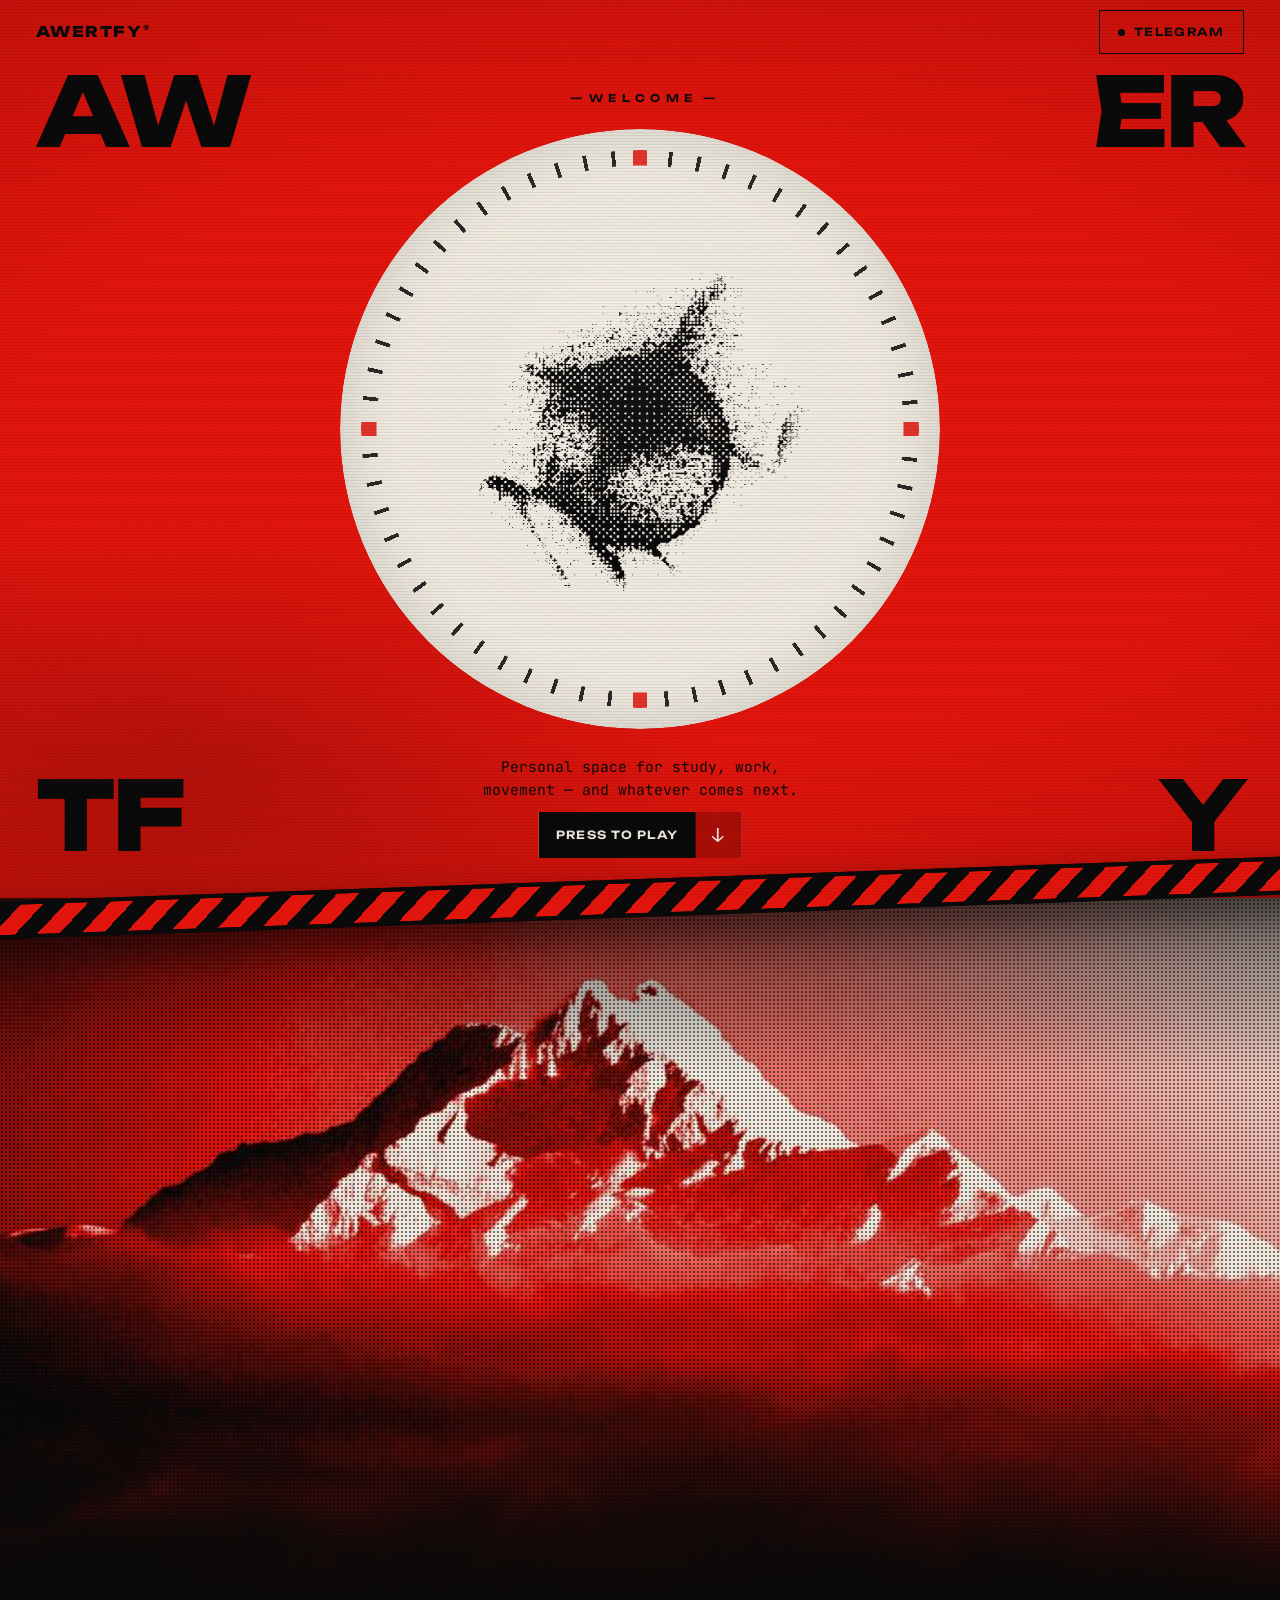
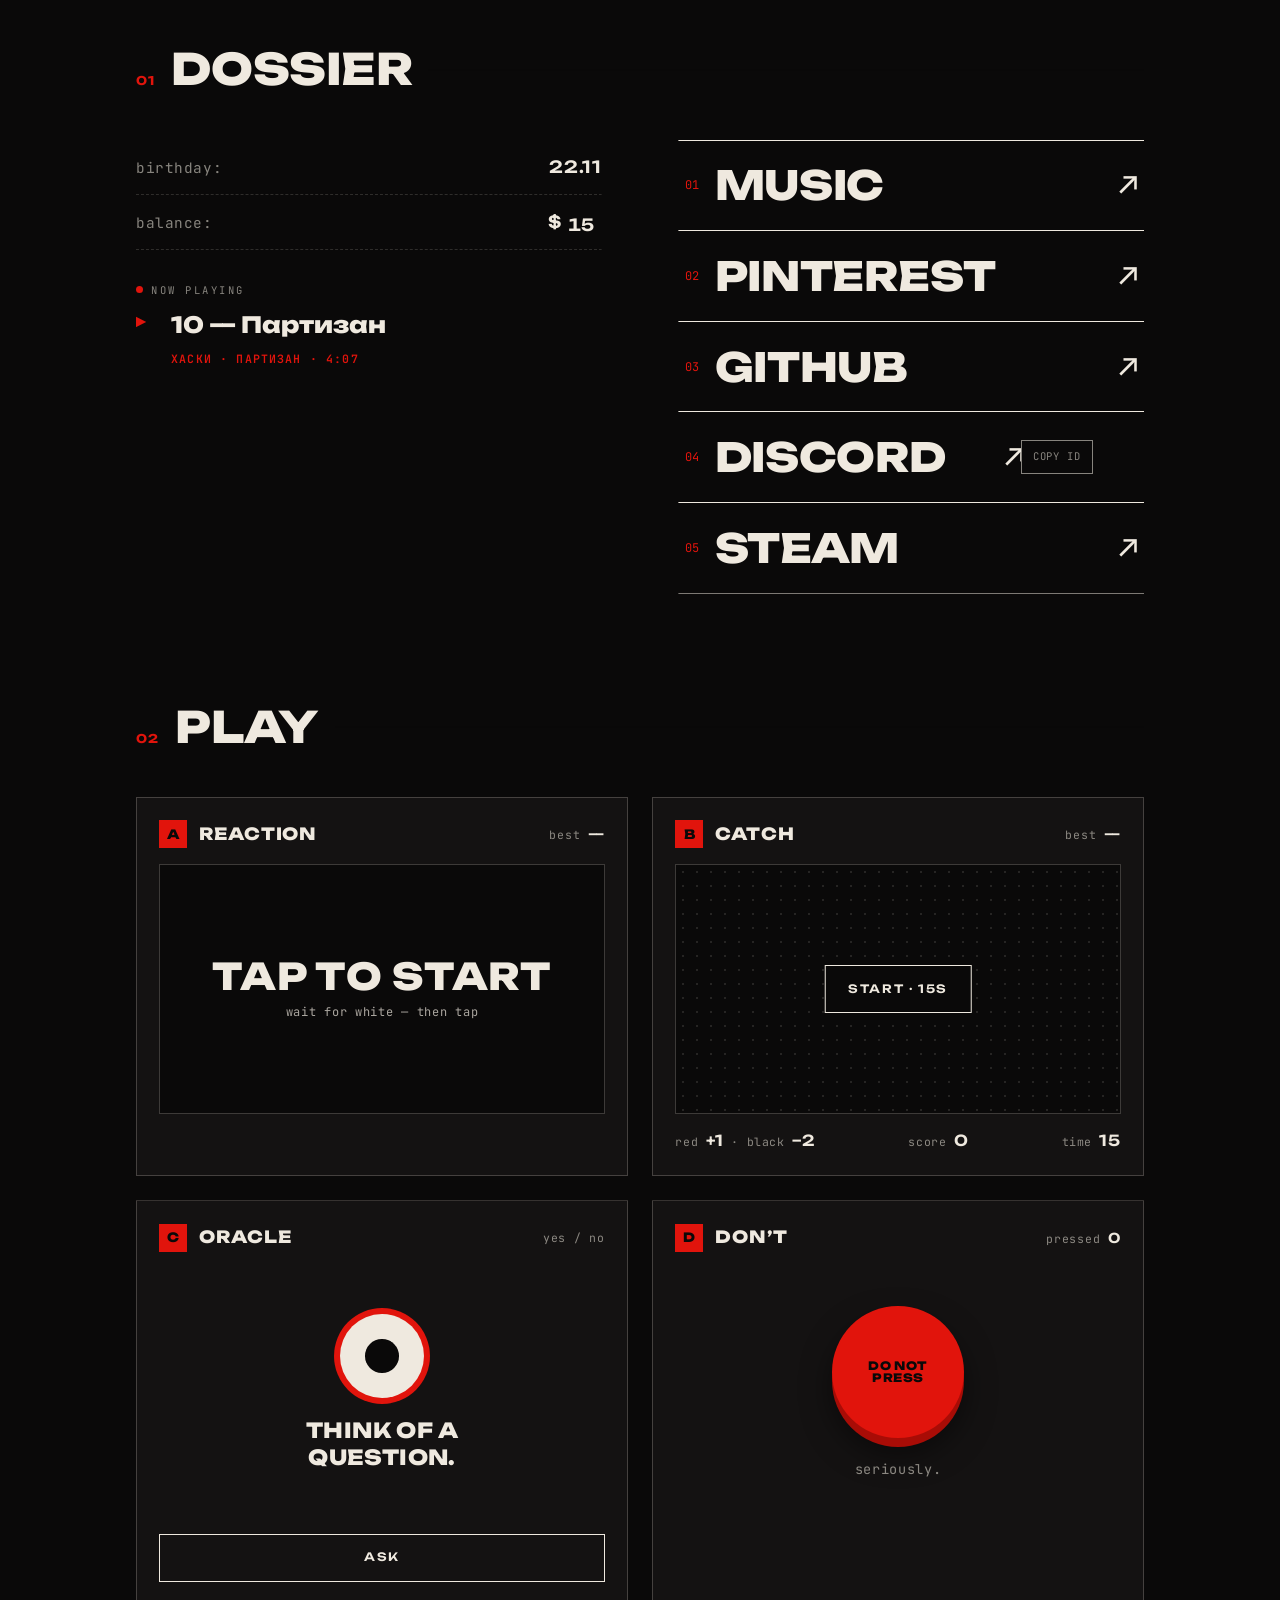
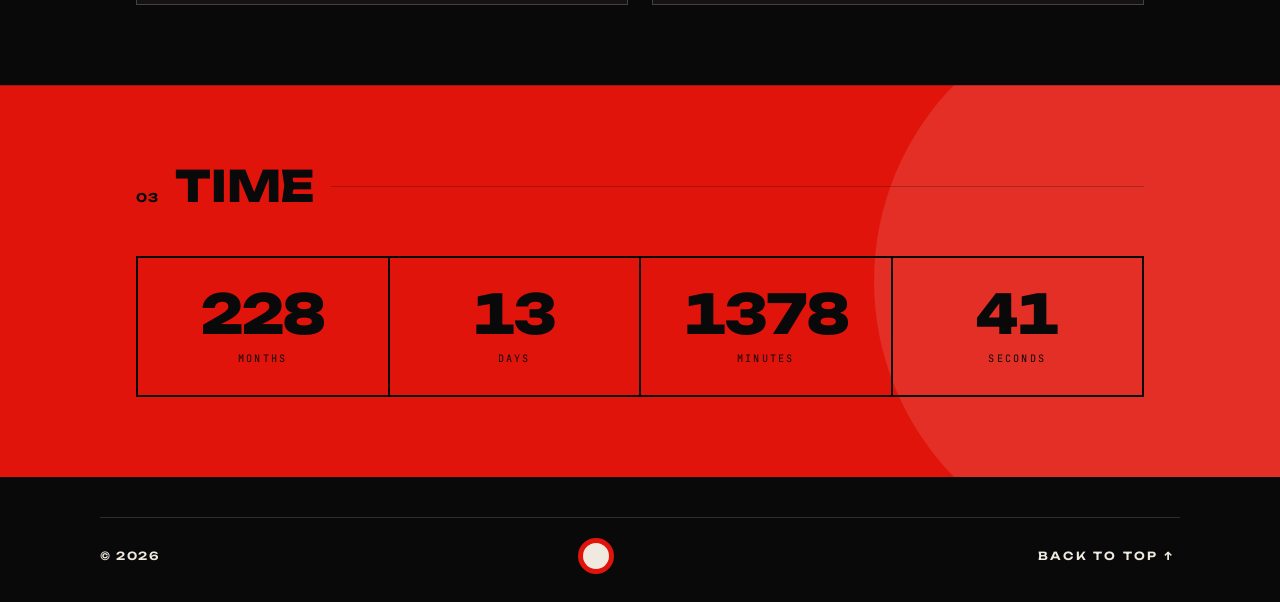
==== commit 3ebe4ada: "Add files via upload" ====
--- a/index.html
+++ b/index.html
@@ -1919,6 +1919,69 @@
   .hero { padding-bottom: calc(6.4rem + var(--safe-b)); }
 }
 
+/* Discord: ссылка + кнопка «скопировать ID» */
+.link-wrap {
+  position: relative;
+}
+
+.link-wrap .link-row {
+  padding-right: 7.5rem;
+}
+
+.copy-id {
+  position: absolute;
+  top: 50%;
+  right: 3.2rem;
+  translate: 0 -50%;
+  z-index: 2;
+  min-height: 34px;
+  padding: 0 0.7rem;
+  border: 1.5px solid currentColor;
+  font-family: var(--mono);
+  font-size: 0.66rem;
+  letter-spacing: 0.08em;
+  text-transform: uppercase;
+  color: var(--bone-dim);
+  background: var(--black);
+  touch-action: manipulation;
+  transition: color 0.3s var(--ease), background 0.3s var(--ease), border-color 0.3s var(--ease);
+}
+
+.copy-id.is-copied {
+  color: var(--black);
+  background: var(--bone);
+  border-color: var(--bone);
+}
+
+@media (hover: hover) {
+  .copy-id:hover { color: var(--bone); }
+  .link-wrap:hover .copy-id:not(.is-copied) { color: var(--black); background: var(--red); border-color: var(--black); }
+}
+
+@media (max-width: 700px) {
+  .link-wrap .link-row { padding-right: 6.4rem; }
+  .copy-id { right: 2.4rem; font-size: 0.6rem; padding: 0 0.55rem; }
+}
+
+@media (max-width: 360px) {
+  .link-name { font-size: 1.3rem; }
+}
+
+/* телефон горизонтально: круг меньше, кнопка не налезает */
+@media (max-height: 520px) and (orientation: landscape) {
+  .hero { --sun: 52vh; padding-bottom: 4.6rem; justify-content: flex-start; }
+  .eyebrow { display: none; }
+  .create-chip { bottom: calc(1.7rem + var(--safe-b)); }
+  .hero-corners { bottom: calc(2rem + var(--safe-b)); }
+  .corner { font-size: clamp(2rem, 9vh, 3rem); }
+}
+@media (max-height: 520px) and (orientation: landscape) {
+  .hero { --sun: 48vh; padding-top: calc(var(--top-h) + var(--safe-t) + 0.2rem); }
+}
+@media (max-width: 700px) and (max-height: 520px) and (orientation: landscape) {
+  .create-chip { bottom: auto; margin-top: 0.9rem; }
+}
+
 </style>
   <noscript>
     <style>
@@ -2019,6 +2082,18 @@
           </a>
           <a class="link-row" href="https://pin.it/2qXwwrw3d" target="_blank" rel="noopener noreferrer">
             <span class="link-idx">02</span><span class="link-name" data-scramble>Pinterest</span><span class="link-arrow" aria-hidden="true">↗</span>
+          </a>
+          <a class="link-row" href="https://github.com/awertfy1" target="_blank" rel="noopener noreferrer">
+            <span class="link-idx">03</span><span class="link-name" data-scramble>GitHub</span><span class="link-arrow" aria-hidden="true">↗</span>
+          </a>
+          <div class="link-wrap">
+            <a class="link-row" href="https://discord.com/users/725312353247428658" target="_blank" rel="noopener noreferrer">
+              <span class="link-idx">04</span><span class="link-name" data-scramble>Discord</span><span class="link-arrow" aria-hidden="true">↗</span>
+            </a>
+            <button class="copy-id" id="copy-discord" type="button" data-copy="725312353247428658" aria-label="Copy Discord ID 725312353247428658">copy id</button>
+          </div>
+          <a class="link-row" href="https://steamcommunity.com/profiles/76561199109775012/" target="_blank" rel="noopener noreferrer">
+            <span class="link-idx">05</span><span class="link-name" data-scramble>Steam</span><span class="link-arrow" aria-hidden="true">↗</span>
           </a>
         </div>
       </div>
@@ -2923,6 +2998,42 @@
     });
   }
 
+
+  /* копирование Discord ID */
+  function initCopy() {
+    document.querySelectorAll("[data-copy]").forEach(function (btn) {
+      var label = btn.textContent;
+      btn.addEventListener("click", function () {
+        var text = btn.getAttribute("data-copy");
+        function done() {
+          btn.textContent = "copied ✓";
+          btn.classList.add("is-copied");
+          setTimeout(function () {
+            btn.textContent = label;
+            btn.classList.remove("is-copied");
+          }, 1600);
+        }
+        function fallback() {
+          var ta = document.createElement("textarea");
+          ta.value = text;
+          ta.setAttribute("readonly", "");
+          ta.style.position = "fixed";
+          ta.style.opacity = "0";
+          document.body.appendChild(ta);
+          ta.select();
+          try { document.execCommand("copy"); } catch (e) {}
+          ta.remove();
+          done();
+        }
+        if (navigator.clipboard && navigator.clipboard.writeText) {
+          navigator.clipboard.writeText(text).then(done, fallback);
+        } else {
+          fallback();
+        }
+      });
+    });
+  }
+
   function safe(fn) {
     try { fn(); } catch (e) { if (window.console) console.warn(e); }
   }
@@ -2949,6 +3060,7 @@
   safe(initOracle);
   safe(initDanger);
   safe(initStamps);
+  safe(initCopy);
 })();
 
 </script>
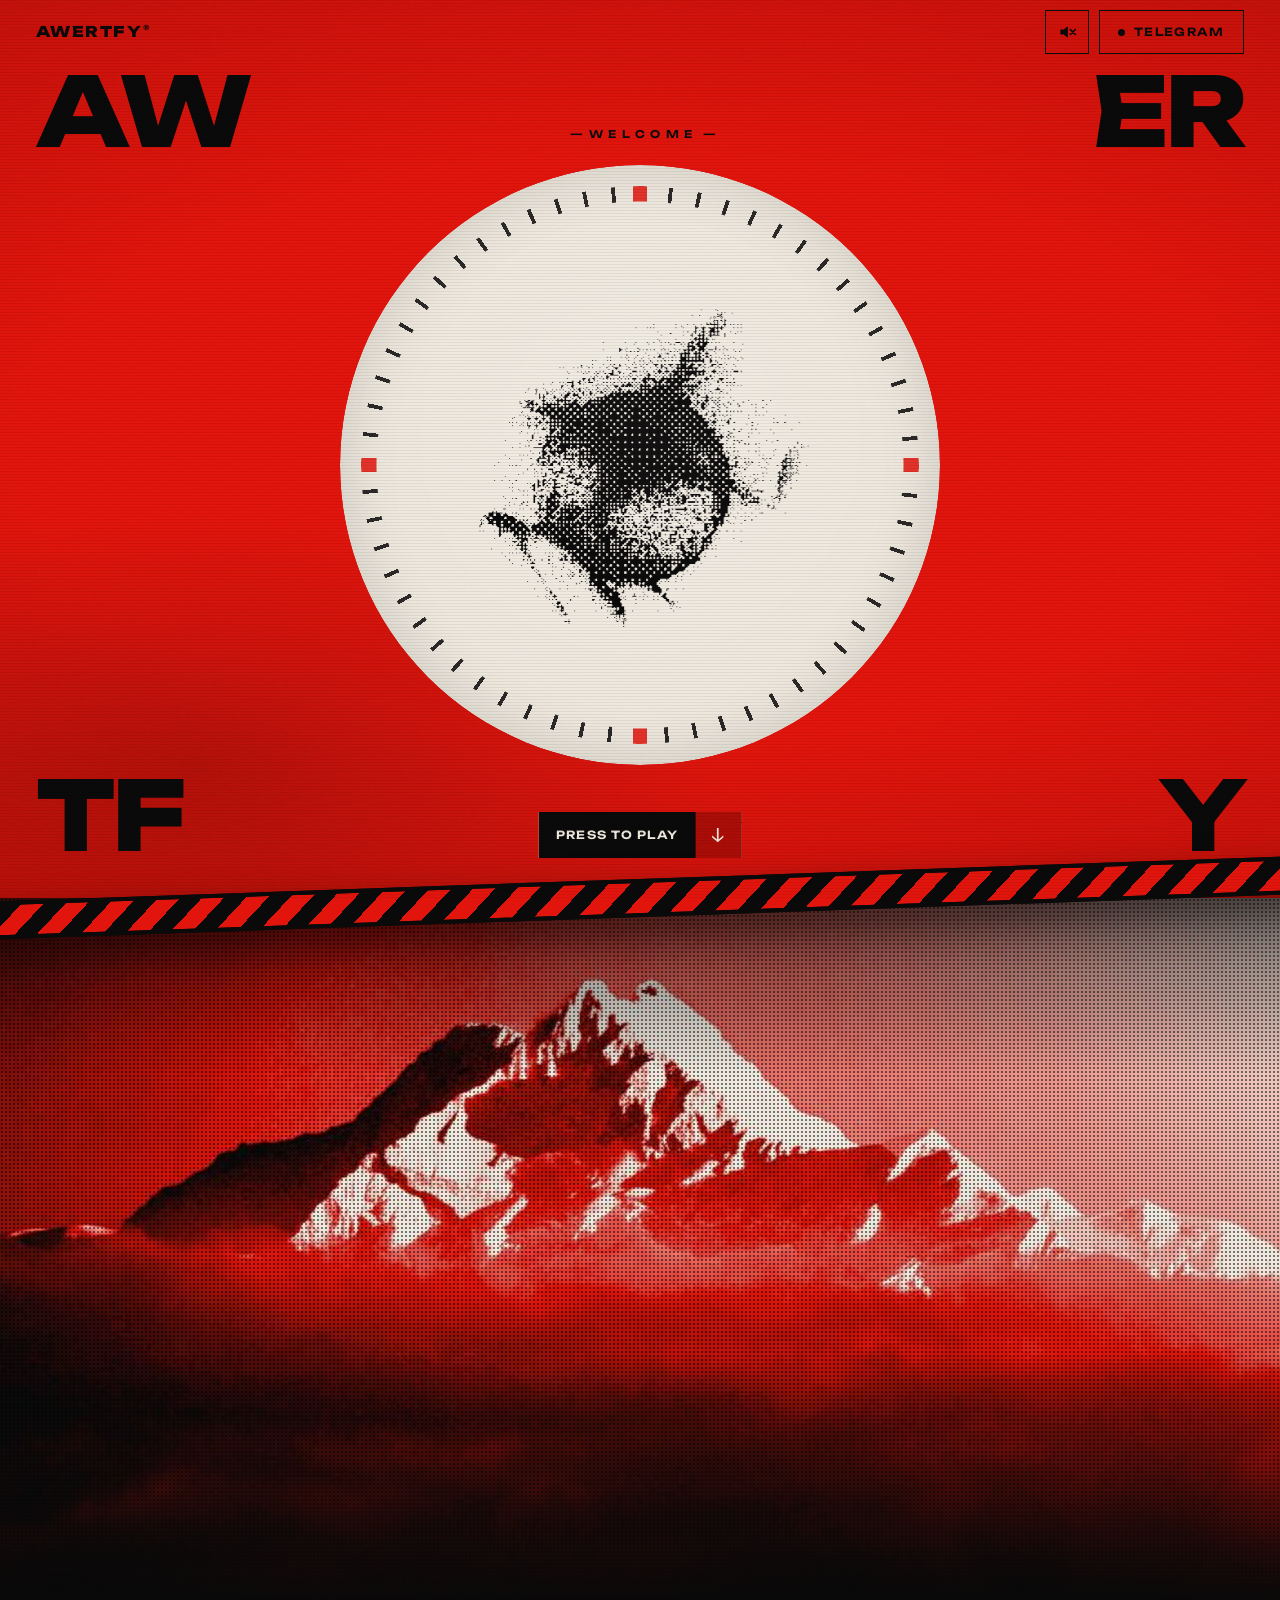
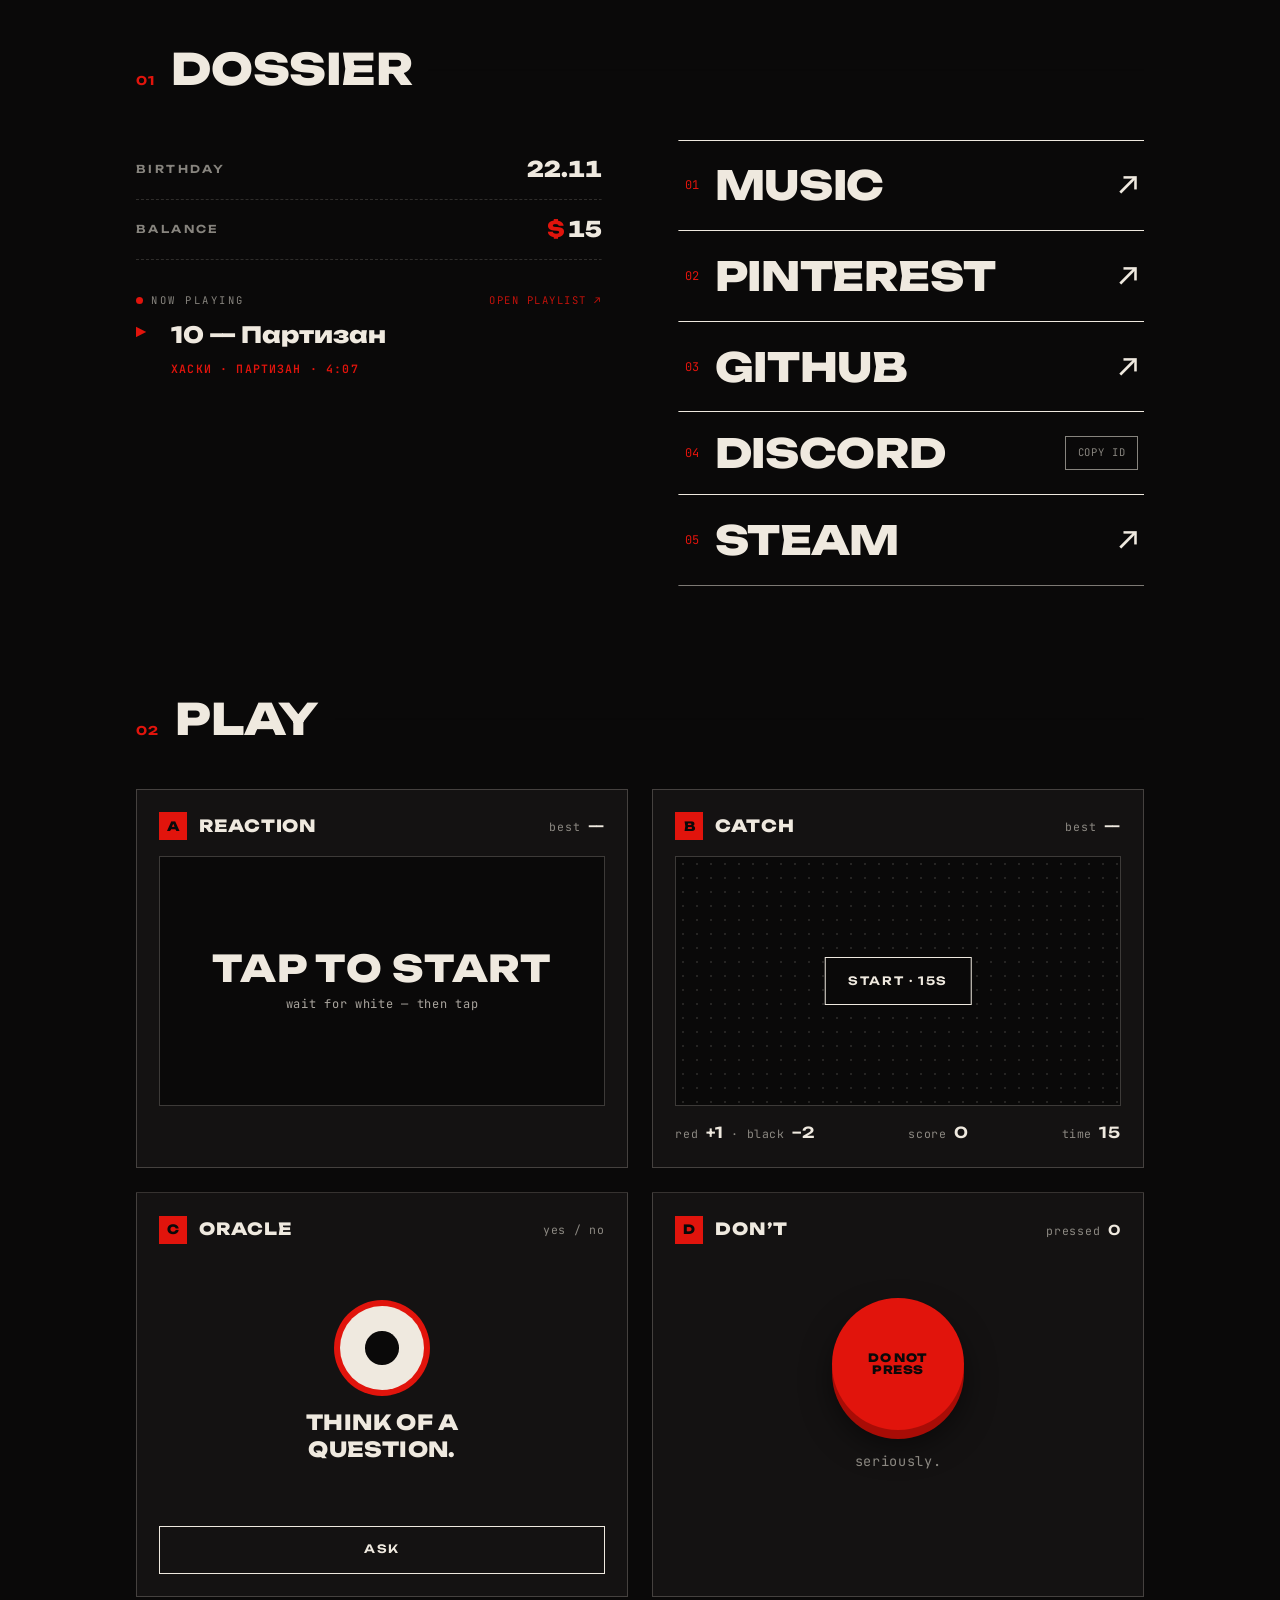
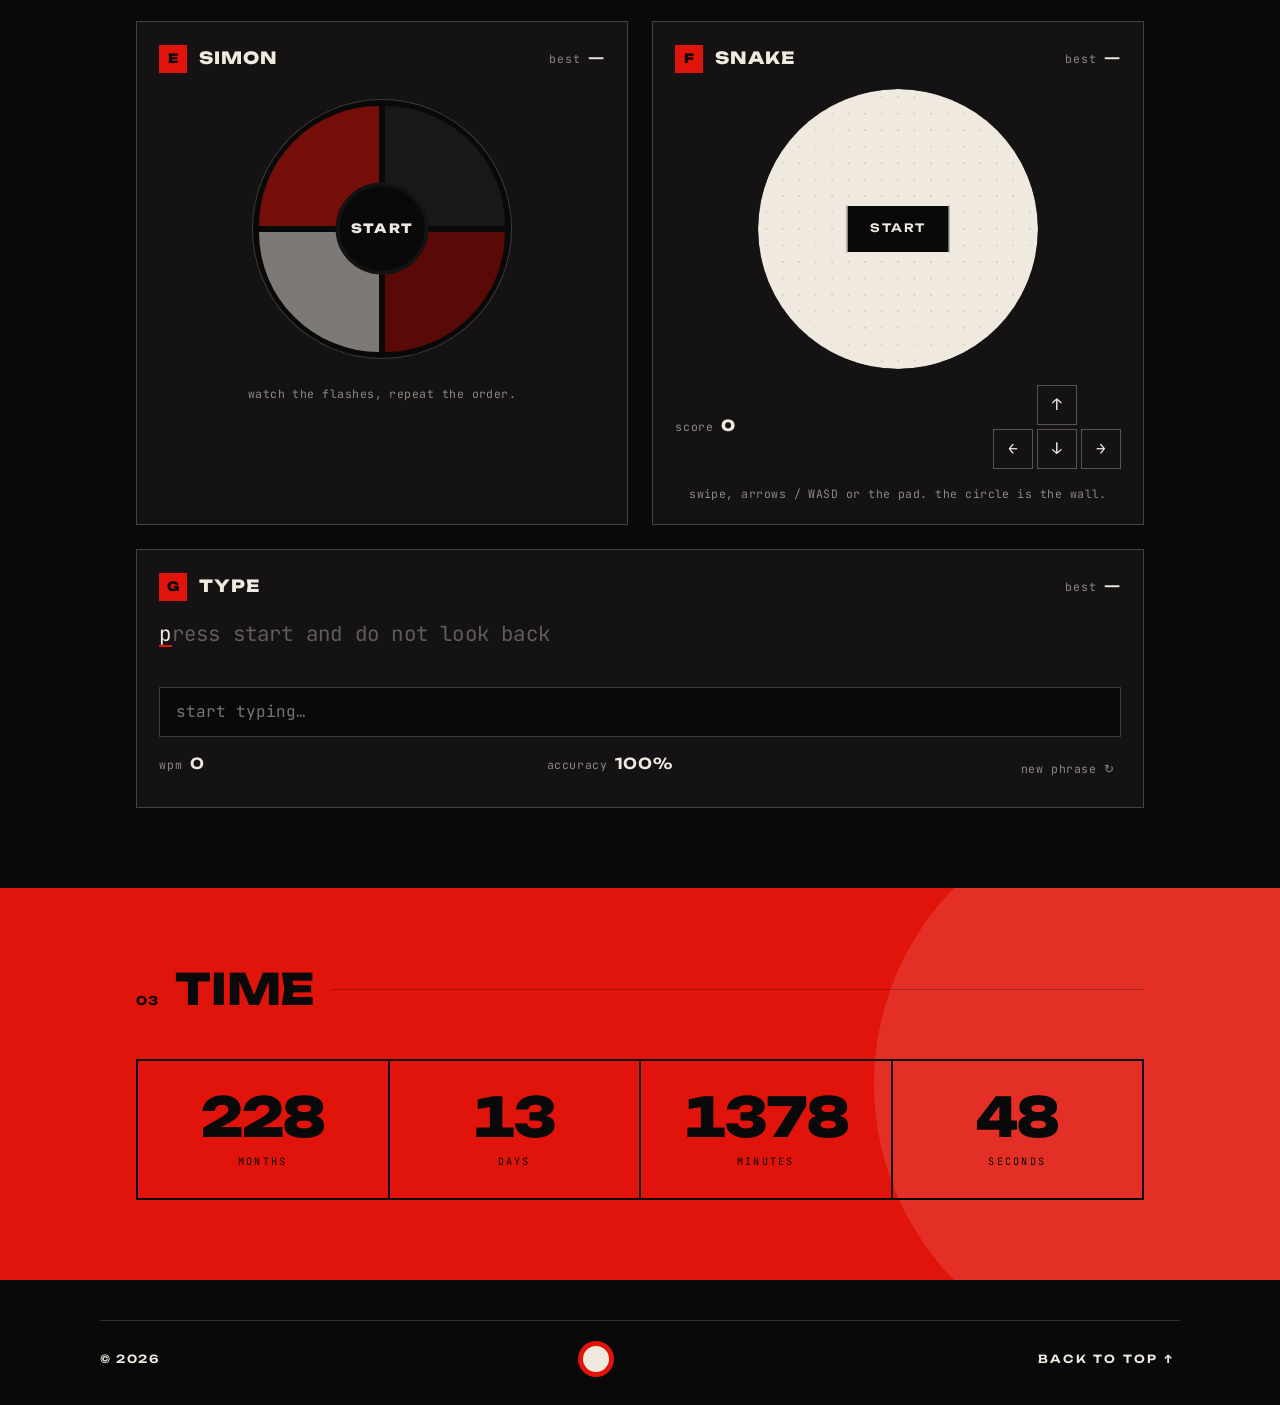
==== commit 793883ce: "Add files via upload" ====
--- a/index.html
+++ b/index.html
@@ -5,7 +5,18 @@
   <meta name="viewport" content="width=device-width, initial-scale=1.0, viewport-fit=cover" />
   <meta name="theme-color" content="#e1140c" />
   <title>awertfy</title>
-  <meta name="description" content="awertfy — personal space." />
+  <meta name="description" content="awertfy — links, music, games." />
+  <meta property="og:type" content="website" />
+  <meta property="og:site_name" content="awertfy" />
+  <meta property="og:url" content="https://awertfy.ru/" />
+  <meta property="og:title" content="awertfy" />
+  <meta property="og:description" content="links · music · games" />
+  <meta property="og:image" content="https://awertfy.ru/og.jpg" />
+  <meta property="og:image:width" content="1200" />
+  <meta property="og:image:height" content="630" />
+  <meta name="twitter:card" content="summary_large_image" />
+  <meta name="twitter:title" content="awertfy" />
+  <meta name="twitter:image" content="https://awertfy.ru/og.jpg" />
   <link rel="icon" type="image/svg+xml" href="data:image/svg+xml,%3Csvg xmlns='http://www.w3.org/2000/svg' viewBox='0 0 32 32'%3E%3Crect width='32' height='32' fill='%23e1140c'/%3E%3Ccircle cx='16' cy='16' r='11.5' fill='%23efe9df'/%3E%3Ccircle cx='16' cy='16' r='5.5' fill='%230a0909'/%3E%3C/svg%3E" />
   <link rel="apple-touch-icon" href="assets/apple-touch-icon.png" />
   <link rel="preconnect" href="https://fonts.googleapis.com" />
@@ -1982,6 +1993,317 @@
   .create-chip { bottom: auto; margin-top: 0.9rem; }
 }
 
+/* v22: строки birthday / balance — один шрифт, ровная базовая линия */
+.row {
+  align-items: center;
+  padding: 1rem 0;
+}
+
+.row .muted {
+  font-family: var(--cond);
+  font-weight: 600;
+  font-size: 0.68rem;
+  letter-spacing: 0.22em;
+  text-transform: uppercase;
+  color: var(--bone-dim);
+}
+
+.row b {
+  display: inline-flex;
+  align-items: center;
+  gap: 0.12em;
+  height: 1.25em;
+  font-family: var(--cond);
+  font-weight: 800;
+  font-size: clamp(1.1rem, 2.6vw, 1.35rem);
+  line-height: 1.25em;
+  letter-spacing: 0;
+  font-variant-numeric: tabular-nums;
+}
+
+.row .cur {
+  color: var(--red);
+}
+
+.row .balance-slot {
+  top: 0;
+  vertical-align: top;
+  min-width: 0;
+  text-align: left;
+}
+
+/* Discord: «copy id» стоит на месте стрелки */
+.link-wrap .link-row { padding-right: 0.4rem; }
+.link-wrap .link-arrow { display: none; }
+
+.copy-id {
+  right: 0.4rem;
+  transition: color 0.3s var(--ease), background 0.3s var(--ease), border-color 0.3s var(--ease), right 0.45s var(--ease);
+}
+
+@media (hover: hover) {
+  .link-wrap:hover .copy-id { right: 1.2rem; }
+}
+
+@media (max-width: 700px) {
+  .link-wrap .link-row { padding-right: 0.2rem; }
+  .copy-id { right: 0.2rem; }
+}
+
+/* =========================================================
+   v23: звук, now playing → плейлист, Simon, Snake, Type
+   ========================================================= */
+
+.top-right {
+  display: flex;
+  align-items: center;
+  gap: 0.6rem;
+}
+
+.sound-btn {
+  display: grid;
+  place-items: center;
+  width: 44px;
+  height: 44px;
+  border: 1.5px solid currentColor;
+  color: inherit;
+  transition: background 0.3s var(--ease), color 0.3s var(--ease);
+}
+
+.sound-btn svg {
+  width: 20px;
+  height: 20px;
+  fill: none;
+  stroke: currentColor;
+  stroke-width: 2;
+  stroke-linecap: round;
+  stroke-linejoin: round;
+}
+
+.sound-btn .spk { fill: currentColor; stroke: none; }
+.sound-btn .wave { display: none; }
+.sound-btn[aria-pressed="true"] .wave { display: inline; animation: pulse 1.4s ease-in-out infinite; }
+.sound-btn[aria-pressed="true"] .mute { display: none; }
+
+@media (hover: hover) {
+  .topbar:not(.is-scrolled) .sound-btn:hover { background: var(--black); color: var(--red); }
+  .topbar.is-scrolled .sound-btn:hover { background: var(--bone); color: var(--black); }
+}
+
+/* now playing — ссылка на плейлист */
+a.quote-block {
+  display: block;
+  color: inherit;
+  transition: color 0.3s var(--ease);
+}
+
+.np-label em {
+  margin-left: auto;
+  font-style: normal;
+  color: var(--red);
+  letter-spacing: 0.14em;
+  opacity: 0.85;
+  transition: opacity 0.3s var(--ease), transform 0.3s var(--ease);
+}
+
+@media (hover: hover) {
+  a.quote-block:hover .np-label em { opacity: 1; transform: translateX(-4px); }
+  a.quote-block:hover #quote-text { color: var(--red); }
+}
+
+a.quote-block:active #quote-text { color: var(--red); }
+
+.game--wide { grid-column: 1 / -1; }
+
+.game-note {
+  margin: 0;
+  font-size: 0.72rem;
+  letter-spacing: 0.04em;
+  color: var(--bone-dim);
+  text-align: center;
+}
+
+/* E — Simon */
+.simon-wrap {
+  display: grid;
+  place-items: center;
+  min-height: clamp(220px, 28vw, 280px);
+}
+
+.simon {
+  position: relative;
+  display: grid;
+  grid-template-columns: 1fr 1fr;
+  gap: 6px;
+  width: min(100%, 260px);
+  aspect-ratio: 1;
+  padding: 6px;
+  border-radius: 50%;
+  background: var(--black);
+  border: 1.5px solid rgba(239, 233, 223, 0.22);
+}
+
+.simon-pad {
+  position: relative;
+  border: 0;
+  padding: 0;
+  opacity: 0.5;
+  touch-action: manipulation;
+  transition: opacity 0.12s, filter 0.12s, transform 0.12s;
+}
+
+.simon-pad[data-pad="0"] { background: var(--red); border-radius: 100% 0 0 0; }
+.simon-pad[data-pad="1"] { background: #2b2626; border-radius: 0 100% 0 0; }
+.simon-pad[data-pad="2"] { background: var(--bone); border-radius: 0 0 0 100%; }
+.simon-pad[data-pad="3"] { background: var(--red-deep); border-radius: 0 0 100% 0; }
+
+.simon-pad.is-lit {
+  opacity: 1;
+  filter: brightness(1.25);
+  transform: scale(0.97);
+}
+
+.simon-pad[data-pad="1"].is-lit { background: #5a5050; }
+
+.simon.is-locked .simon-pad { pointer-events: none; }
+.simon.is-wrong { animation: shake 0.4s; }
+
+.simon-core {
+  position: absolute;
+  top: 50%;
+  left: 50%;
+  width: 36%;
+  aspect-ratio: 1;
+  translate: -50% -50%;
+  border-radius: 50%;
+  background: var(--black);
+  border: 4px solid var(--ink);
+  color: var(--bone);
+  font-family: var(--cond);
+  font-weight: 800;
+  font-size: 0.8rem;
+  letter-spacing: 0.08em;
+  text-transform: uppercase;
+  touch-action: manipulation;
+}
+
+.simon-core #simon-label { display: block; }
+.simon-core.is-level #simon-label { font-size: 1.6rem; letter-spacing: 0; }
+
+/* F — Snake */
+.snake-wrap {
+  position: relative;
+  display: grid;
+  place-items: center;
+  min-height: clamp(220px, 28vw, 280px);
+}
+
+.snake-canvas {
+  width: min(100%, 280px);
+  height: auto;
+  aspect-ratio: 1;
+  touch-action: none;
+  border-radius: 50%;
+}
+
+.snake-start { z-index: 2; }
+
+.snake-ctrl {
+  display: flex;
+  align-items: center;
+  justify-content: space-between;
+  gap: 1rem;
+}
+
+.snake-score {
+  font-size: 0.72rem;
+  letter-spacing: 0.05em;
+  color: var(--bone-dim);
+}
+
+.snake-score b {
+  font-family: var(--cond);
+  font-weight: 800;
+  font-size: 0.95rem;
+  color: var(--bone);
+}
+
+.dpad {
+  display: grid;
+  grid-template-columns: repeat(3, 40px);
+  grid-template-rows: repeat(2, 40px);
+  gap: 4px;
+}
+
+.dpad button {
+  border: 1.5px solid rgba(239, 233, 223, 0.3);
+  color: var(--bone);
+  font-size: 1rem;
+  touch-action: manipulation;
+  transition: background 0.15s, color 0.15s;
+}
+
+.dpad button:active { background: var(--red); color: var(--black); }
+.dpad [data-dir="up"] { grid-column: 2; grid-row: 1; }
+.dpad [data-dir="left"] { grid-column: 1; grid-row: 2; }
+.dpad [data-dir="down"] { grid-column: 2; grid-row: 2; }
+.dpad [data-dir="right"] { grid-column: 3; grid-row: 2; }
+
+/* G — Type */
+.type-phrase {
+  margin: 0;
+  min-height: 2.6em;
+  font-family: var(--mono);
+  font-size: clamp(1rem, 2.4vw, 1.3rem);
+  line-height: 1.6;
+  letter-spacing: 0.01em;
+  color: rgba(239, 233, 223, 0.35);
+  word-break: break-word;
+}
+
+.type-phrase .ok { color: var(--bone); }
+.type-phrase .bad { color: var(--black); background: var(--red); }
+.type-phrase .cur { box-shadow: inset 0 -2px 0 var(--red); color: var(--bone); }
+
+.type-input {
+  width: 100%;
+  min-height: 50px;
+  padding: 0 1rem;
+  background: var(--black);
+  border: 1.5px solid rgba(239, 233, 223, 0.22);
+  color: var(--bone);
+  font-family: var(--mono);
+  font-size: 16px; /* без зума на iPhone */
+  outline: none;
+  transition: border-color 0.3s var(--ease);
+}
+
+.type-input:focus { border-color: var(--red); }
+.type-input.is-done { border-color: var(--bone); }
+
+.type-skip {
+  min-height: 32px;
+  font-family: var(--mono);
+  font-size: 0.72rem;
+  letter-spacing: 0.05em;
+  color: var(--bone-dim);
+}
+
+@media (hover: hover) {
+  .type-skip:hover { color: var(--red); }
+}
+
+@media (max-width: 700px) {
+  .top-right { gap: 0.4rem; }
+  .sound-btn { width: 40px; height: 40px; }
+  .np-label em { letter-spacing: 0.06em; }
+}
+
+@media (max-width: 360px) {
+  .top-cta { padding: 0 0.6rem; letter-spacing: 0.08em; }
+  .logo { letter-spacing: 0.06em; }
+}
+
 </style>
   <noscript>
     <style>
@@ -2008,9 +2330,14 @@
 
   <header class="topbar" id="topbar">
     <a class="logo" href="/" data-scramble>awertfy<span>®</span></a>
+    <div class="top-right">
+    <button class="sound-btn" id="sound-btn" type="button" aria-pressed="false" aria-label="Sound">
+      <svg viewBox="0 0 24 24" aria-hidden="true"><path class="spk" d="M4 9h4l5-4v14l-5-4H4z"/><path class="wave" d="M16 8.5a5 5 0 0 1 0 7M18.5 6a8.5 8.5 0 0 1 0 12"/><path class="mute" d="M16 9l6 6M22 9l-6 6"/></svg>
+    </button>
     <a class="top-cta" href="https://t.me/awertfy" target="_blank" rel="noopener noreferrer" data-magnetic>
       <span class="top-cta-dot" aria-hidden="true"></span>telegram
     </a>
+    </div>
   </header>
 
   <section class="hero" id="hero" aria-label="Hero">
@@ -2035,10 +2362,6 @@
       </div>
     </figure>
 
-    <p class="lede reveal-up">
-      Personal space for study, work, movement — and whatever comes next.
-    </p>
-
     <a class="create-chip reveal-up" href="#play" data-scroll="play" data-magnetic>
       <span class="create-text">press to play</span>
       <span class="create-mark" aria-hidden="true">↓</span>
@@ -2063,17 +2386,17 @@
 
       <div class="bio-grid">
         <div class="bio-col info reveal">
-          <p class="row"><span class="muted">birthday:</span> <b>22.11</b></p>
+          <p class="row"><span class="muted">birthday</span> <b>22.11</b></p>
           <p class="row">
-            <span class="muted">balance:</span>
-            <b>$<span class="balance-slot"><span class="balance-reel" id="balance-reel"><span class="balance-num">15</span></span></span></b>
+            <span class="muted">balance</span>
+            <b><span class="cur">$</span><span class="balance-slot"><span class="balance-reel" id="balance-reel"><span class="balance-num">15</span></span></span></b>
           </p>
-          <p class="quote-block">
-            <span class="np-label"><i></i>now playing</span>
+          <a class="quote-block" href="https://music.yandex.ru/playlists/lk.5f6472e1-83b2-4dea-b396-37c7a08ac667?utm_source=desktop&utm_medium=copy_link" target="_blank" rel="noopener noreferrer">
+            <span class="np-label"><i></i>now playing<em>open playlist ↗</em></span>
             <span class="quote-mark" aria-hidden="true">▶</span><span id="quote-text"></span><span class="quote-cursor" aria-hidden="true">|</span>
             <br />
             <span class="quote-author" id="quote-author"></span><span class="quote-cursor author-cursor" aria-hidden="true">|</span>
-          </p>
+          </a>
         </div>
 
         <div class="bio-col links reveal">
@@ -2157,6 +2480,61 @@
           <div class="danger">
             <button class="danger-btn" id="danger-btn" type="button"><span>do not press</span></button>
             <p class="danger-msg" id="danger-msg" aria-live="polite">seriously.</p>
+          </div>
+        </article>
+
+        <article class="game reveal">
+          <header class="game-head">
+            <span class="game-tag">E</span>
+            <h3>Simon</h3>
+            <span class="game-best">best <b id="simon-best">—</b></span>
+          </header>
+          <div class="simon-wrap">
+            <div class="simon" id="simon">
+              <button class="simon-pad" data-pad="0" type="button" aria-label="Red pad"></button>
+              <button class="simon-pad" data-pad="1" type="button" aria-label="Black pad"></button>
+              <button class="simon-pad" data-pad="2" type="button" aria-label="Bone pad"></button>
+              <button class="simon-pad" data-pad="3" type="button" aria-label="Dark red pad"></button>
+              <button class="simon-core" id="simon-start" type="button"><span id="simon-label">start</span></button>
+            </div>
+          </div>
+          <p class="game-note" id="simon-msg" aria-live="polite">watch the flashes, repeat the order.</p>
+        </article>
+
+        <article class="game reveal">
+          <header class="game-head">
+            <span class="game-tag">F</span>
+            <h3>Snake</h3>
+            <span class="game-best">best <b id="snake-best">—</b></span>
+          </header>
+          <div class="snake-wrap">
+            <canvas class="snake-canvas" id="snake-canvas" width="340" height="340" aria-label="Snake game field"></canvas>
+            <button class="catch-start snake-start" id="snake-start" type="button">start</button>
+          </div>
+          <div class="snake-ctrl">
+            <span class="snake-score">score <b id="snake-score">0</b></span>
+            <div class="dpad" aria-label="Controls">
+              <button type="button" data-dir="up" aria-label="Up">↑</button>
+              <button type="button" data-dir="left" aria-label="Left">←</button>
+              <button type="button" data-dir="down" aria-label="Down">↓</button>
+              <button type="button" data-dir="right" aria-label="Right">→</button>
+            </div>
+          </div>
+          <p class="game-note">swipe, arrows / WASD or the pad. the circle is the wall.</p>
+        </article>
+
+        <article class="game game--wide reveal">
+          <header class="game-head">
+            <span class="game-tag">G</span>
+            <h3>Type</h3>
+            <span class="game-best">best <b id="type-best">—</b></span>
+          </header>
+          <p class="type-phrase" id="type-phrase" aria-live="polite"></p>
+          <input class="type-input" id="type-input" type="text" inputmode="text" autocomplete="off" autocorrect="off" autocapitalize="off" spellcheck="false" placeholder="start typing…" aria-label="Type the phrase" />
+          <div class="catch-hud">
+            <span>wpm <b id="type-wpm">0</b></span>
+            <span>accuracy <b id="type-acc">100%</b></span>
+            <button class="type-skip" id="type-skip" type="button">new phrase ↻</button>
           </div>
         </article>
       </div>
@@ -2767,10 +3145,12 @@
         timer = setTimeout(function () {
           t0 = performance.now();
           set("go", "tap!", "now now now");
+          SFX.go();
         }, 1300 + Math.random() * 2700);
       } else if (state === "wait") {
         clearTimeout(timer);
         set("early", "too early", "tap to try again");
+        SFX.bad();
       } else if (state === "go") {
         var ms = Math.round(performance.now() - t0);
         var verdict = ms < 200 ? "inhuman." : ms < 260 ? "sharp." : ms < 330 ? "not bad." : "sleepy.";
@@ -2781,6 +3161,7 @@
           verdict = "new best — " + verdict;
         }
         set("result", ms + " ms", verdict + " tap to retry");
+        SFX.blip();
       }
     }
 
@@ -2846,6 +3227,7 @@
         dot._hit = true;
         clearTimeout(gone);
         score += bad ? -2 : 1;
+        if (bad) SFX.bad(); else SFX.good();
         scoreEl.textContent = score;
         pop(x + size / 2, y + size / 2, bad ? "−2" : "+1", bad);
         if (bad) field.animate([{ transform: "translateX(-6px)" }, { transform: "translateX(6px)" }, { transform: "none" }], { duration: 220 });
@@ -2875,6 +3257,7 @@
         msg = "new best: " + score;
       }
       startBtn.textContent = msg + " · again";
+      SFX.win();
       startBtn.hidden = false;
     }
 
@@ -2922,6 +3305,7 @@
       var answer = ANSWERS[i];
       setTimeout(function () {
         out.textContent = "";
+        SFX.blip();
         var c = 0;
         (function type() {
           out.textContent = answer.slice(0, ++c);
@@ -2959,11 +3343,13 @@
       btn.classList.remove("is-shaking");
       btn.offsetWidth;
       btn.classList.add("is-shaking");
+      SFX.thud();
       if (navigator.vibrate) { try { navigator.vibrate(30); } catch (e) {} }
 
       if (session % 10 === 0) {
         msg.textContent = "you broke it.";
         document.body.classList.add("chaos");
+        SFX.chaos();
         if (navigator.vibrate) { try { navigator.vibrate([80, 40, 80, 40, 160]); } catch (e) {} }
         setTimeout(function () {
           document.body.classList.remove("chaos");
@@ -3034,6 +3420,517 @@
     });
   }
 
+
+  /* =========================================================
+     Звук (WebAudio, без файлов). По умолчанию выключен.
+     ========================================================= */
+  var SFX = (function () {
+    var ctx = null;
+    var on = store("sound") === "1";
+    var master = null;
+
+    function ensure() {
+      if (!ctx) {
+        var AC = window.AudioContext || window.webkitAudioContext;
+        if (!AC) return null;
+        ctx = new AC();
+        master = ctx.createGain();
+        master.gain.value = 0.22;
+        master.connect(ctx.destination);
+      }
+      if (ctx.state === "suspended") ctx.resume();
+      return ctx;
+    }
+
+    function tone(freq, dur, type, vol, slide) {
+      if (!on) return;
+      var c = ensure();
+      if (!c) return;
+      var t = c.currentTime;
+      var o = c.createOscillator();
+      var g = c.createGain();
+      o.type = type || "square";
+      o.frequency.setValueAtTime(freq, t);
+      if (slide) o.frequency.exponentialRampToValueAtTime(slide, t + dur);
+      g.gain.setValueAtTime(0.0001, t);
+      g.gain.exponentialRampToValueAtTime(vol || 0.5, t + 0.008);
+      g.gain.exponentialRampToValueAtTime(0.0001, t + dur);
+      o.connect(g);
+      g.connect(master);
+      o.start(t);
+      o.stop(t + dur + 0.02);
+    }
+
+    function noise(dur, vol) {
+      if (!on) return;
+      var c = ensure();
+      if (!c) return;
+      var len = Math.floor(c.sampleRate * dur);
+      var buf = c.createBuffer(1, len, c.sampleRate);
+      var data = buf.getChannelData(0);
+      for (var i = 0; i < len; i++) data[i] = (Math.random() * 2 - 1) * (1 - i / len);
+      var src = c.createBufferSource();
+      var g = c.createGain();
+      g.gain.value = vol || 0.4;
+      src.buffer = buf;
+      src.connect(g);
+      g.connect(master);
+      src.start();
+    }
+
+    var SIMON = [330, 262, 392, 196];
+
+    return {
+      isOn: function () { return on; },
+      set: function (v) {
+        on = !!v;
+        store("sound", on ? "1" : "0");
+        if (on) ensure();
+      },
+      unlock: function () { if (on) ensure(); },
+      click: function () { tone(1800, 0.03, "square", 0.18); },
+      tick: function () { tone(2400, 0.015, "square", 0.08); },
+      blip: function () { tone(880, 0.08, "square", 0.3); },
+      go: function () { tone(1320, 0.12, "square", 0.45); },
+      good: function () { tone(660, 0.06, "square", 0.35); setTimeout(function () { tone(990, 0.08, "square", 0.35); }, 60); },
+      bad: function () { tone(140, 0.25, "sawtooth", 0.45, 70); },
+      thud: function () { tone(90, 0.18, "sine", 0.9, 45); },
+      win: function () { [523, 659, 784, 1046].forEach(function (f, i) { setTimeout(function () { tone(f, 0.1, "square", 0.35); }, i * 80); }); },
+      chaos: function () { noise(0.9, 0.5); tone(60, 0.9, "sawtooth", 0.5, 30); },
+      simon: function (i, dur) { tone(SIMON[i], dur || 0.3, "triangle", 0.7); }
+    };
+  })();
+
+  function initSound() {
+    var btn = document.getElementById("sound-btn");
+    if (!btn) return;
+    function render() {
+      btn.setAttribute("aria-pressed", SFX.isOn() ? "true" : "false");
+      btn.setAttribute("aria-label", SFX.isOn() ? "Sound on" : "Sound off");
+    }
+    render();
+    btn.addEventListener("click", function () {
+      SFX.set(!SFX.isOn());
+      render();
+      SFX.blip();
+    });
+    // браузеры требуют жест пользователя для звука
+    window.addEventListener("pointerdown", function () { SFX.unlock(); }, { passive: true });
+    // общий «щелчок» на ссылках и кнопках
+    document.addEventListener("pointerdown", function (e) {
+      var el = e.target.closest("a, .game-btn, .catch-start, .type-skip, .copy-id, .dpad button, .footer-top");
+      if (el) SFX.click();
+    }, { passive: true });
+  }
+
+  /* --- наклон телефона: параллакс круга --- */
+  function initTilt() {
+    if (FINE_POINTER || REDUCED || !("DeviceOrientationEvent" in window)) return;
+    var sun = document.getElementById("sun");
+    var shine = document.querySelector(".sun-shine");
+    var hero = document.getElementById("hero");
+    if (!sun) return;
+    var tx = 0, ty = 0, x = 0, y = 0, started = false, base = null;
+
+    function onOrient(e) {
+      if (e.gamma == null || e.beta == null) return;
+      if (base === null) base = e.beta; // как человек держит телефон
+      var gx = Math.max(-1, Math.min(1, e.gamma / 28));
+      var gy = Math.max(-1, Math.min(1, (e.beta - base) / 28));
+      tx = gx * 18;
+      ty = gy * 16;
+    }
+
+    function loop() {
+      x += (tx - x) * 0.08;
+      y += (ty - y) * 0.08;
+      sun.style.setProperty("--px", x.toFixed(2) + "px");
+      sun.style.setProperty("--py", y.toFixed(2) + "px");
+      if (shine) {
+        shine.style.setProperty("--mx", (50 - x * 1.6).toFixed(1) + "%");
+        shine.style.setProperty("--my", (45 - y * 1.6).toFixed(1) + "%");
+      }
+      requestAnimationFrame(loop);
+    }
+
+    function start() {
+      if (started) return;
+      started = true;
+      window.addEventListener("deviceorientation", onOrient);
+      requestAnimationFrame(loop);
+    }
+
+    var D = window.DeviceOrientationEvent;
+    if (typeof D.requestPermission === "function") {
+      // iPhone: разрешение только по тапу — спрашиваем при первом касании первого экрана
+      var ask = function () {
+        hero.removeEventListener("click", ask);
+        D.requestPermission().then(function (r) { if (r === "granted") start(); }).catch(function () {});
+      };
+      if (hero) hero.addEventListener("click", ask);
+    } else {
+      start();
+    }
+  }
+
+  /* E — Simon */
+  function initSimon() {
+    var board = document.getElementById("simon");
+    var startBtn = document.getElementById("simon-start");
+    if (!board || !startBtn) return;
+    var label = document.getElementById("simon-label");
+    var msg = document.getElementById("simon-msg");
+    var bestEl = document.getElementById("simon-best");
+    var pads = board.querySelectorAll(".simon-pad");
+    var best = parseInt(store("simon-best"), 10) || 0;
+    if (best) bestEl.textContent = best;
+    var seq = [];
+    var step = 0;
+    var playing = false;
+    var accepting = false;
+
+    function flash(i, ms) {
+      var pad = pads[i];
+      pad.classList.add("is-lit");
+      SFX.simon(i, ms / 1000);
+      setTimeout(function () { pad.classList.remove("is-lit"); }, ms);
+    }
+
+    function playSeq() {
+      accepting = false;
+      board.classList.add("is-locked");
+      var speed = Math.max(220, 520 - seq.length * 22);
+      var i = 0;
+      label.textContent = seq.length;
+      startBtn.classList.add("is-level");
+      msg.textContent = "watch…";
+      (function next() {
+        if (i >= seq.length) {
+          setTimeout(function () {
+            accepting = true;
+            step = 0;
+            board.classList.remove("is-locked");
+            msg.textContent = "your turn.";
+          }, 150);
+          return;
+        }
+        flash(seq[i], speed);
+        i++;
+        setTimeout(next, speed + 140);
+      })();
+    }
+
+    function addAndPlay() {
+      seq.push(Math.floor(Math.random() * 4));
+      setTimeout(playSeq, 550);
+    }
+
+    function lose() {
+      accepting = false;
+      playing = false;
+      board.classList.add("is-locked", "is-wrong");
+      setTimeout(function () { board.classList.remove("is-wrong"); }, 400);
+      SFX.bad();
+      var level = seq.length - 1;
+      if (level > best) {
+        best = level;
+        store("simon-best", best);
+        bestEl.textContent = best;
+        msg.textContent = "new best: " + level + ". tap start.";
+      } else {
+        msg.textContent = "wrong. you reached " + level + ". tap start.";
+      }
+      label.textContent = "again";
+      startBtn.classList.remove("is-level");
+    }
+
+    pads.forEach(function (pad) {
+      pad.addEventListener("pointerdown", function (e) {
+        e.preventDefault();
+        if (!accepting) return;
+        var i = parseInt(pad.getAttribute("data-pad"), 10);
+        flash(i, 180);
+        if (i !== seq[step]) return lose();
+        step++;
+        if (step === seq.length) {
+          accepting = false;
+          board.classList.add("is-locked");
+          msg.textContent = "nice.";
+          addAndPlay();
+        }
+      });
+    });
+
+    startBtn.addEventListener("click", function () {
+      if (playing) return;
+      playing = true;
+      seq = [];
+      addAndPlay();
+    });
+  }
+
+  /* F — Snake внутри круга */
+  function initSnake() {
+    var canvas = document.getElementById("snake-canvas");
+    var startBtn = document.getElementById("snake-start");
+    if (!canvas || !startBtn) return;
+    var ctx = canvas.getContext("2d");
+    var scoreEl = document.getElementById("snake-score");
+    var bestEl = document.getElementById("snake-best");
+    var best = parseInt(store("snake-best"), 10) || 0;
+    if (best) bestEl.textContent = best;
+
+    var N = 17;
+    var dpr = Math.min(2, window.devicePixelRatio || 1);
+    var SIZE = 340;
+    canvas.width = SIZE * dpr;
+    canvas.height = SIZE * dpr;
+    ctx.scale(dpr, dpr);
+    var CELL = SIZE / N;
+    var R = N / 2;
+
+    function inside(x, y) {
+      var dx = x + 0.5 - R, dy = y + 0.5 - R;
+      return dx * dx + dy * dy <= (R - 0.35) * (R - 0.35);
+    }
+
+    var snake, dir, nextDir, food, timer, running = false, score = 0;
+    var DIRS = { up: [0, -1], down: [0, 1], left: [-1, 0], right: [1, 0] };
+
+    function placeFood() {
+      var free = [];
+      for (var y = 0; y < N; y++) for (var x = 0; x < N; x++) {
+        if (!inside(x, y)) continue;
+        if (snake.some(function (p) { return p[0] === x && p[1] === y; })) continue;
+        free.push([x, y]);
+      }
+      food = free[Math.floor(Math.random() * free.length)];
+    }
+
+    function draw() {
+      ctx.clearRect(0, 0, SIZE, SIZE);
+      ctx.fillStyle = "#efe9df";
+      ctx.beginPath();
+      ctx.arc(SIZE / 2, SIZE / 2, SIZE / 2, 0, Math.PI * 2);
+      ctx.fill();
+      // точки сетки
+      ctx.fillStyle = "rgba(10,9,9,0.12)";
+      for (var y = 0; y < N; y++) for (var x = 0; x < N; x++) {
+        if (inside(x, y)) ctx.fillRect(x * CELL + CELL / 2 - 1, y * CELL + CELL / 2 - 1, 2, 2);
+      }
+      if (food) {
+        ctx.fillStyle = "#e1140c";
+        ctx.beginPath();
+        ctx.arc(food[0] * CELL + CELL / 2, food[1] * CELL + CELL / 2, CELL * 0.38, 0, Math.PI * 2);
+        ctx.fill();
+      }
+      if (snake) {
+        snake.forEach(function (p, i) {
+          ctx.fillStyle = i === 0 ? "#0a0909" : "rgba(10,9,9," + Math.max(0.45, 1 - i * 0.03) + ")";
+          var pad = i === 0 ? 1 : 2;
+          ctx.fillRect(p[0] * CELL + pad, p[1] * CELL + pad, CELL - pad * 2, CELL - pad * 2);
+        });
+      }
+    }
+
+    function tick() {
+      dir = nextDir;
+      var head = [snake[0][0] + dir[0], snake[0][1] + dir[1]];
+      var hitSelf = snake.some(function (p) { return p[0] === head[0] && p[1] === head[1]; });
+      if (!inside(head[0], head[1]) || hitSelf) return die();
+      snake.unshift(head);
+      if (head[0] === food[0] && head[1] === food[1]) {
+        score++;
+        scoreEl.textContent = score;
+        SFX.good();
+        if (navigator.vibrate) { try { navigator.vibrate(15); } catch (e) {} }
+        placeFood();
+        clearInterval(timer);
+        timer = setInterval(tick, Math.max(70, 150 - score * 4));
+      } else {
+        snake.pop();
+      }
+      draw();
+    }
+
+    function die() {
+      running = false;
+      clearInterval(timer);
+      SFX.bad();
+      canvas.animate([{ transform: "translateX(-6px)" }, { transform: "translateX(6px)" }, { transform: "none" }], { duration: 260 });
+      var text = "score " + score;
+      if (score > best) {
+        best = score;
+        store("snake-best", best);
+        bestEl.textContent = best;
+        text = "new best: " + score;
+      }
+      startBtn.textContent = text + " · again";
+      startBtn.hidden = false;
+    }
+
+    function setDir(name) {
+      if (!running) return;
+      var d = DIRS[name];
+      if (!d) return;
+      if (d[0] === -dir[0] && d[1] === -dir[1]) return; // нельзя развернуться в себя
+      nextDir = d;
+    }
+
+    startBtn.addEventListener("click", function () {
+      var c = Math.floor(N / 2);
+      snake = [[c, c], [c - 1, c], [c - 2, c]];
+      dir = nextDir = DIRS.right;
+      score = 0;
+      scoreEl.textContent = "0";
+      placeFood();
+      running = true;
+      startBtn.hidden = true;
+      draw();
+      clearInterval(timer);
+      timer = setInterval(tick, 150);
+    });
+
+    document.addEventListener("keydown", function (e) {
+      if (!running) return;
+      var map = { ArrowUp: "up", ArrowDown: "down", ArrowLeft: "left", ArrowRight: "right", w: "up", s: "down", a: "left", d: "right", W: "up", S: "down", A: "left", D: "right" };
+      if (document.activeElement && document.activeElement.id === "type-input") return;
+      var name = map[e.key];
+      if (name) {
+        e.preventDefault();
+        setDir(name);
+      }
+    });
+
+    document.querySelectorAll(".dpad [data-dir]").forEach(function (b) {
+      b.addEventListener("pointerdown", function (e) {
+        e.preventDefault();
+        setDir(b.getAttribute("data-dir"));
+      });
+    });
+
+    var sx = 0, sy = 0;
+    canvas.addEventListener("touchstart", function (e) {
+      var t = e.touches[0];
+      sx = t.clientX;
+      sy = t.clientY;
+    }, { passive: true });
+    canvas.addEventListener("touchmove", function (e) {
+      if (running) e.preventDefault();
+    }, { passive: false });
+    canvas.addEventListener("touchend", function (e) {
+      var t = e.changedTouches[0];
+      var dx = t.clientX - sx, dy = t.clientY - sy;
+      if (Math.max(Math.abs(dx), Math.abs(dy)) < 18) return;
+      if (Math.abs(dx) > Math.abs(dy)) setDir(dx > 0 ? "right" : "left");
+      else setDir(dy > 0 ? "down" : "up");
+    });
+
+    snake = null;
+    food = null;
+    draw();
+  }
+
+  /* G — тест скорости печати */
+  function initType() {
+    var phraseEl = document.getElementById("type-phrase");
+    var input = document.getElementById("type-input");
+    if (!phraseEl || !input) return;
+    var wpmEl = document.getElementById("type-wpm");
+    var accEl = document.getElementById("type-acc");
+    var bestEl = document.getElementById("type-best");
+    var skip = document.getElementById("type-skip");
+    var best = parseInt(store("type-best"), 10) || 0;
+    if (best) bestEl.textContent = best + " wpm";
+
+    var PHRASES = [
+      "red sun over grey concrete",
+      "stay quiet and keep moving",
+      "the circle never stops spinning",
+      "press start and do not look back",
+      "black ink on a red page",
+      "every second on this page is counted",
+      "nobody reads the fine print",
+      "the stairs go down further than you think",
+      "turn the sound on and break the button",
+      "slow is smooth and smooth is fast"
+    ];
+    var phrase = "";
+    var last = -1;
+    var t0 = 0;
+    var typedTotal = 0;
+    var errors = 0;
+    var done = false;
+
+    function esc(c) {
+      return c === "<" ? "&lt;" : c === ">" ? "&gt;" : c === "&" ? "&amp;" : c;
+    }
+
+    function render() {
+      var v = input.value;
+      var html = "";
+      for (var i = 0; i < phrase.length; i++) {
+        var c = esc(phrase[i]);
+        if (i < v.length) html += '<span class="' + (v[i] === phrase[i] ? "ok" : "bad") + '">' + c + "</span>";
+        else if (i === v.length) html += '<span class="cur">' + c + "</span>";
+        else html += c;
+      }
+      phraseEl.innerHTML = html;
+    }
+
+    function newPhrase() {
+      var i;
+      do { i = Math.floor(Math.random() * PHRASES.length); } while (i === last);
+      last = i;
+      phrase = PHRASES[i];
+      input.value = "";
+      input.disabled = false;
+      input.classList.remove("is-done");
+      t0 = 0;
+      typedTotal = 0;
+      errors = 0;
+      done = false;
+      wpmEl.textContent = "0";
+      accEl.textContent = "100%";
+      render();
+    }
+
+    input.addEventListener("input", function () {
+      if (done) return;
+      var v = input.value;
+      if (!t0 && v.length) t0 = performance.now();
+      var lastChar = v.length - 1;
+      if (lastChar >= 0 && v.length > typedTotal) {
+        if (v[lastChar] !== phrase[lastChar]) errors++;
+        SFX.tick();
+      }
+      typedTotal = Math.max(typedTotal, v.length);
+      render();
+      var mins = (performance.now() - t0) / 60000;
+      var wpm = mins > 0 ? Math.round((v.length / 5) / mins) : 0;
+      var acc = typedTotal ? Math.max(0, Math.round((1 - errors / typedTotal) * 100)) : 100;
+      wpmEl.textContent = wpm;
+      accEl.textContent = acc + "%";
+      if (v === phrase) {
+        done = true;
+        input.classList.add("is-done");
+        input.blur();
+        SFX.win();
+        if (wpm > best) {
+          best = wpm;
+          store("type-best", best);
+          bestEl.textContent = best + " wpm";
+          phraseEl.innerHTML = '<span class="ok">new best — ' + wpm + " wpm.</span> tap “new phrase”.";
+        } else {
+          phraseEl.innerHTML = '<span class="ok">' + wpm + " wpm, " + acc + "% accuracy.</span> tap “new phrase”.";
+        }
+      }
+    });
+
+    skip.addEventListener("click", newPhrase);
+    newPhrase();
+  }
+
   function safe(fn) {
     try { fn(); } catch (e) { if (window.console) console.warn(e); }
   }
@@ -3061,6 +3958,11 @@
   safe(initDanger);
   safe(initStamps);
   safe(initCopy);
+  safe(initSound);
+  safe(initTilt);
+  safe(initSimon);
+  safe(initSnake);
+  safe(initType);
 })();
 
 </script>
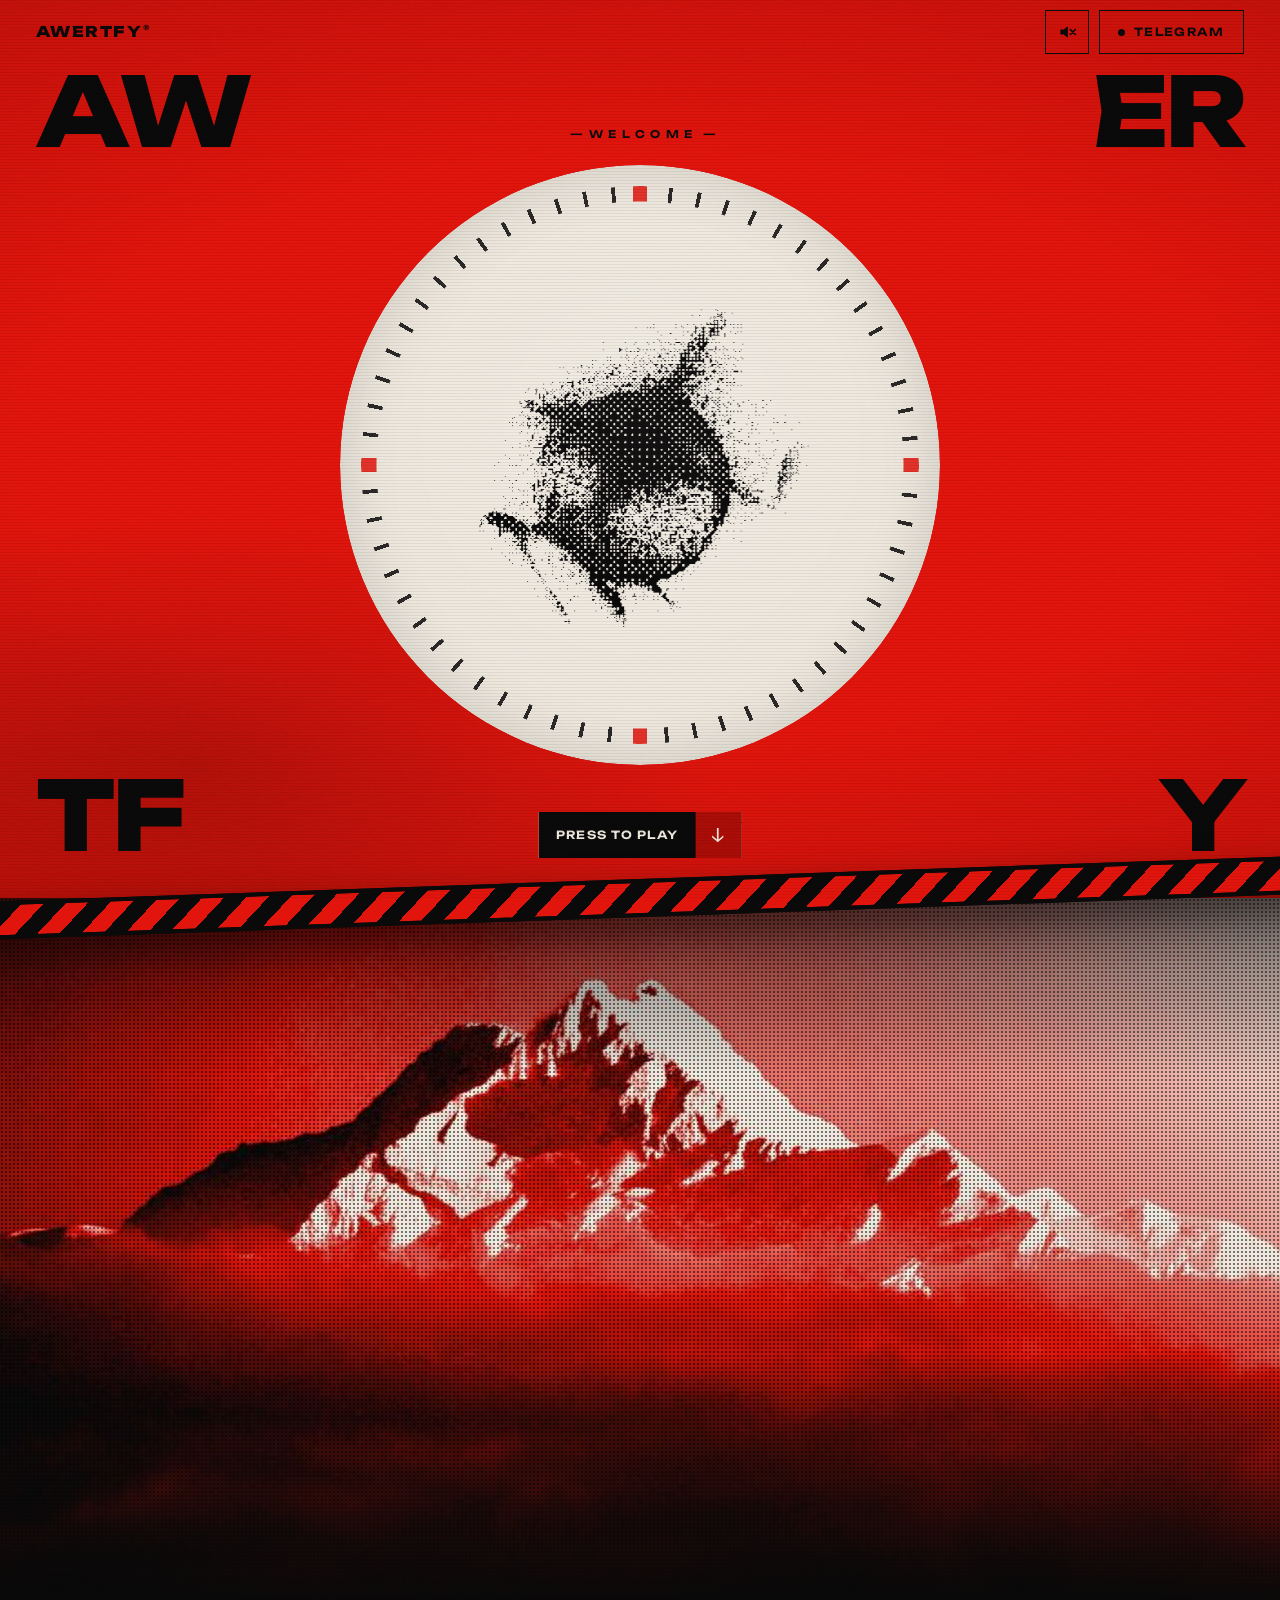
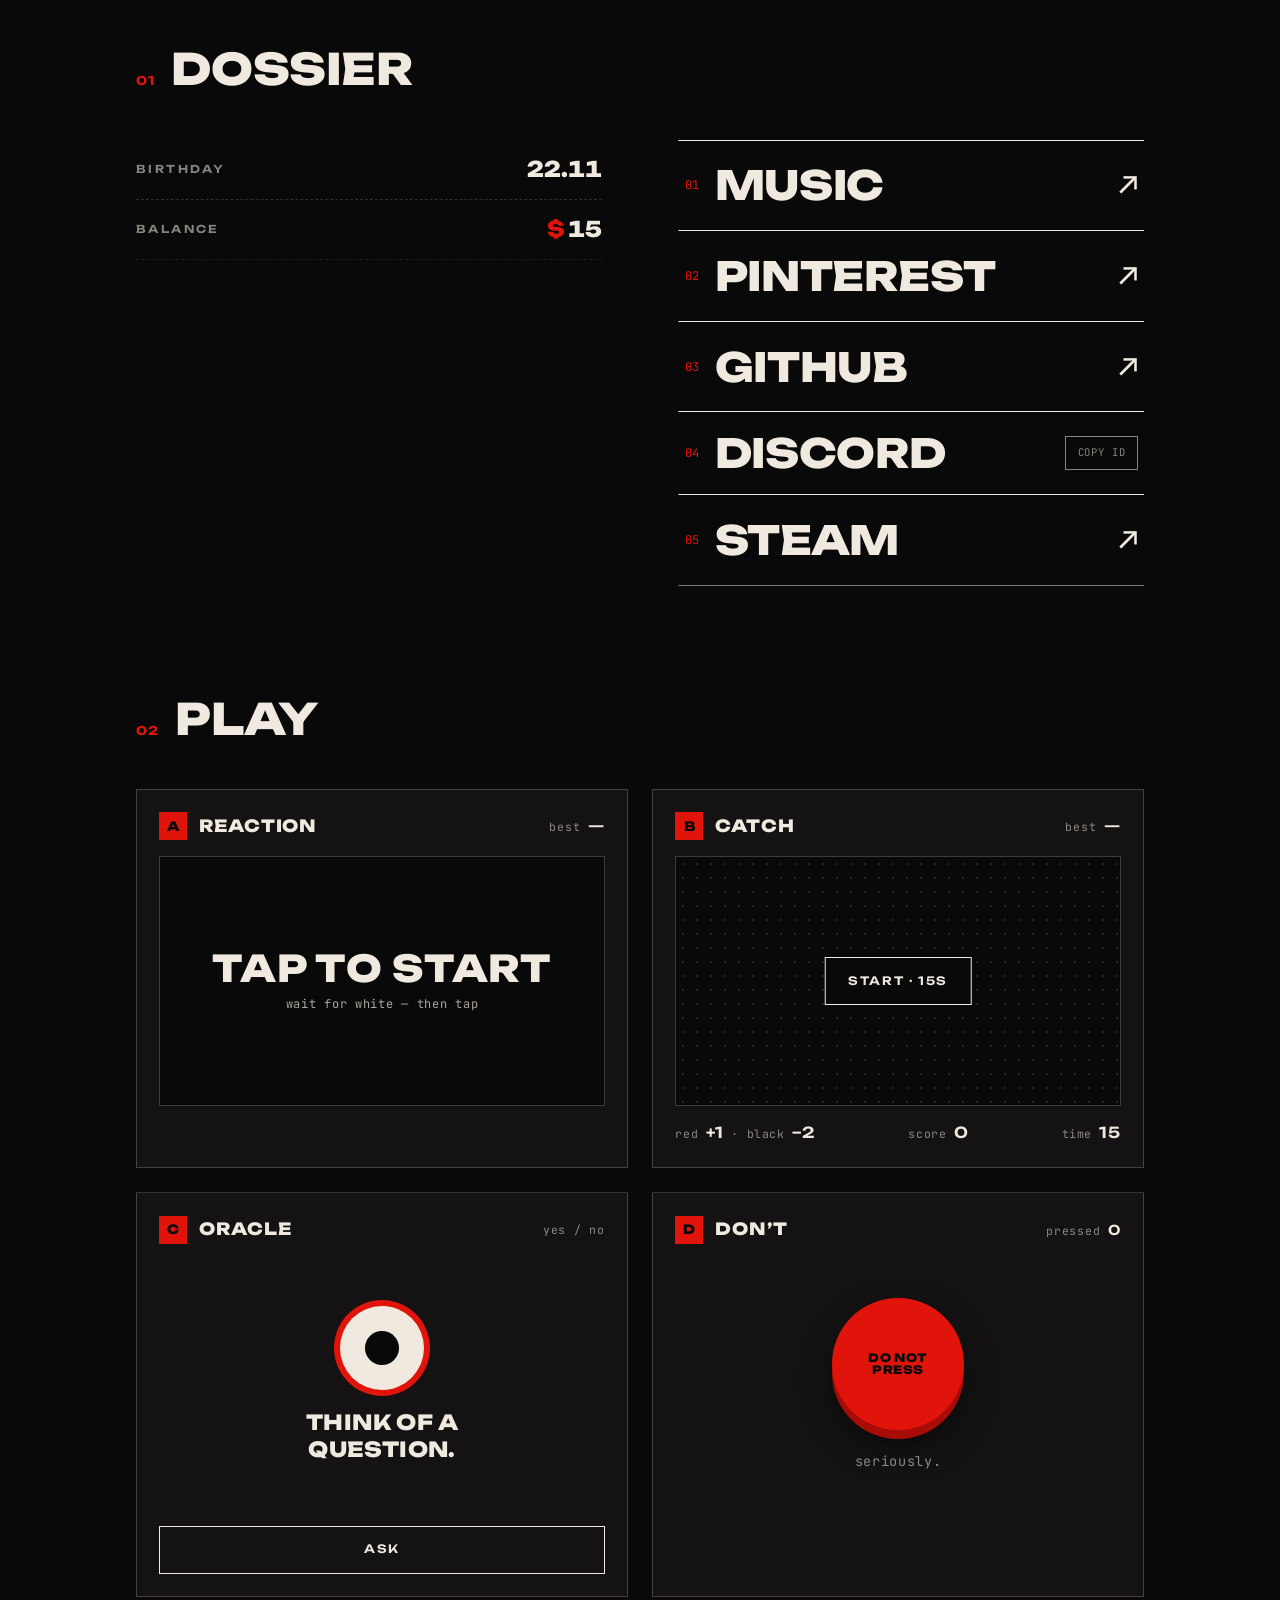
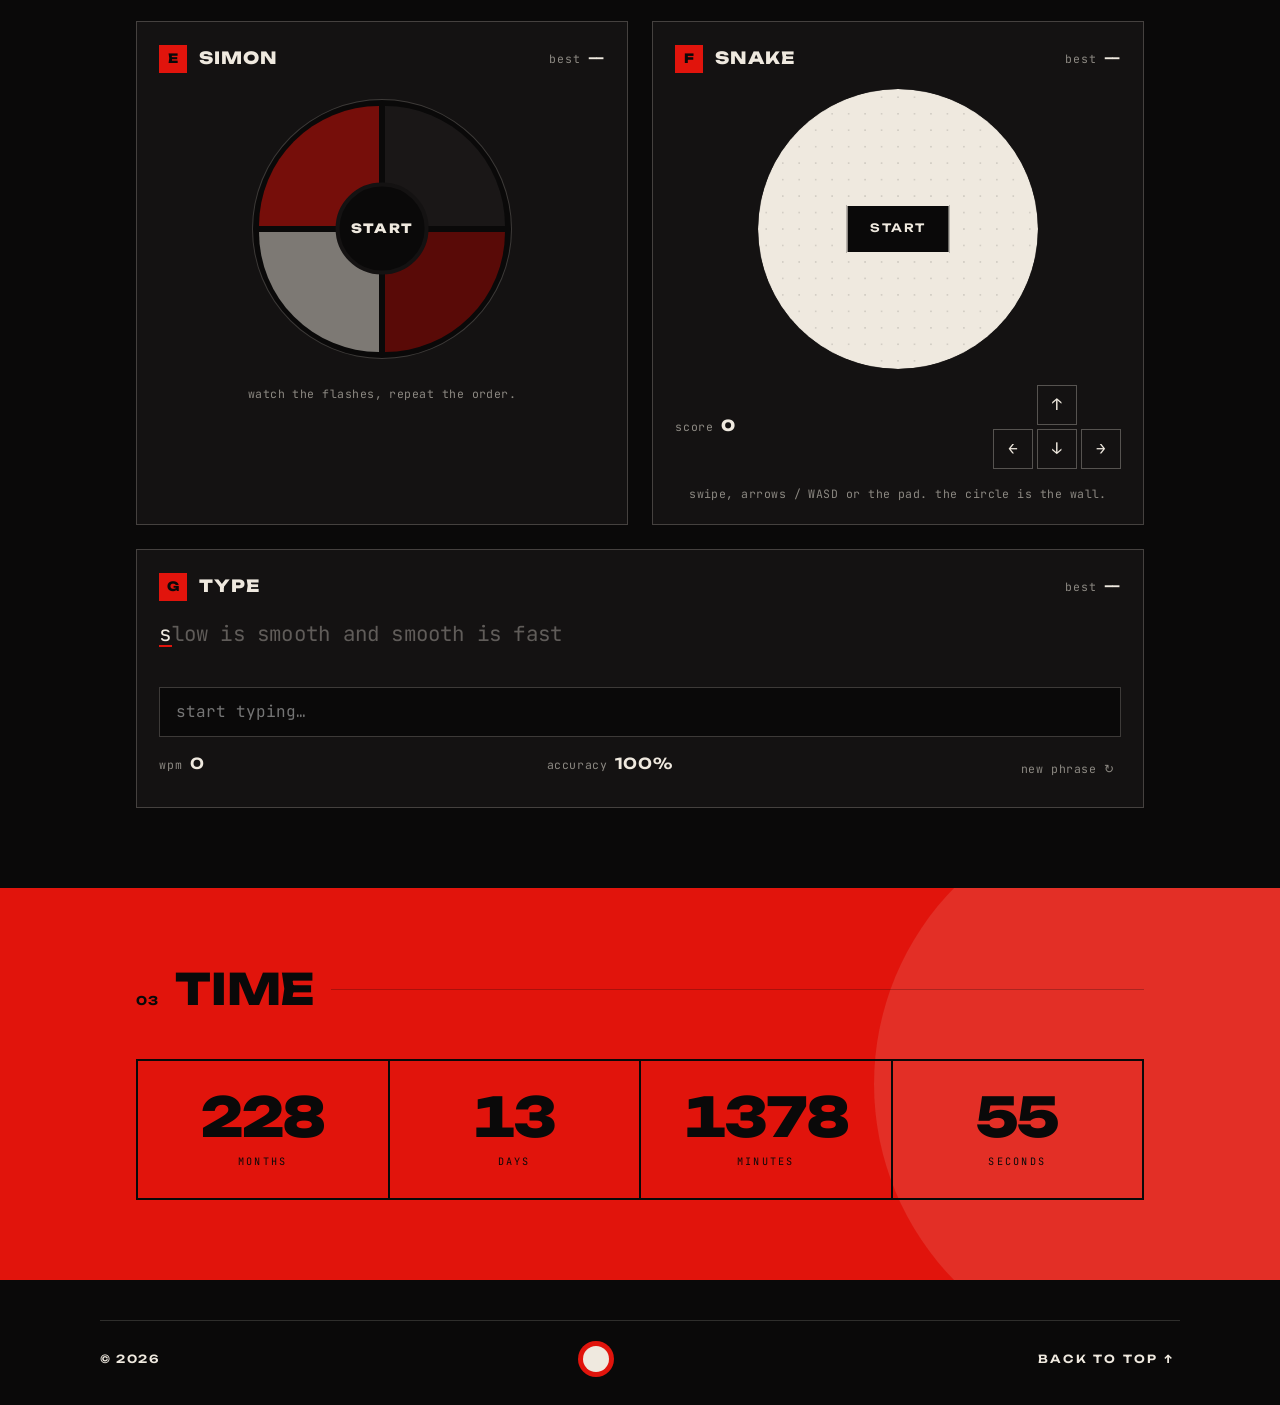
==== commit 913a77da: "Add files via upload" ====
--- a/index.html
+++ b/index.html
@@ -2304,6 +2304,15 @@
   .logo { letter-spacing: 0.06em; }
 }
 
+/* одинаковая высота кнопок в шапке */
+.sound-btn,
+.top-cta { height: 44px; min-height: 44px; }
+.sound-btn { width: 44px; flex-shrink: 0; }
+@media (max-width: 700px) {
+  .sound-btn { width: 44px; height: 44px; }
+  .top-cta { height: 44px; }
+}
+
 </style>
   <noscript>
     <style>
@@ -2391,12 +2400,6 @@
             <span class="muted">balance</span>
             <b><span class="cur">$</span><span class="balance-slot"><span class="balance-reel" id="balance-reel"><span class="balance-num">15</span></span></span></b>
           </p>
-          <a class="quote-block" href="https://music.yandex.ru/playlists/lk.5f6472e1-83b2-4dea-b396-37c7a08ac667?utm_source=desktop&utm_medium=copy_link" target="_blank" rel="noopener noreferrer">
-            <span class="np-label"><i></i>now playing<em>open playlist ↗</em></span>
-            <span class="quote-mark" aria-hidden="true">▶</span><span id="quote-text"></span><span class="quote-cursor" aria-hidden="true">|</span>
-            <br />
-            <span class="quote-author" id="quote-author"></span><span class="quote-cursor author-cursor" aria-hidden="true">|</span>
-          </a>
         </div>
 
         <div class="bio-col links reveal">
